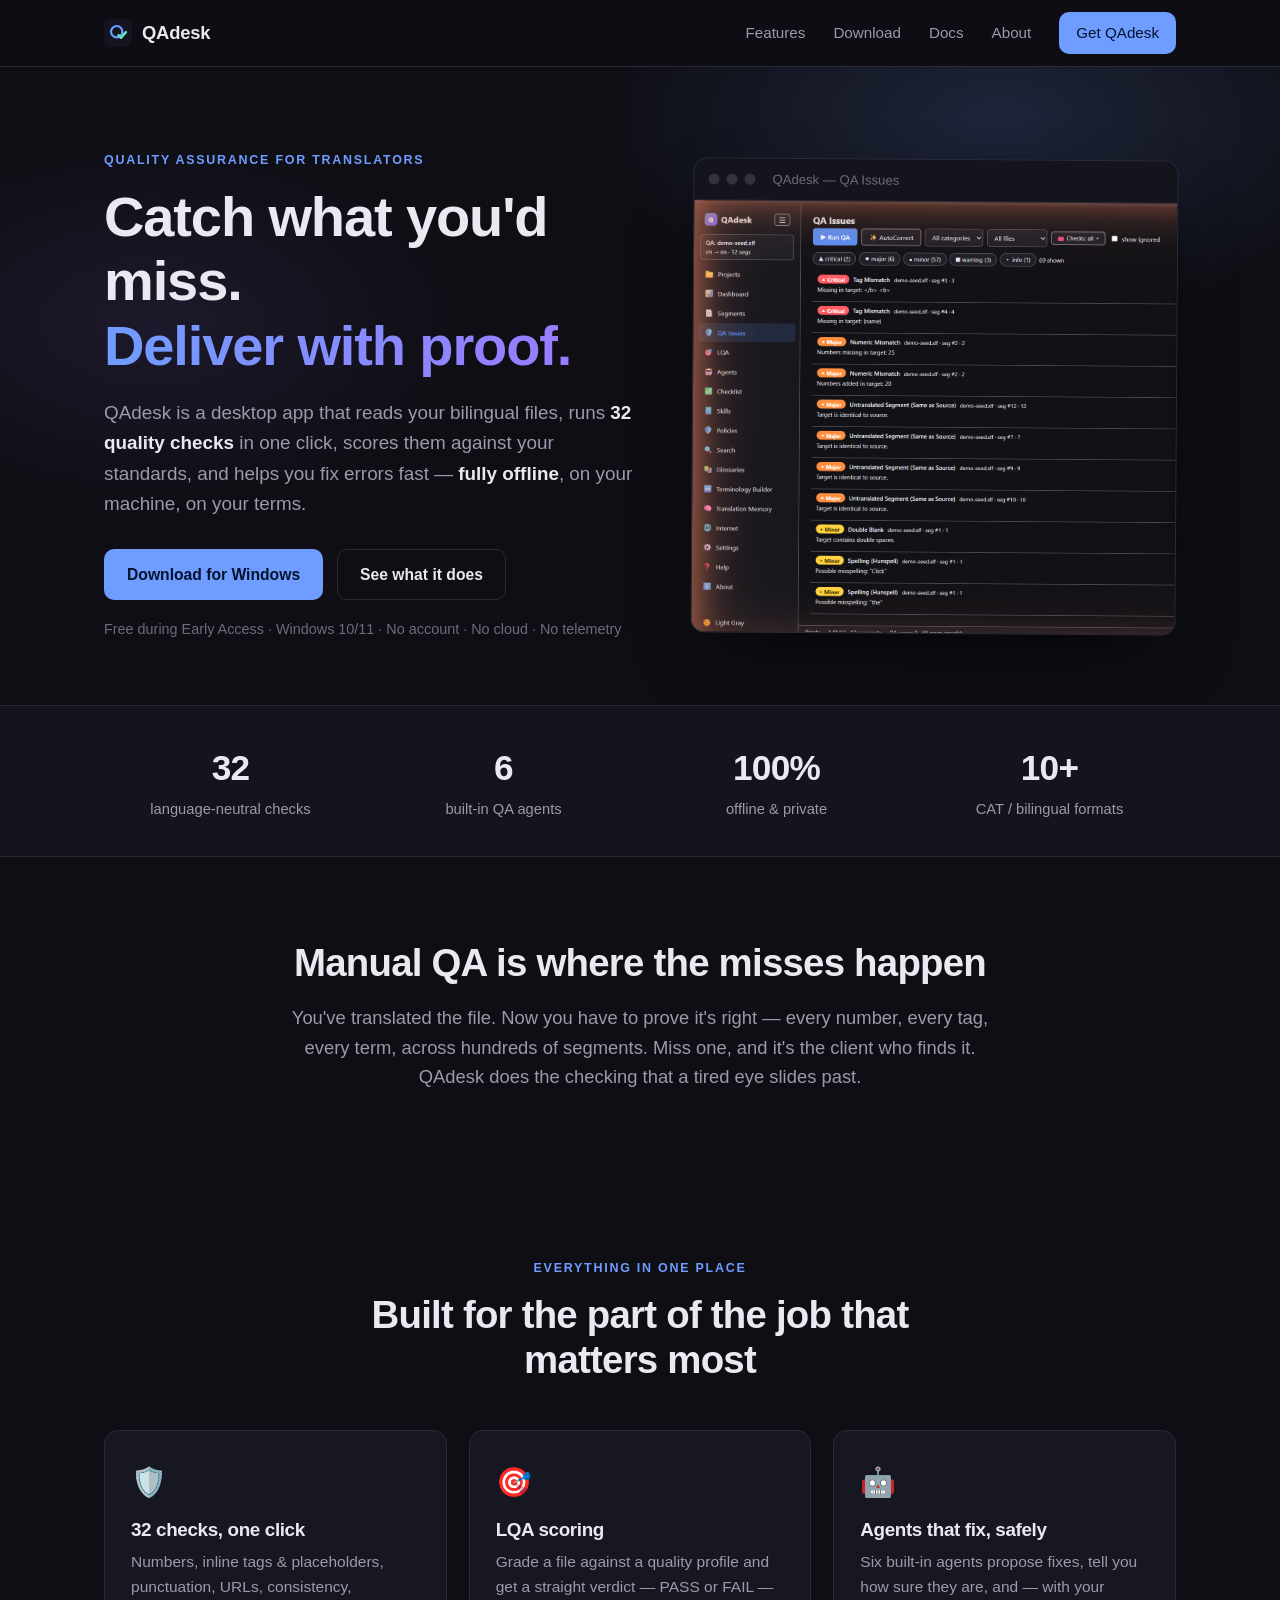
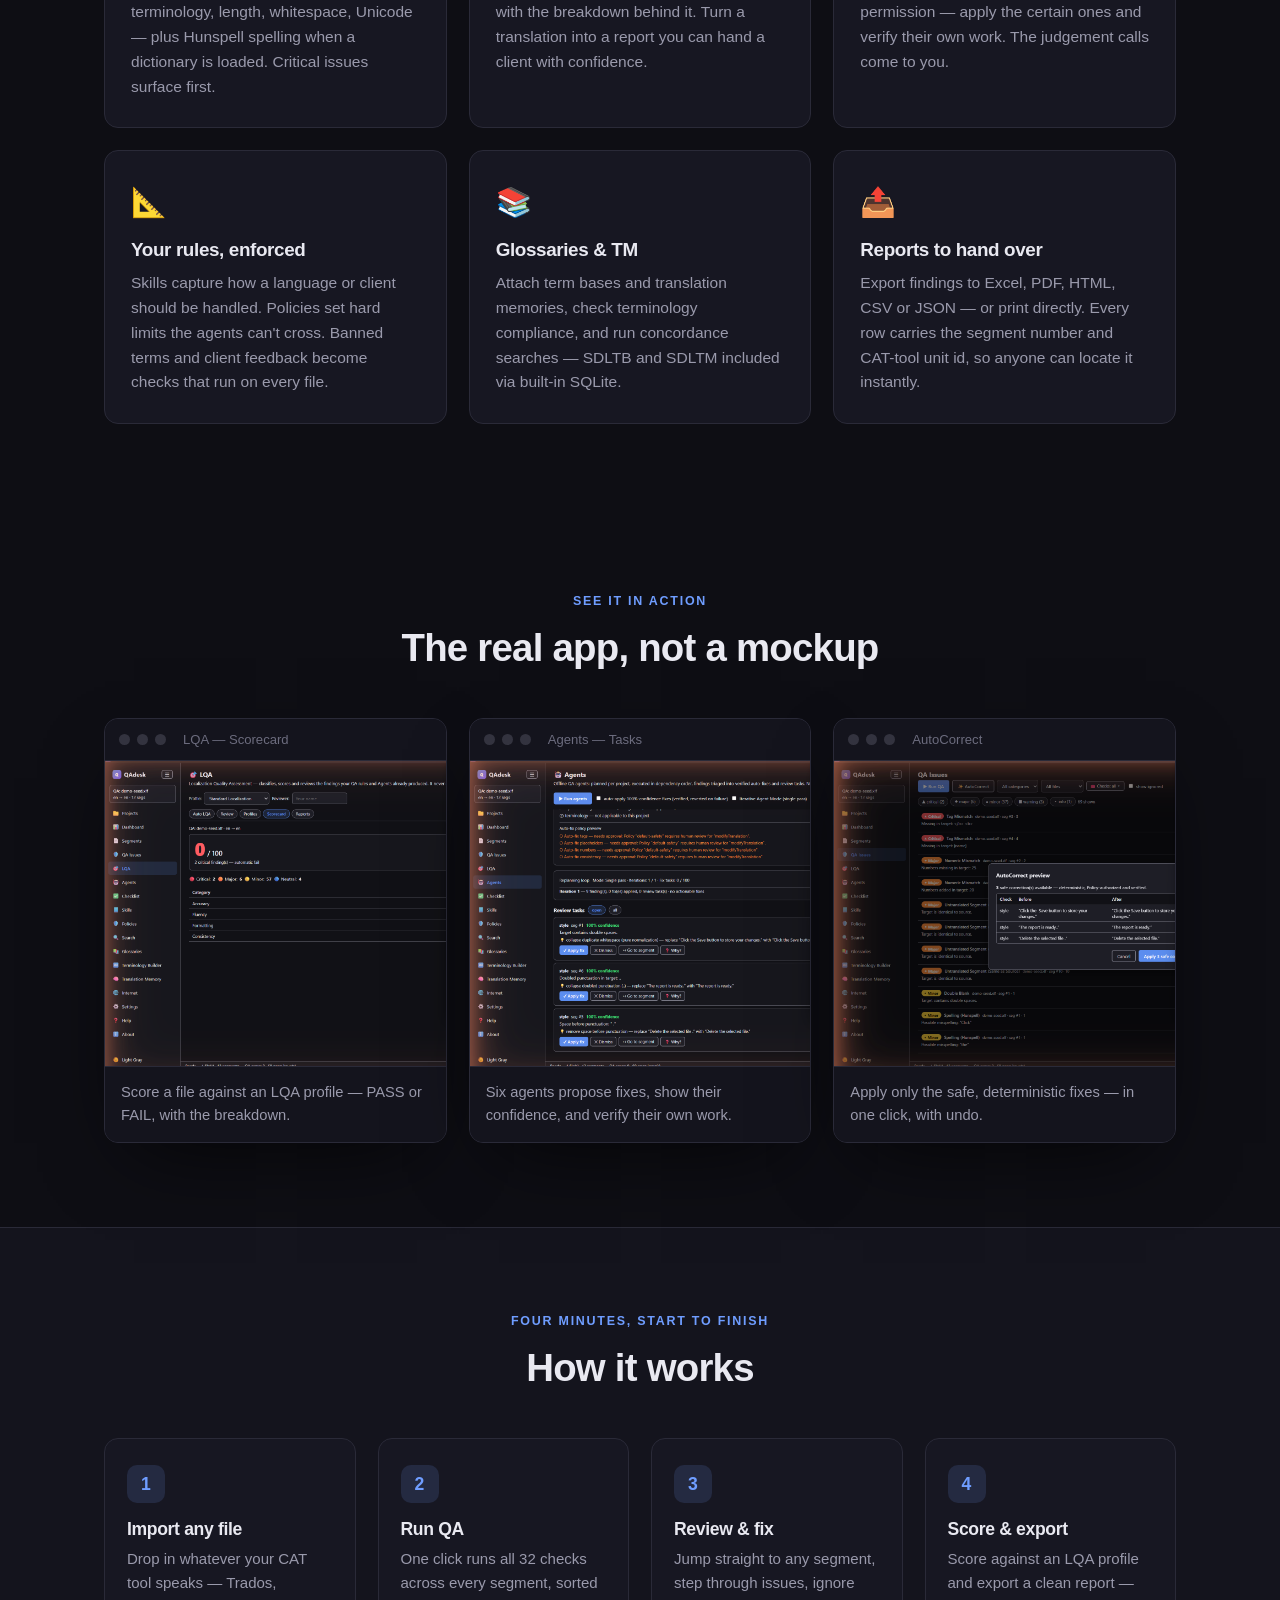
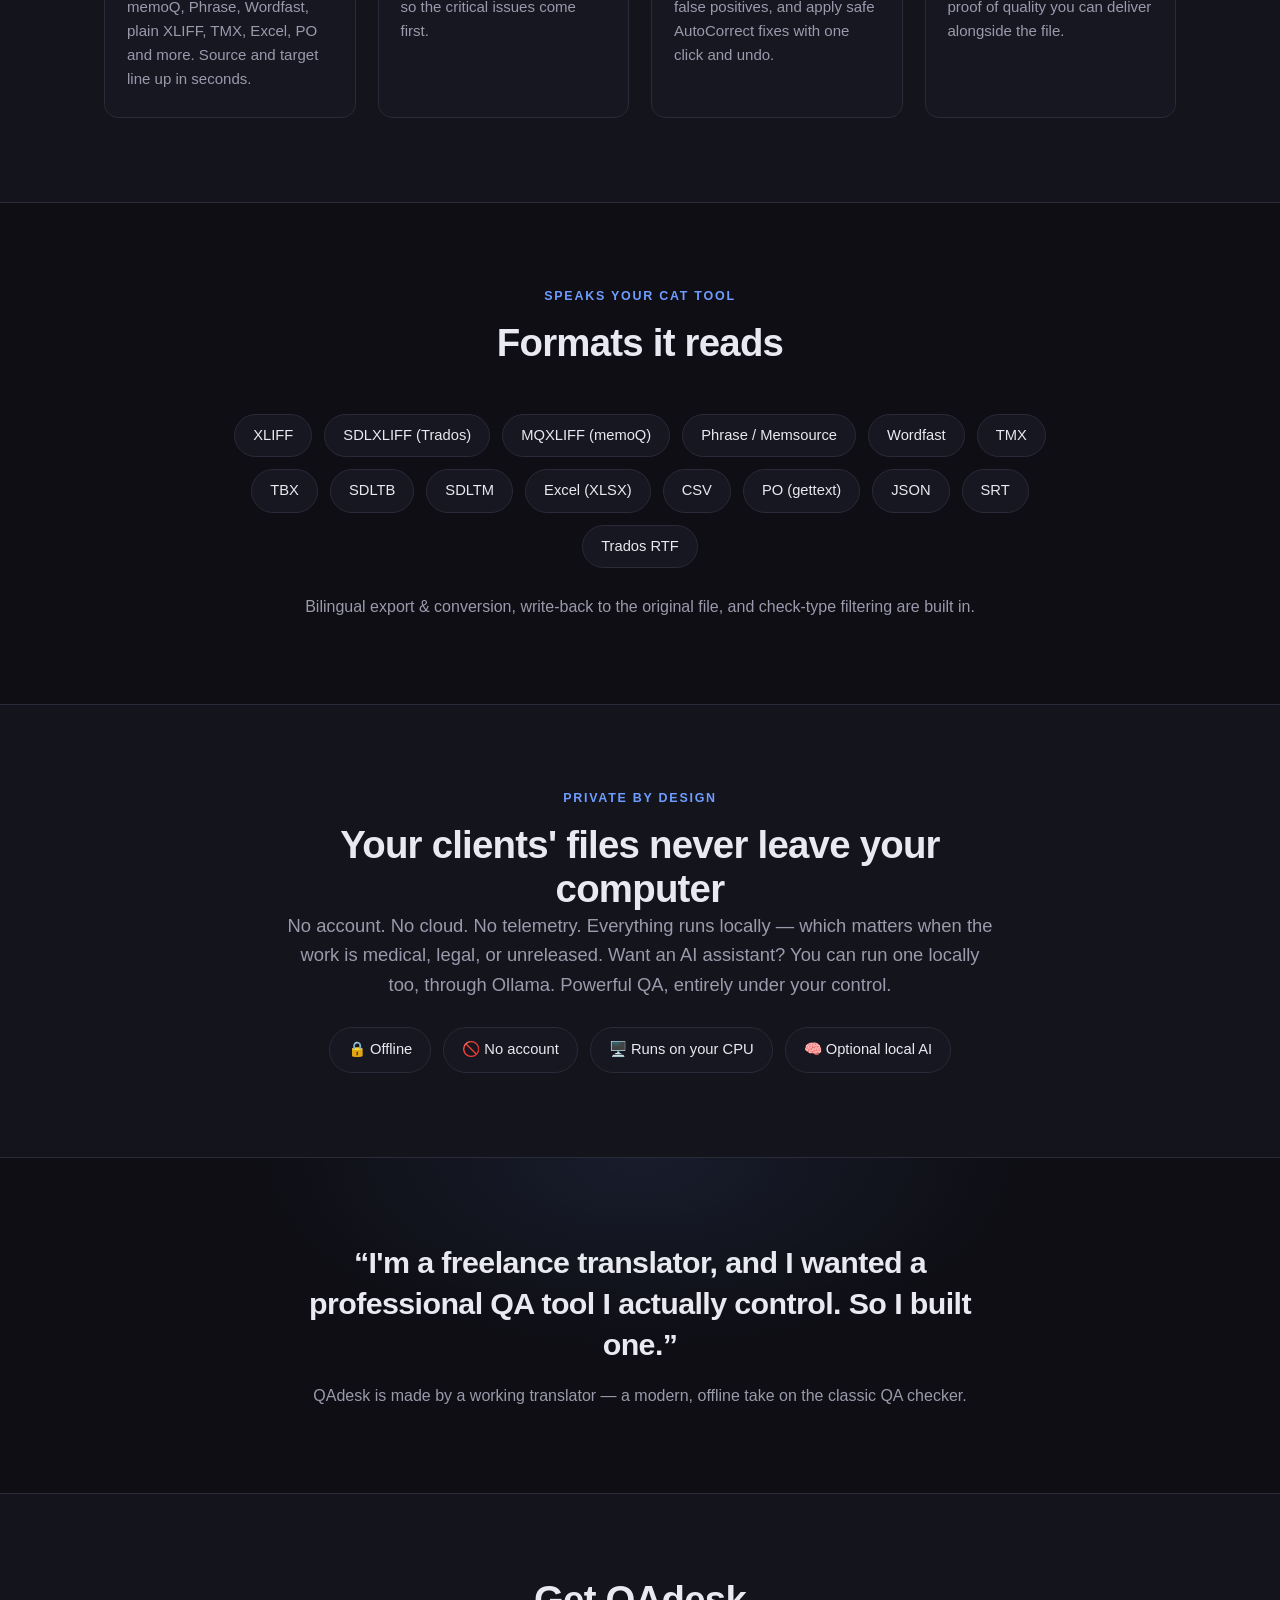
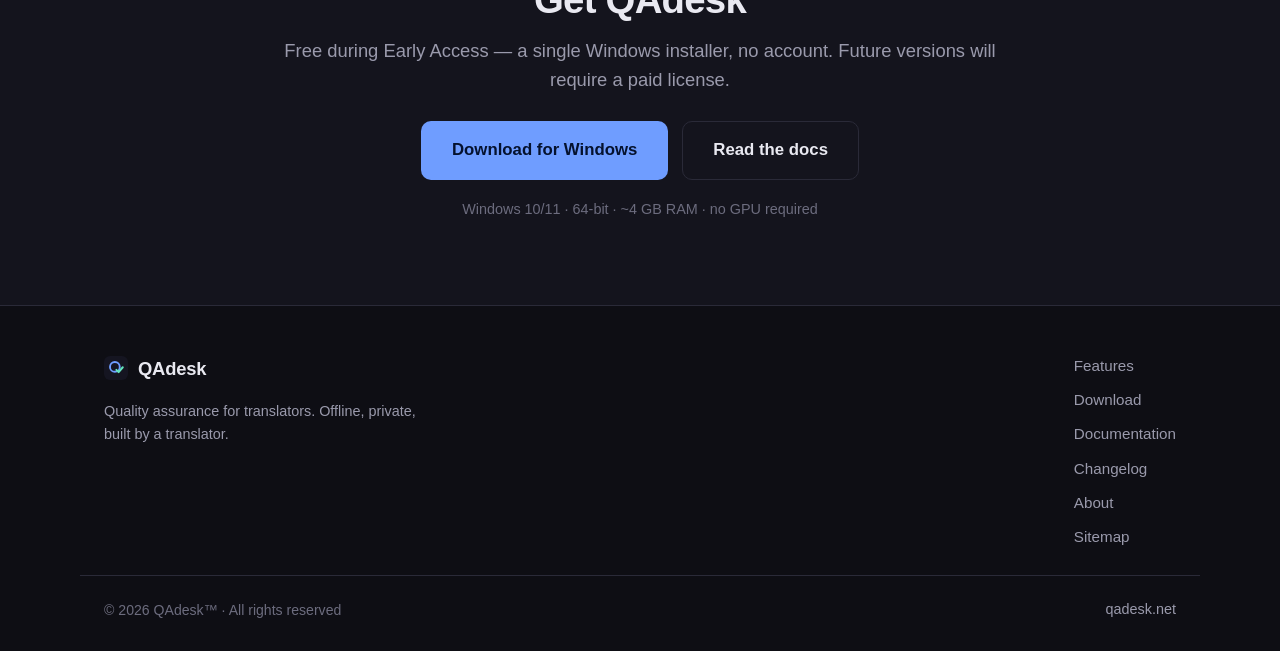
==== index.html @ cee6436f "New logo (mark B) + trademark/copyright footer - Replace the mark everywhere with logo B (Q-ring + g" ====
<!DOCTYPE html>
<html lang="en">
<head>
  <meta charset="UTF-8" />
  <meta name="viewport" content="width=device-width, initial-scale=1.0" />
  <title>QAdesk — Offline translation quality assurance for translators</title>
  <meta name="description" content="QAdesk is a private, offline desktop app that runs 32 quality checks on your bilingual files, scores them against LQA profiles, and helps you fix errors fast. Trados, memoQ, Phrase, XLIFF, TMX and more. Windows, no cloud, no account." />
  <meta property="og:title" content="QAdesk — Quality assurance for translators" />
  <meta property="og:description" content="Catch what you'd miss. Deliver with proof. An offline translation-QA desktop tool built by a translator." />
  <meta property="og:type" content="website" />
  <meta property="og:url" content="https://qadesk.net/" />
  <meta property="og:image" content="https://qadesk.net/assets/og.png" />
  <meta name="twitter:card" content="summary_large_image" />
  <link rel="icon" href="data:image/svg+xml,%3Csvg%20xmlns%3D%27http%3A%2F%2Fwww.w3.org%2F2000%2Fsvg%27%20viewBox%3D%270%200%2064%2064%27%3E%3Crect%20width%3D%2764%27%20height%3D%2764%27%20rx%3D%2716%27%20fill%3D%27%23151521%27%2F%3E%3Ccircle%20cx%3D%2729%27%20cy%3D%2729%27%20r%3D%2713%27%20fill%3D%27none%27%20stroke%3D%27%236f9dff%27%20stroke-width%3D%275%27%2F%3E%3Cpath%20d%3D%27M33%2037l6%206%2011-13%27%20stroke%3D%27%2363e6be%27%20stroke-width%3D%275.5%27%20fill%3D%27none%27%20stroke-linecap%3D%27round%27%20stroke-linejoin%3D%27round%27%2F%3E%3C%2Fsvg%3E" />
  <link rel="icon" type="image/png" sizes="32x32" href="assets/favicon-32.png" />
  <link rel="icon" type="image/png" sizes="16x16" href="assets/favicon-16.png" />
  <link rel="apple-touch-icon" href="assets/apple-touch-icon.png" />
  <link rel="stylesheet" href="styles.css" />
</head>
<body>
  <a class="skip-link" href="#main">Skip to content</a>

  <header class="site-header" id="top">
    <nav class="nav container" aria-label="Primary">
      <a class="brand" href="#top" aria-label="QAdesk home">
        <span class="brand-mark" aria-hidden="true">
          <svg viewBox="0 0 64 64" width="28" height="28"><rect width="64" height="64" rx="16" fill="#151521"/><circle cx="29" cy="29" r="13" fill="none" stroke="#6f9dff" stroke-width="5"/><path d="M33 37l6 6 11-13" stroke="#63e6be" stroke-width="5.5" fill="none" stroke-linecap="round" stroke-linejoin="round"/></svg>
        </span>
        <span class="brand-name">QAdesk</span>
      </a>
      <button class="nav-toggle" aria-expanded="false" aria-controls="nav-links" aria-label="Menu">
        <span></span><span></span><span></span>
      </button>
      <ul class="nav-links" id="nav-links">
        <li><a href="#features">Features</a></li>
        <li><a href="download.html">Download</a></li>
        <li><a href="docs.html">Docs</a></li>
        <li><a href="about.html">About</a></li>
        <li><a class="btn btn-primary btn-sm" href="download.html">Get QAdesk</a></li>
      </ul>
    </nav>
  </header>

  <main id="main">
    <!-- HERO -->
    <section class="hero">
      <div class="container hero-grid">
        <div class="hero-copy">
          <p class="eyebrow">Quality assurance for translators</p>
          <h1>Catch what you'd miss.<br /><span class="grad">Deliver with proof.</span></h1>
          <p class="lede">
            QAdesk is a desktop app that reads your bilingual files, runs <strong>32 quality checks</strong>
            in one click, scores them against your standards, and helps you fix errors fast —
            <strong>fully offline</strong>, on your machine, on your terms.
          </p>
          <div class="hero-cta">
            <a class="btn btn-primary" href="download.html">Download for Windows</a>
            <a class="btn btn-ghost" href="#features">See what it does</a>
          </div>
          <p class="hero-note">Free during Early Access · Windows 10/11 · No account · No cloud · No telemetry</p>
        </div>

        <div class="hero-visual">
          <figure class="shot shot-hero">
            <div class="shot-bar" aria-hidden="true"><span class="dot"></span><span class="dot"></span><span class="dot"></span><span class="shot-title">QAdesk — QA Issues</span></div>
            <img src="assets/qa-issues.png" alt="QAdesk's QA Issues view: severity-ranked findings — tag mismatches, numeric mismatches, spelling — across a bilingual file" width="1236" height="1104" />
          </figure>
        </div>
      </div>
    </section>

    <!-- TRUST STRIP -->
    <section class="strip" aria-label="At a glance">
      <div class="container strip-grid">
        <div><span class="stat">32</span><span class="stat-label">language-neutral checks</span></div>
        <div><span class="stat">6</span><span class="stat-label">built-in QA agents</span></div>
        <div><span class="stat">100%</span><span class="stat-label">offline &amp; private</span></div>
        <div><span class="stat">10+</span><span class="stat-label">CAT / bilingual formats</span></div>
      </div>
    </section>

    <!-- PROBLEM -->
    <section class="section problem">
      <div class="container narrow center">
        <h2>Manual QA is where the misses happen</h2>
        <p class="muted big">
          You've translated the file. Now you have to prove it's right — every number, every tag,
          every term, across hundreds of segments. Miss one, and it's the client who finds it.
          QAdesk does the checking that a tired eye slides past.
        </p>
      </div>
    </section>

    <!-- FEATURES -->
    <section class="section" id="features">
      <div class="container">
        <div class="section-head center">
          <p class="eyebrow">Everything in one place</p>
          <h2>Built for the part of the job that matters most</h2>
        </div>
        <div class="feature-grid">
          <article class="card">
            <div class="card-icon">🛡️</div>
            <h3>32 checks, one click</h3>
            <p>Numbers, inline tags &amp; placeholders, punctuation, URLs, consistency, terminology, length, whitespace, Unicode — plus Hunspell spelling when a dictionary is loaded. Critical issues surface first.</p>
          </article>
          <article class="card">
            <div class="card-icon">🎯</div>
            <h3>LQA scoring</h3>
            <p>Grade a file against a quality profile and get a straight verdict — PASS or FAIL — with the breakdown behind it. Turn a translation into a report you can hand a client with confidence.</p>
          </article>
          <article class="card">
            <div class="card-icon">🤖</div>
            <h3>Agents that fix, safely</h3>
            <p>Six built-in agents propose fixes, tell you how sure they are, and — with your permission — apply the certain ones and verify their own work. The judgement calls come to you.</p>
          </article>
          <article class="card">
            <div class="card-icon">📐</div>
            <h3>Your rules, enforced</h3>
            <p>Skills capture how a language or client should be handled. Policies set hard limits the agents can't cross. Banned terms and client feedback become checks that run on every file.</p>
          </article>
          <article class="card">
            <div class="card-icon">📚</div>
            <h3>Glossaries &amp; TM</h3>
            <p>Attach term bases and translation memories, check terminology compliance, and run concordance searches — SDLTB and SDLTM included via built-in SQLite.</p>
          </article>
          <article class="card">
            <div class="card-icon">📤</div>
            <h3>Reports to hand over</h3>
            <p>Export findings to Excel, PDF, HTML, CSV or JSON — or print directly. Every row carries the segment number and CAT-tool unit id, so anyone can locate it instantly.</p>
          </article>
        </div>
      </div>
    </section>

    <!-- SCREENSHOTS -->
    <section class="section" id="screens">
      <div class="container">
        <div class="section-head center">
          <p class="eyebrow">See it in action</p>
          <h2>The real app, not a mockup</h2>
        </div>
        <div class="shot-grid">
          <figure class="shot">
            <div class="shot-bar" aria-hidden="true"><span class="dot"></span><span class="dot"></span><span class="dot"></span><span class="shot-title">LQA — Scorecard</span></div>
            <img src="assets/lqa-scorecard.png" alt="QAdesk LQA scorecard grading a file against a quality profile with a PASS/FAIL result" width="1236" height="1104" loading="lazy" />
            <figcaption>Score a file against an LQA profile — PASS or FAIL, with the breakdown.</figcaption>
          </figure>
          <figure class="shot">
            <div class="shot-bar" aria-hidden="true"><span class="dot"></span><span class="dot"></span><span class="dot"></span><span class="shot-title">Agents — Tasks</span></div>
            <img src="assets/agents-tasks.png" alt="QAdesk Agents view proposing fixes with confidence, for review and apply" width="1236" height="1104" loading="lazy" />
            <figcaption>Six agents propose fixes, show their confidence, and verify their own work.</figcaption>
          </figure>
          <figure class="shot">
            <div class="shot-bar" aria-hidden="true"><span class="dot"></span><span class="dot"></span><span class="dot"></span><span class="shot-title">AutoCorrect</span></div>
            <img src="assets/qa-autocorrect.png" alt="QAdesk AutoCorrect preview listing safe, deterministic fixes to apply in one click" width="1236" height="1104" loading="lazy" />
            <figcaption>Apply only the safe, deterministic fixes — in one click, with undo.</figcaption>
          </figure>
        </div>
      </div>
    </section>

    <!-- HOW IT WORKS -->
    <section class="section alt" id="how">
      <div class="container">
        <div class="section-head center">
          <p class="eyebrow">Four minutes, start to finish</p>
          <h2>How it works</h2>
        </div>
        <ol class="steps">
          <li>
            <span class="step-n">1</span>
            <h3>Import any file</h3>
            <p>Drop in whatever your CAT tool speaks — Trados, memoQ, Phrase, Wordfast, plain XLIFF, TMX, Excel, PO and more. Source and target line up in seconds.</p>
          </li>
          <li>
            <span class="step-n">2</span>
            <h3>Run QA</h3>
            <p>One click runs all 32 checks across every segment, sorted so the critical issues come first.</p>
          </li>
          <li>
            <span class="step-n">3</span>
            <h3>Review &amp; fix</h3>
            <p>Jump straight to any segment, step through issues, ignore false positives, and apply safe AutoCorrect fixes with one click and undo.</p>
          </li>
          <li>
            <span class="step-n">4</span>
            <h3>Score &amp; export</h3>
            <p>Score against an LQA profile and export a clean report — proof of quality you can deliver alongside the file.</p>
          </li>
        </ol>
      </div>
    </section>

    <!-- FORMATS -->
    <section class="section" id="formats">
      <div class="container">
        <div class="section-head center">
          <p class="eyebrow">Speaks your CAT tool</p>
          <h2>Formats it reads</h2>
        </div>
        <ul class="format-list">
          <li>XLIFF</li><li>SDLXLIFF (Trados)</li><li>MQXLIFF (memoQ)</li><li>Phrase / Memsource</li>
          <li>Wordfast</li><li>TMX</li><li>TBX</li><li>SDLTB</li><li>SDLTM</li>
          <li>Excel (XLSX)</li><li>CSV</li><li>PO (gettext)</li><li>JSON</li><li>SRT</li><li>Trados RTF</li>
        </ul>
        <p class="center muted">Bilingual export &amp; conversion, write-back to the original file, and check-type filtering are built in.</p>
      </div>
    </section>

    <!-- PRIVACY -->
    <section class="section alt" id="privacy">
      <div class="container narrow center">
        <p class="eyebrow">Private by design</p>
        <h2>Your clients' files never leave your computer</h2>
        <p class="muted big">
          No account. No cloud. No telemetry. Everything runs locally — which matters when the work is
          medical, legal, or unreleased. Want an AI assistant? You can run one locally too, through Ollama.
          Powerful QA, entirely under your control.
        </p>
        <div class="pill-row">
          <span class="pill">🔒 Offline</span>
          <span class="pill">🚫 No account</span>
          <span class="pill">🖥️ Runs on your CPU</span>
          <span class="pill">🧠 Optional local AI</span>
        </div>
      </div>
    </section>

    <!-- MAKER -->
    <section class="section maker">
      <div class="container narrow center">
        <blockquote>
          “I'm a freelance translator, and I wanted a professional QA tool I actually control.
          So I built one.”
        </blockquote>
        <p class="muted">QAdesk is made by a working translator — a modern, offline take on the classic QA checker.</p>
      </div>
    </section>

    <!-- DOWNLOAD -->
    <section class="section download" id="download">
      <div class="container narrow center">
        <h2>Get QAdesk</h2>
        <p class="muted big">Free during Early Access — a single Windows installer, no account. Future versions will require a paid license.</p>
        <div class="hero-cta center-cta">
          <a class="btn btn-primary btn-lg" href="download.html">Download for Windows</a>
          <a class="btn btn-ghost btn-lg" href="docs.html">Read the docs</a>
        </div>
        <p class="hero-note">Windows 10/11 · 64-bit · ~4 GB RAM · no GPU required</p>
      </div>
    </section>
  </main>

  <footer class="site-footer">
    <div class="container footer-grid">
      <div>
        <div class="brand">
          <span class="brand-mark" aria-hidden="true">
            <svg viewBox="0 0 64 64" width="24" height="24"><rect width="64" height="64" rx="16" fill="#151521"/><circle cx="29" cy="29" r="13" fill="none" stroke="#6f9dff" stroke-width="5"/><path d="M33 37l6 6 11-13" stroke="#63e6be" stroke-width="5.5" fill="none" stroke-linecap="round" stroke-linejoin="round"/></svg>
          </span>
          <span class="brand-name">QAdesk</span>
        </div>
        <p class="muted small">Quality assurance for translators. Offline, private, built by a translator.</p>
      </div>
      <nav aria-label="Footer">
        <a href="index.html#features">Features</a>
        <a href="download.html">Download</a>
        <a href="docs.html">Documentation</a>
        <a href="changelog.html">Changelog</a>
        <a href="about.html">About</a>
        <a href="sitemap.xml">Sitemap</a>
      </nav>
    </div>
    <div class="container footer-base">
      <span>© <span data-year></span> QAdesk™ · All rights reserved</span>
      <span class="muted small">qadesk.net</span>
    </div>
  </footer>

  <script src="main.js"></script>
</body>
</html>
---- styles.css ----
/* QAdesk — qadesk.net  |  brand-matched dark theme */
:root {
  --bg: #0e0e14;
  --bg-2: #14141d;
  --panel: #171722;
  --panel-2: #1d1d2a;
  --border: #2a2a38;
  --ink: #e9e9f1;
  --dim: #9a9aac;
  --faint: #6c6c7e;
  --accent: #6f9dff;
  --accent-2: #9b7bff;
  --critical: #ff6b6b;
  --major: #ffa94d;
  --minor: #ffd43b;
  --warning: #74c0fc;
  --ok: #63e6be;
  --radius: 14px;
  --maxw: 1120px;
  --font: -apple-system, BlinkMacSystemFont, "Segoe UI", Roboto, Helvetica, Arial, sans-serif;
}

* { margin: 0; padding: 0; box-sizing: border-box; }
html { scroll-behavior: smooth; scroll-padding-top: 80px; }
body {
  font-family: var(--font);
  background: var(--bg);
  color: var(--ink);
  line-height: 1.6;
  -webkit-font-smoothing: antialiased;
  overflow-x: hidden;
}
a { color: inherit; text-decoration: none; }
h1, h2, h3 { line-height: 1.15; letter-spacing: -0.02em; }
img { max-width: 100%; }

.container { width: 100%; max-width: var(--maxw); margin: 0 auto; padding: 0 24px; }
.narrow { max-width: 760px; }
.center { text-align: center; }
.muted { color: var(--dim); }
.small { font-size: 0.9rem; }
.big { font-size: 1.15rem; }

.skip-link {
  position: absolute; left: -999px; top: 8px; background: var(--accent); color: #071;
  padding: 8px 14px; border-radius: 8px; z-index: 100;
}
.skip-link:focus { left: 8px; color: #05122e; }

.eyebrow {
  text-transform: uppercase; letter-spacing: 0.14em; font-size: 0.78rem;
  font-weight: 700; color: var(--accent); margin-bottom: 14px;
}
.grad {
  background: linear-gradient(100deg, var(--accent), var(--accent-2));
  -webkit-background-clip: text; background-clip: text; color: transparent;
}

/* ---- buttons ---- */
.btn {
  display: inline-flex; align-items: center; justify-content: center;
  font-weight: 600; font-size: 0.98rem; padding: 12px 22px; border-radius: 10px;
  border: 1px solid transparent; cursor: pointer; transition: transform .12s ease, background .2s ease, border-color .2s ease;
  white-space: nowrap;
}
.btn:hover { transform: translateY(-1px); }
.btn-primary { background: var(--accent); color: #05122e; }
.btn-primary:hover { background: #85b0ff; }
.btn-ghost { background: transparent; color: var(--ink); border-color: var(--border); }
.btn-ghost:hover { border-color: var(--accent); color: var(--accent); }
.btn-sm { padding: 8px 16px; font-size: 0.9rem; }
.btn-lg { padding: 15px 30px; font-size: 1.05rem; }

/* ---- header / nav ---- */
.site-header {
  position: sticky; top: 0; z-index: 50;
  background: rgba(14,14,20,0.82); backdrop-filter: blur(12px);
  border-bottom: 1px solid var(--border);
}
.nav { display: flex; align-items: center; justify-content: space-between; height: 66px; }
.brand { display: inline-flex; align-items: center; gap: 10px; font-weight: 800; font-size: 1.15rem; letter-spacing: -0.01em; }
.brand-mark { display: inline-flex; }
.nav-links { list-style: none; display: flex; align-items: center; gap: 28px; }
.nav-links a { color: var(--dim); font-weight: 500; font-size: 0.95rem; transition: color .15s; }
.nav-links a:hover { color: var(--ink); }
.nav-links .btn { color: #05122e; }
.nav-toggle { display: none; background: none; border: 0; flex-direction: column; gap: 5px; cursor: pointer; padding: 8px; }
.nav-toggle span { width: 22px; height: 2px; background: var(--ink); border-radius: 2px; transition: .2s; }

/* ---- hero ---- */
.hero { padding: 84px 0 64px; position: relative; }
.hero::before {
  content: ""; position: absolute; inset: 0; z-index: -1;
  background:
    radial-gradient(680px 340px at 78% 8%, rgba(111,157,255,0.16), transparent 60%),
    radial-gradient(560px 320px at 12% 40%, rgba(155,123,255,0.10), transparent 60%);
}
.hero-grid { display: grid; grid-template-columns: 1.05fr 0.95fr; gap: 52px; align-items: center; }
.hero-copy h1 { font-size: clamp(2.3rem, 5vw, 3.5rem); font-weight: 800; margin-bottom: 20px; }
.lede { font-size: 1.18rem; color: var(--dim); max-width: 560px; margin-bottom: 30px; }
.lede strong { color: var(--ink); font-weight: 600; }
.hero-cta { display: flex; gap: 14px; flex-wrap: wrap; }
.center-cta { justify-content: center; }
.hero-note { margin-top: 18px; color: var(--faint); font-size: 0.9rem; }

/* screenshot frames (real app captures) */
.shot {
  background: var(--panel); border: 1px solid var(--border); border-radius: var(--radius);
  overflow: hidden; box-shadow: 0 30px 80px -30px rgba(0,0,0,0.8);
}
.shot-bar { display: flex; align-items: center; gap: 7px; padding: 10px 14px; background: var(--bg-2); border-bottom: 1px solid var(--border); }
.shot-bar .dot { width: 11px; height: 11px; border-radius: 50%; background: #33333f; }
.shot-title { margin-left: 10px; color: var(--faint); font-size: 0.82rem; }
.shot img { display: block; width: 100%; height: auto; }
.shot-hero { transform: rotate(0.4deg); }
.shot figcaption { padding: 14px 16px; color: var(--dim); font-size: 0.92rem; border-top: 1px solid var(--border); background: var(--bg-2); }
.shot-grid { display: grid; grid-template-columns: repeat(3, 1fr); gap: 22px; }

/* ---- trust strip ---- */
.strip { border-top: 1px solid var(--border); border-bottom: 1px solid var(--border); background: var(--bg-2); }
.strip-grid { display: grid; grid-template-columns: repeat(4, 1fr); gap: 20px; padding: 34px 24px; text-align: center; }
.stat { display: block; font-size: 2.2rem; font-weight: 800; color: var(--ink); letter-spacing: -0.02em; }
.stat-label { color: var(--dim); font-size: 0.92rem; }

/* ---- sections ---- */
.section { padding: 84px 0; }
.section.alt { background: var(--bg-2); border-top: 1px solid var(--border); border-bottom: 1px solid var(--border); }
.section-head { margin-bottom: 48px; }
.section-head h2, .problem h2, .narrow h2, .download h2 { font-size: clamp(1.7rem, 3.4vw, 2.4rem); font-weight: 800; }
.section-head.center { max-width: 680px; margin-left: auto; margin-right: auto; }
.problem h2 { margin-bottom: 18px; }

/* ---- features ---- */
.feature-grid { display: grid; grid-template-columns: repeat(3, 1fr); gap: 22px; }
.card {
  background: var(--panel); border: 1px solid var(--border); border-radius: var(--radius);
  padding: 28px 26px; transition: border-color .2s ease, transform .2s ease;
}
.card:hover { border-color: rgba(111,157,255,0.5); transform: translateY(-3px); }
.card-icon { font-size: 1.8rem; margin-bottom: 14px; }
.card h3 { font-size: 1.18rem; margin-bottom: 10px; }
.card p { color: var(--dim); font-size: 0.97rem; }

/* ---- steps ---- */
.steps { list-style: none; display: grid; grid-template-columns: repeat(4, 1fr); gap: 22px; counter-reset: s; }
.steps li { background: var(--panel); border: 1px solid var(--border); border-radius: var(--radius); padding: 26px 22px; position: relative; }
.step-n {
  display: inline-flex; align-items: center; justify-content: center; width: 38px; height: 38px;
  border-radius: 10px; background: rgba(111,157,255,0.14); color: var(--accent);
  font-weight: 800; font-size: 1.1rem; margin-bottom: 16px;
}
.steps h3 { font-size: 1.1rem; margin-bottom: 8px; }
.steps p { color: var(--dim); font-size: 0.94rem; }

/* ---- formats ---- */
.format-list { list-style: none; display: flex; flex-wrap: wrap; justify-content: center; gap: 12px; max-width: 860px; margin: 0 auto 26px; }
.format-list li {
  background: var(--panel); border: 1px solid var(--border); border-radius: 999px;
  padding: 9px 18px; font-size: 0.92rem; font-weight: 500; color: var(--ink);
}

/* ---- privacy ---- */
.pill-row { display: flex; flex-wrap: wrap; justify-content: center; gap: 12px; margin-top: 28px; }
.pill { background: var(--panel); border: 1px solid var(--border); border-radius: 999px; padding: 10px 18px; font-size: 0.92rem; font-weight: 500; }

/* ---- maker ---- */
.maker blockquote { font-size: clamp(1.4rem, 3vw, 1.9rem); font-weight: 700; letter-spacing: -0.02em; line-height: 1.35; margin-bottom: 18px; }
.maker { background: radial-gradient(600px 300px at 50% 0%, rgba(111,157,255,0.10), transparent 65%); }

/* ---- download ---- */
.download { background: var(--bg-2); border-top: 1px solid var(--border); }
.download h2 { margin-bottom: 14px; }
.download .hero-cta { margin-top: 26px; }

/* ---- footer ---- */
.site-footer { border-top: 1px solid var(--border); padding: 48px 0 30px; background: var(--bg); }
.footer-grid { display: flex; justify-content: space-between; gap: 30px; flex-wrap: wrap; padding-bottom: 26px; border-bottom: 1px solid var(--border); }
.footer-grid p { margin-top: 12px; max-width: 320px; }
.footer-grid nav { display: flex; flex-direction: column; gap: 10px; }
.footer-grid nav a { color: var(--dim); font-size: 0.95rem; }
.footer-grid nav a:hover { color: var(--ink); }
.footer-base { display: flex; justify-content: space-between; align-items: center; padding-top: 22px; color: var(--faint); font-size: 0.88rem; }

/* ---- responsive ---- */
@media (max-width: 900px) {
  .hero-grid { grid-template-columns: 1fr; gap: 40px; }
  .hero-visual { order: -1; }
  .feature-grid { grid-template-columns: repeat(2, 1fr); }
  .steps { grid-template-columns: repeat(2, 1fr); }
  .strip-grid { grid-template-columns: repeat(2, 1fr); gap: 28px 20px; }
  .shot-grid { grid-template-columns: 1fr; max-width: 560px; margin: 0 auto; }
}
@media (max-width: 640px) {
  .nav-toggle { display: flex; }
  .nav-links {
    position: absolute; top: 66px; left: 0; right: 0; flex-direction: column; align-items: stretch;
    gap: 4px; background: var(--bg-2); border-bottom: 1px solid var(--border); padding: 14px 24px 20px;
    display: none;
  }
  .nav-links.open { display: flex; }
  .nav-links li { width: 100%; }
  .nav-links a { display: block; padding: 10px 0; }
  .nav-links .btn { margin-top: 8px; }
  .feature-grid, .steps { grid-template-columns: 1fr; }
  .section { padding: 60px 0; }
  .hero { padding: 56px 0 48px; }
}

@media (prefers-reduced-motion: reduce) {
  html { scroll-behavior: auto; }
  .btn:hover, .card:hover { transform: none; }
}

/* ============ interior pages ============ */
.page-hero { padding: 64px 0 40px; position: relative; border-bottom: 1px solid var(--border); }
.page-hero::before {
  content: ""; position: absolute; inset: 0; z-index: -1;
  background: radial-gradient(620px 300px at 50% -10%, rgba(111,157,255,0.12), transparent 60%);
}
.page-hero h1 { font-size: clamp(2rem, 4.4vw, 3rem); font-weight: 800; margin-bottom: 14px; }
.page-hero p { color: var(--dim); font-size: 1.12rem; max-width: 640px; }
.breadcrumb { color: var(--faint); font-size: 0.9rem; margin-bottom: 16px; }
.breadcrumb a:hover { color: var(--accent); }

/* download */
.dl-card {
  background: var(--panel); border: 1px solid var(--border); border-radius: var(--radius);
  padding: 34px; text-align: center; max-width: 620px; margin: 0 auto 20px;
}
.dl-card .os { font-size: 2.4rem; margin-bottom: 8px; }
.dl-card h2 { font-size: 1.5rem; margin-bottom: 6px; }
.dl-meta { color: var(--faint); font-size: 0.9rem; margin: 14px 0 22px; }
.dl-badge { display: inline-block; background: rgba(99,230,190,0.14); color: var(--ok); font-size: 0.78rem; font-weight: 700; padding: 4px 12px; border-radius: 999px; margin-bottom: 18px; letter-spacing: .03em; }
.req-grid { display: grid; grid-template-columns: repeat(2, 1fr); gap: 18px; margin-top: 12px; }
.req-grid .card h3 { font-size: 1.05rem; margin-bottom: 10px; }
.req-grid ul { list-style: none; }
.req-grid li { color: var(--dim); font-size: 0.95rem; padding: 4px 0 4px 22px; position: relative; }
.req-grid li::before { content: "✓"; color: var(--accent); position: absolute; left: 0; }
.note { background: rgba(255,169,77,0.09); border: 1px solid rgba(255,169,77,0.3); border-radius: 10px; padding: 16px 18px; color: var(--dim); font-size: 0.94rem; max-width: 620px; margin: 22px auto 0; }
.note strong { color: var(--ink); }

/* docs */
.doc-layout { display: grid; grid-template-columns: 220px 1fr; gap: 44px; align-items: start; }
.doc-nav { position: sticky; top: 90px; }
.doc-nav h4 { font-size: 0.78rem; text-transform: uppercase; letter-spacing: .12em; color: var(--faint); margin: 18px 0 8px; }
.doc-nav a { display: block; color: var(--dim); font-size: 0.94rem; padding: 5px 0; }
.doc-nav a:hover { color: var(--accent); }
.doc-content h2 { font-size: 1.5rem; margin: 40px 0 14px; scroll-margin-top: 90px; }
.doc-content h2:first-child { margin-top: 0; }
.doc-content h3 { font-size: 1.12rem; margin: 22px 0 8px; }
.doc-content p, .doc-content li { color: var(--dim); }
.doc-content p { margin-bottom: 12px; }
.doc-content ul, .doc-content ol { margin: 0 0 14px 22px; }
.doc-content li { margin-bottom: 6px; }
.doc-content strong { color: var(--ink); }
.doc-content code { background: var(--panel-2); border: 1px solid var(--border); border-radius: 5px; padding: 1px 6px; font-size: 0.88em; color: var(--accent); }
.kbd { background: var(--panel-2); border: 1px solid var(--border); border-bottom-width: 2px; border-radius: 5px; padding: 1px 7px; font-size: 0.85em; font-weight: 600; color: var(--ink); }

/* changelog */
.log { max-width: 760px; margin: 0 auto; }
.log-entry { display: grid; grid-template-columns: 150px 1fr; gap: 24px; padding: 26px 0; border-bottom: 1px solid var(--border); }
.log-ver { font-weight: 800; font-size: 1.15rem; }
.log-date { color: var(--faint); font-size: 0.88rem; margin-top: 4px; }
.log-tag { display: inline-block; font-size: 0.72rem; font-weight: 700; text-transform: uppercase; letter-spacing: .04em; padding: 2px 8px; border-radius: 5px; margin-right: 8px; }
.log-tag.new { background: rgba(99,230,190,0.14); color: var(--ok); }
.log-tag.fix { background: rgba(116,192,252,0.14); color: var(--warning); }
.log-tag.imp { background: rgba(155,123,255,0.16); color: var(--accent-2); }
.log-body ul { list-style: none; }
.log-body li { color: var(--dim); padding: 6px 0; font-size: 0.96rem; }

/* about */
.about-lead { font-size: 1.25rem; color: var(--ink); font-weight: 500; line-height: 1.6; }
.about-body p { color: var(--dim); margin-bottom: 16px; font-size: 1.02rem; }

/* inline framed screenshots inside content */
.doc-content .shot { margin: 18px 0 30px; }
.dl-shot { max-width: 780px; margin: 56px auto 0; }
.dl-shot figcaption { text-align: center; }

@media (max-width: 820px) {
  .doc-layout { grid-template-columns: 1fr; gap: 24px; }
  .doc-nav { position: static; display: flex; flex-wrap: wrap; gap: 4px 16px; border: 1px solid var(--border); border-radius: 10px; padding: 12px 16px; }
  .doc-nav h4 { width: 100%; margin: 8px 0 2px; }
  .req-grid { grid-template-columns: 1fr; }
  .log-entry { grid-template-columns: 1fr; gap: 10px; }
}
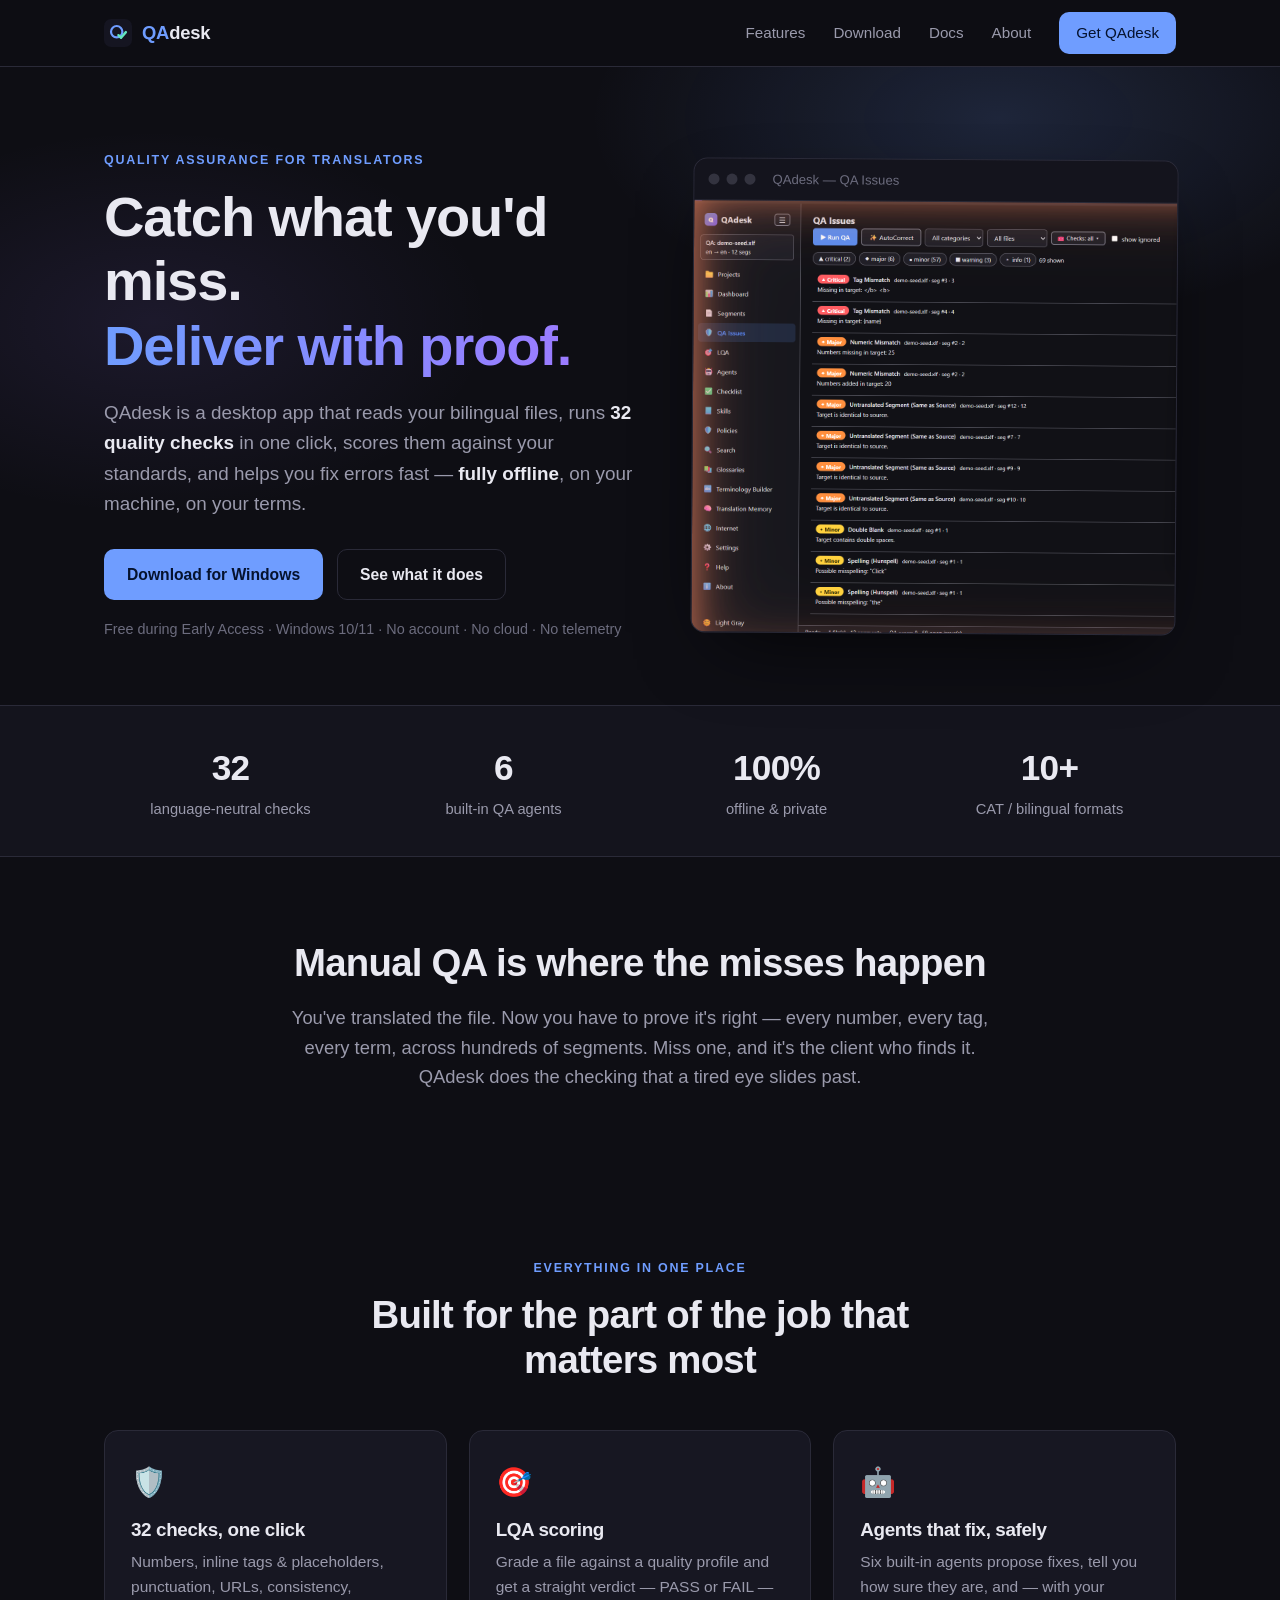
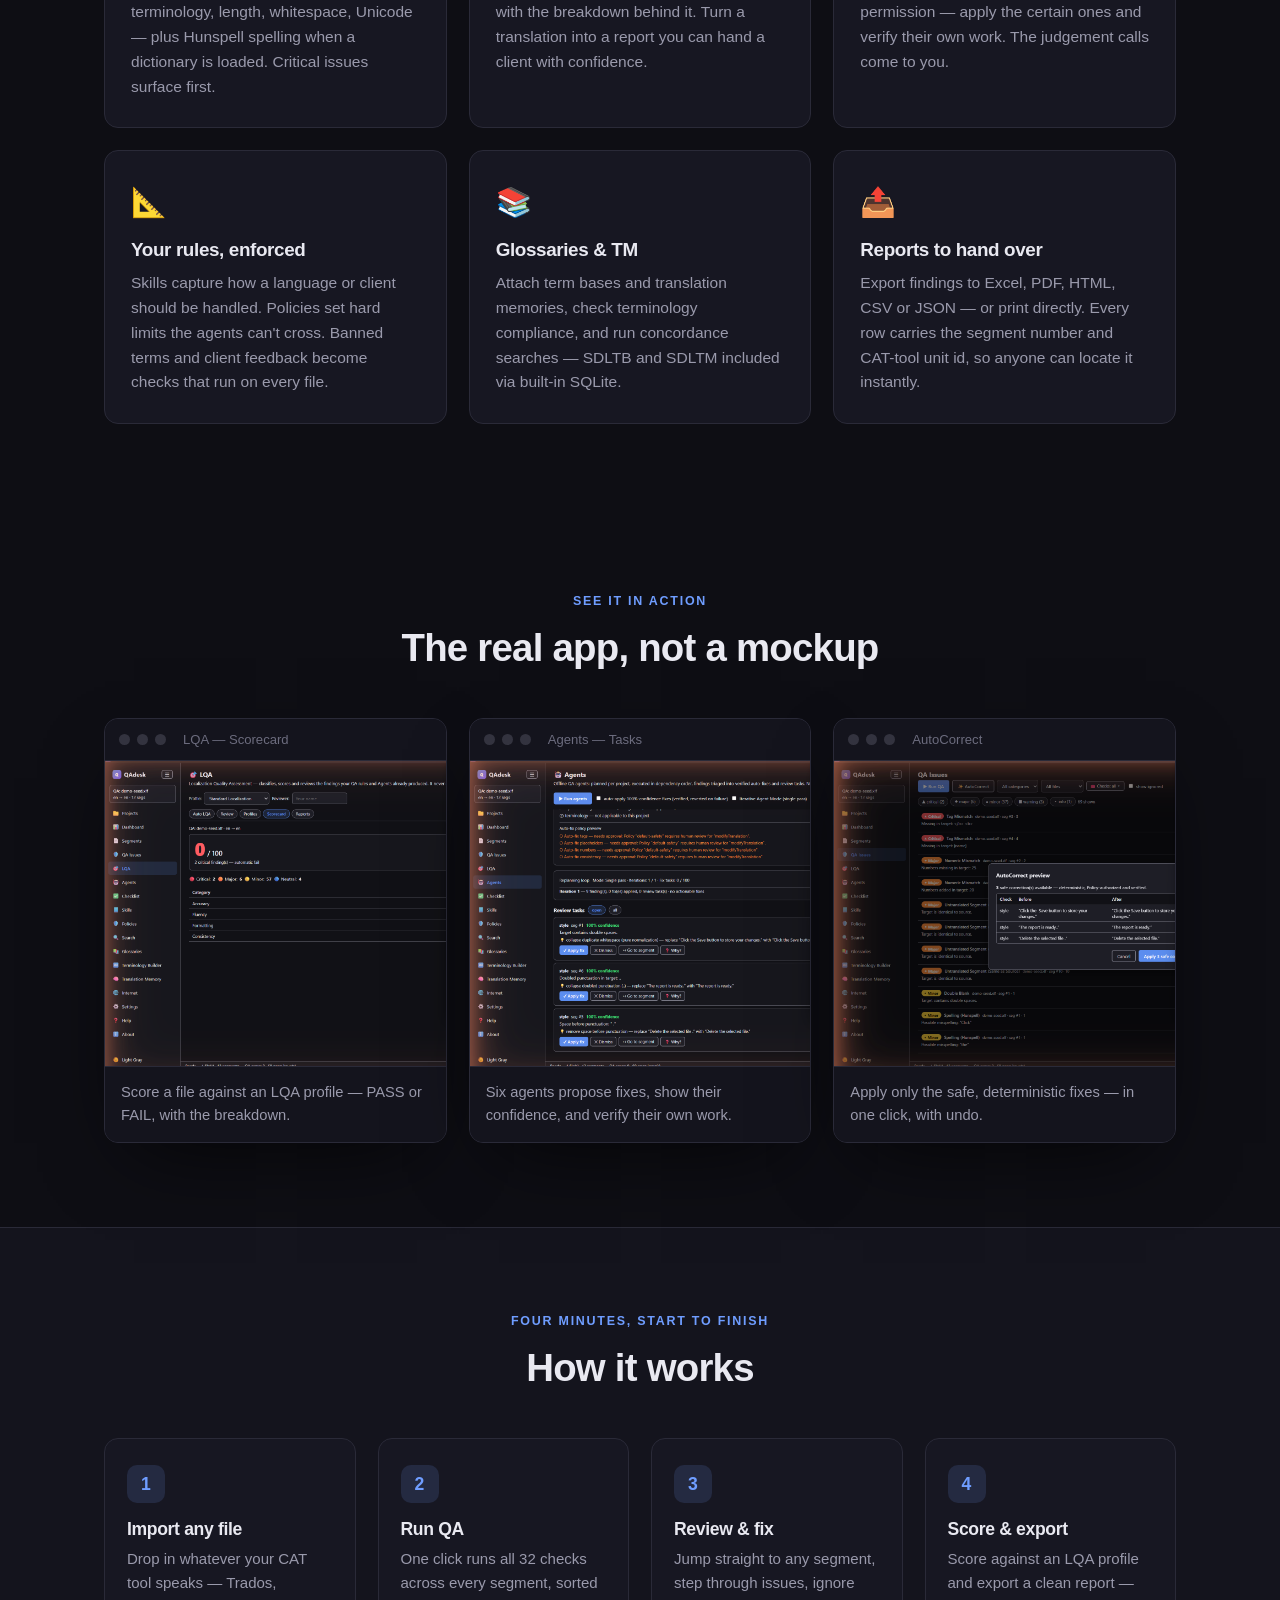
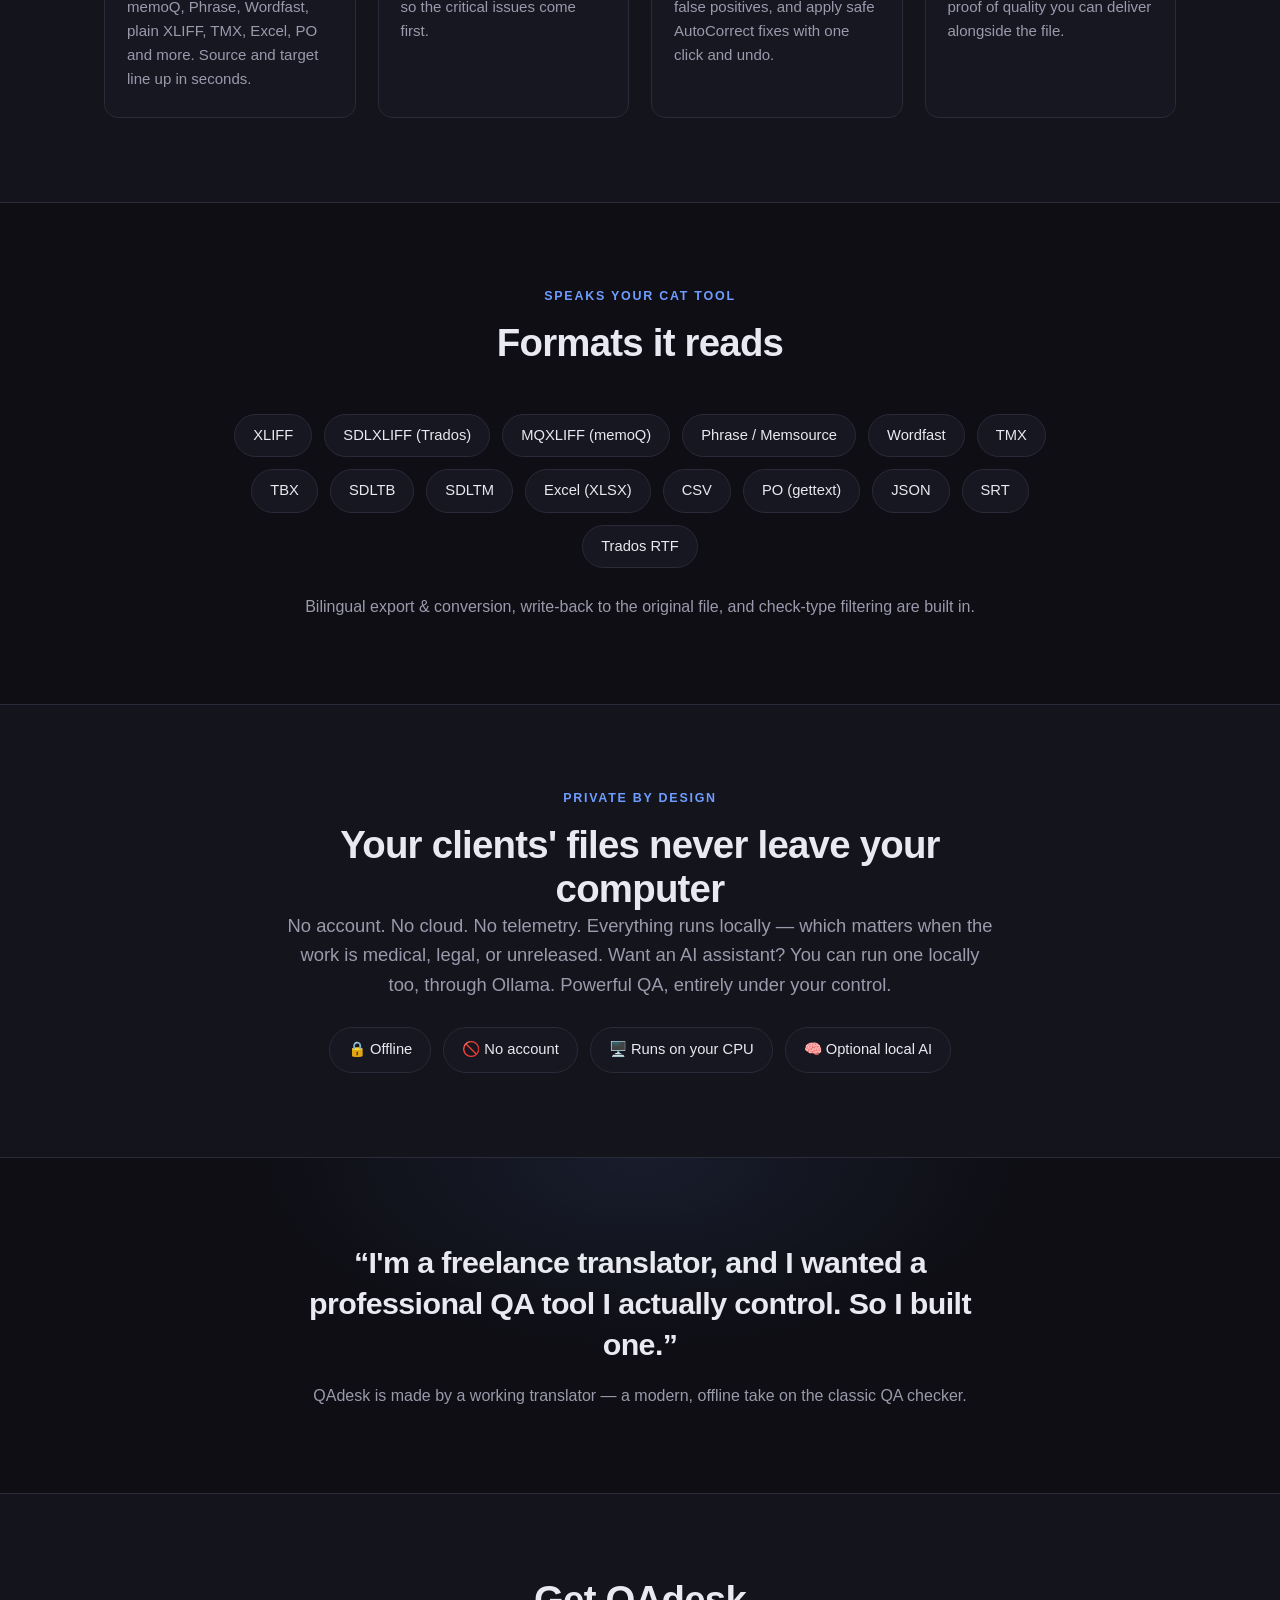
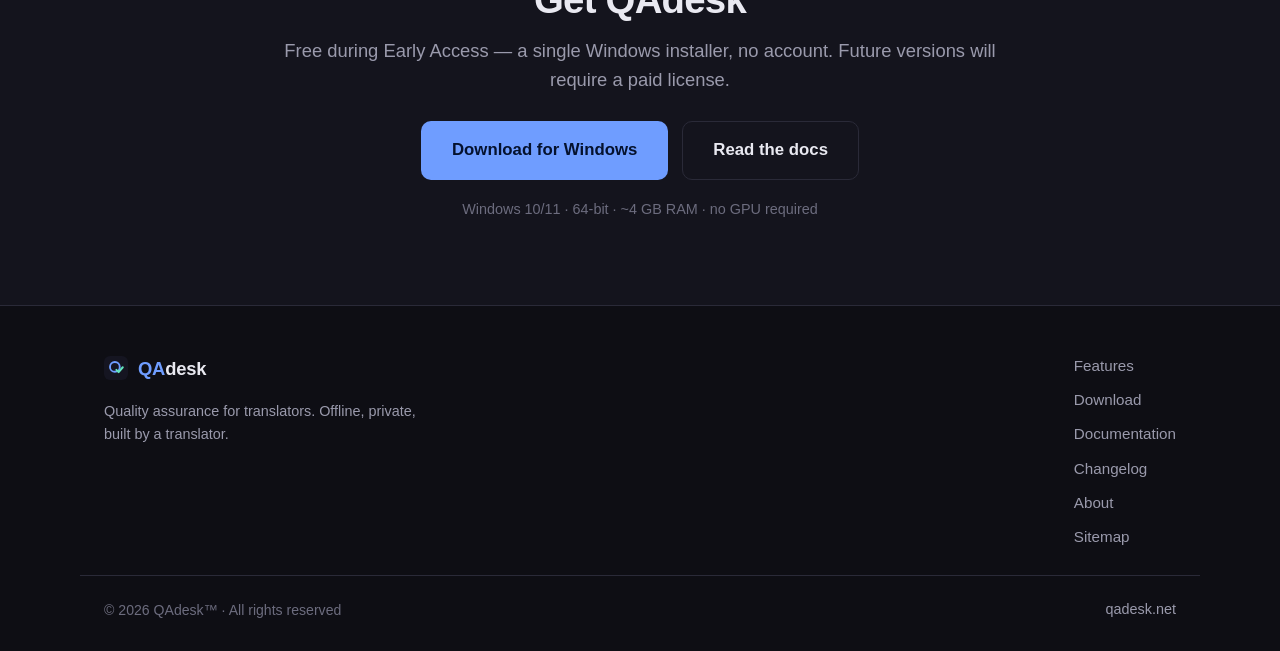
==== commit bbedd2e8: "Wordmark: QA-accent (QA in brand blue) Set "QA" in the accent colour across the nav and footer wordm" ====
--- a/index.html
+++ b/index.html
@@ -26,7 +26,7 @@
         <span class="brand-mark" aria-hidden="true">
           <svg viewBox="0 0 64 64" width="28" height="28"><rect width="64" height="64" rx="16" fill="#151521"/><circle cx="29" cy="29" r="13" fill="none" stroke="#6f9dff" stroke-width="5"/><path d="M33 37l6 6 11-13" stroke="#63e6be" stroke-width="5.5" fill="none" stroke-linecap="round" stroke-linejoin="round"/></svg>
         </span>
-        <span class="brand-name">QAdesk</span>
+        <span class="brand-name"><span class="qa">QA</span>desk</span>
       </a>
       <button class="nav-toggle" aria-expanded="false" aria-controls="nav-links" aria-label="Menu">
         <span></span><span></span><span></span>
@@ -259,7 +259,7 @@
           <span class="brand-mark" aria-hidden="true">
             <svg viewBox="0 0 64 64" width="24" height="24"><rect width="64" height="64" rx="16" fill="#151521"/><circle cx="29" cy="29" r="13" fill="none" stroke="#6f9dff" stroke-width="5"/><path d="M33 37l6 6 11-13" stroke="#63e6be" stroke-width="5.5" fill="none" stroke-linecap="round" stroke-linejoin="round"/></svg>
           </span>
-          <span class="brand-name">QAdesk</span>
+          <span class="brand-name"><span class="qa">QA</span>desk</span>
         </div>
         <p class="muted small">Quality assurance for translators. Offline, private, built by a translator.</p>
       </div>
--- a/styles.css
+++ b/styles.css
@@ -284,3 +284,5 @@
   .req-grid { grid-template-columns: 1fr; }
   .log-entry { grid-template-columns: 1fr; gap: 10px; }
 }
+
+.brand-name .qa { color: var(--accent); }
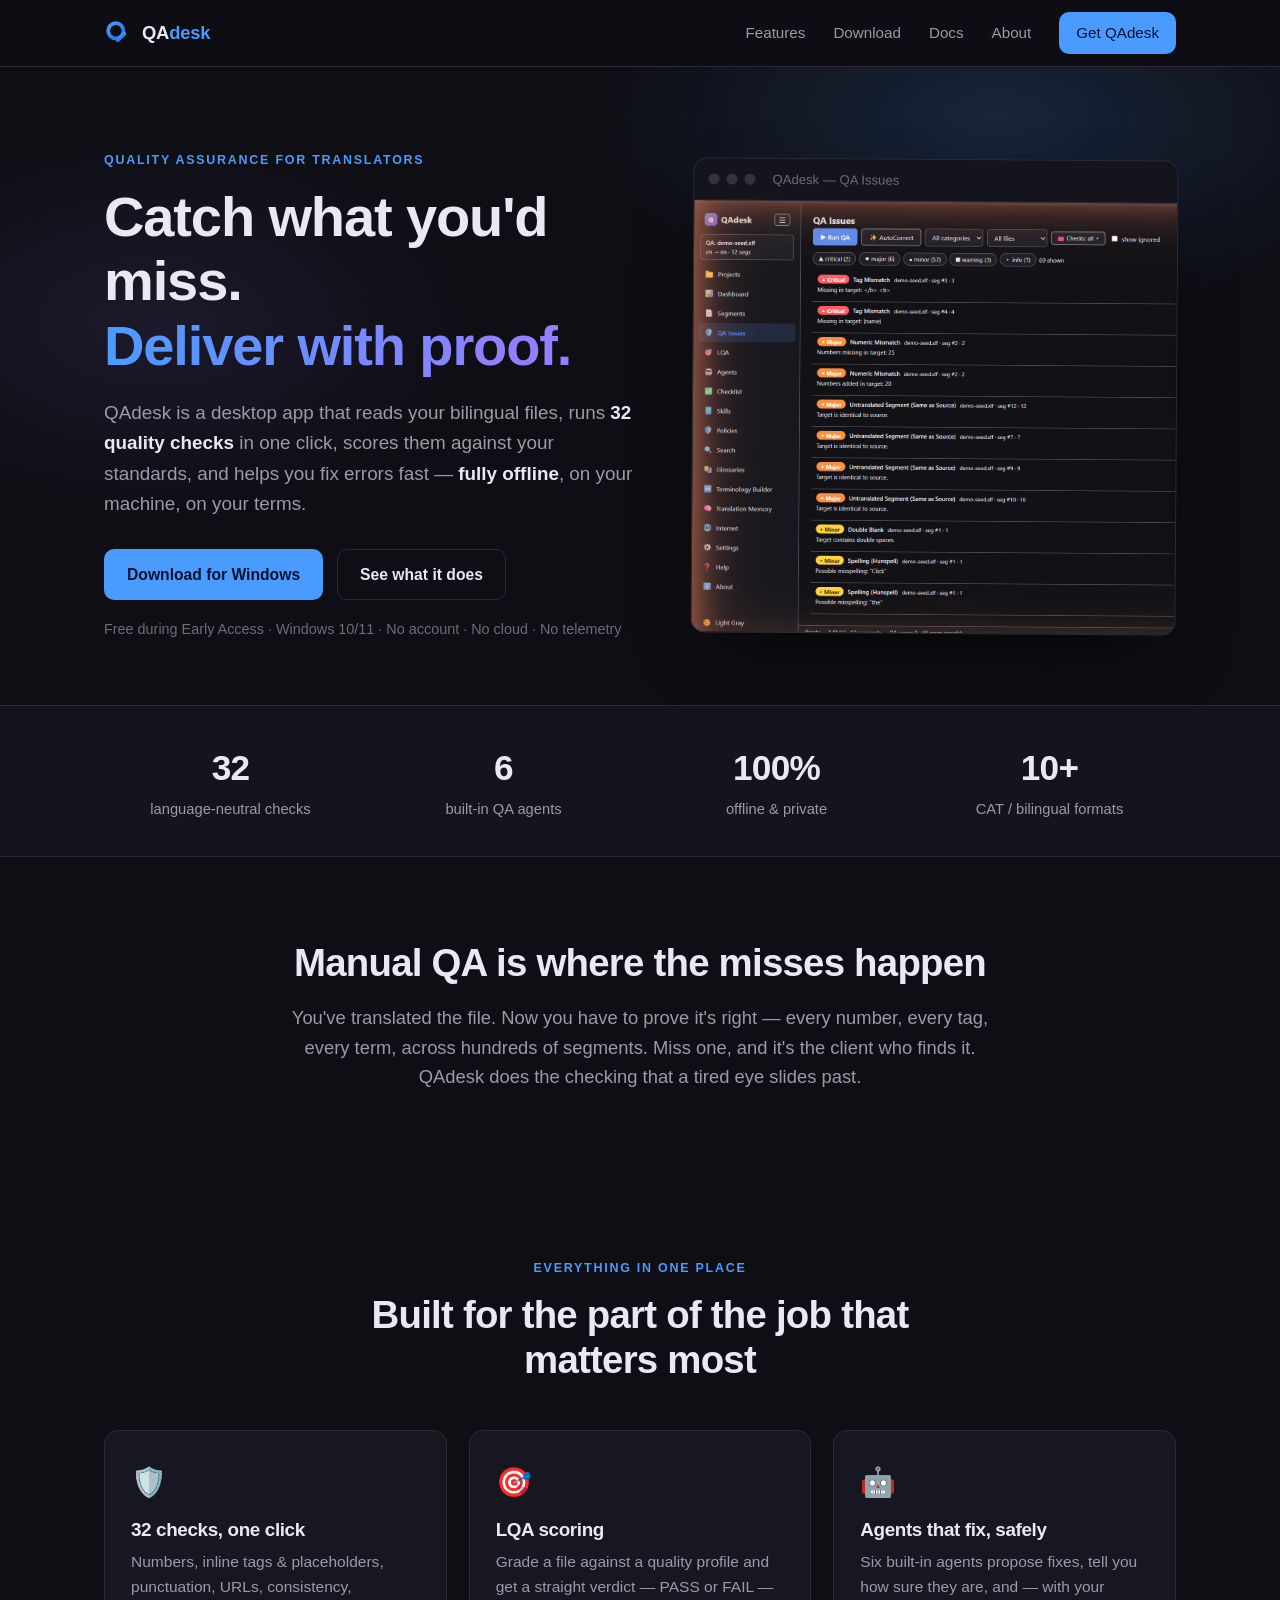
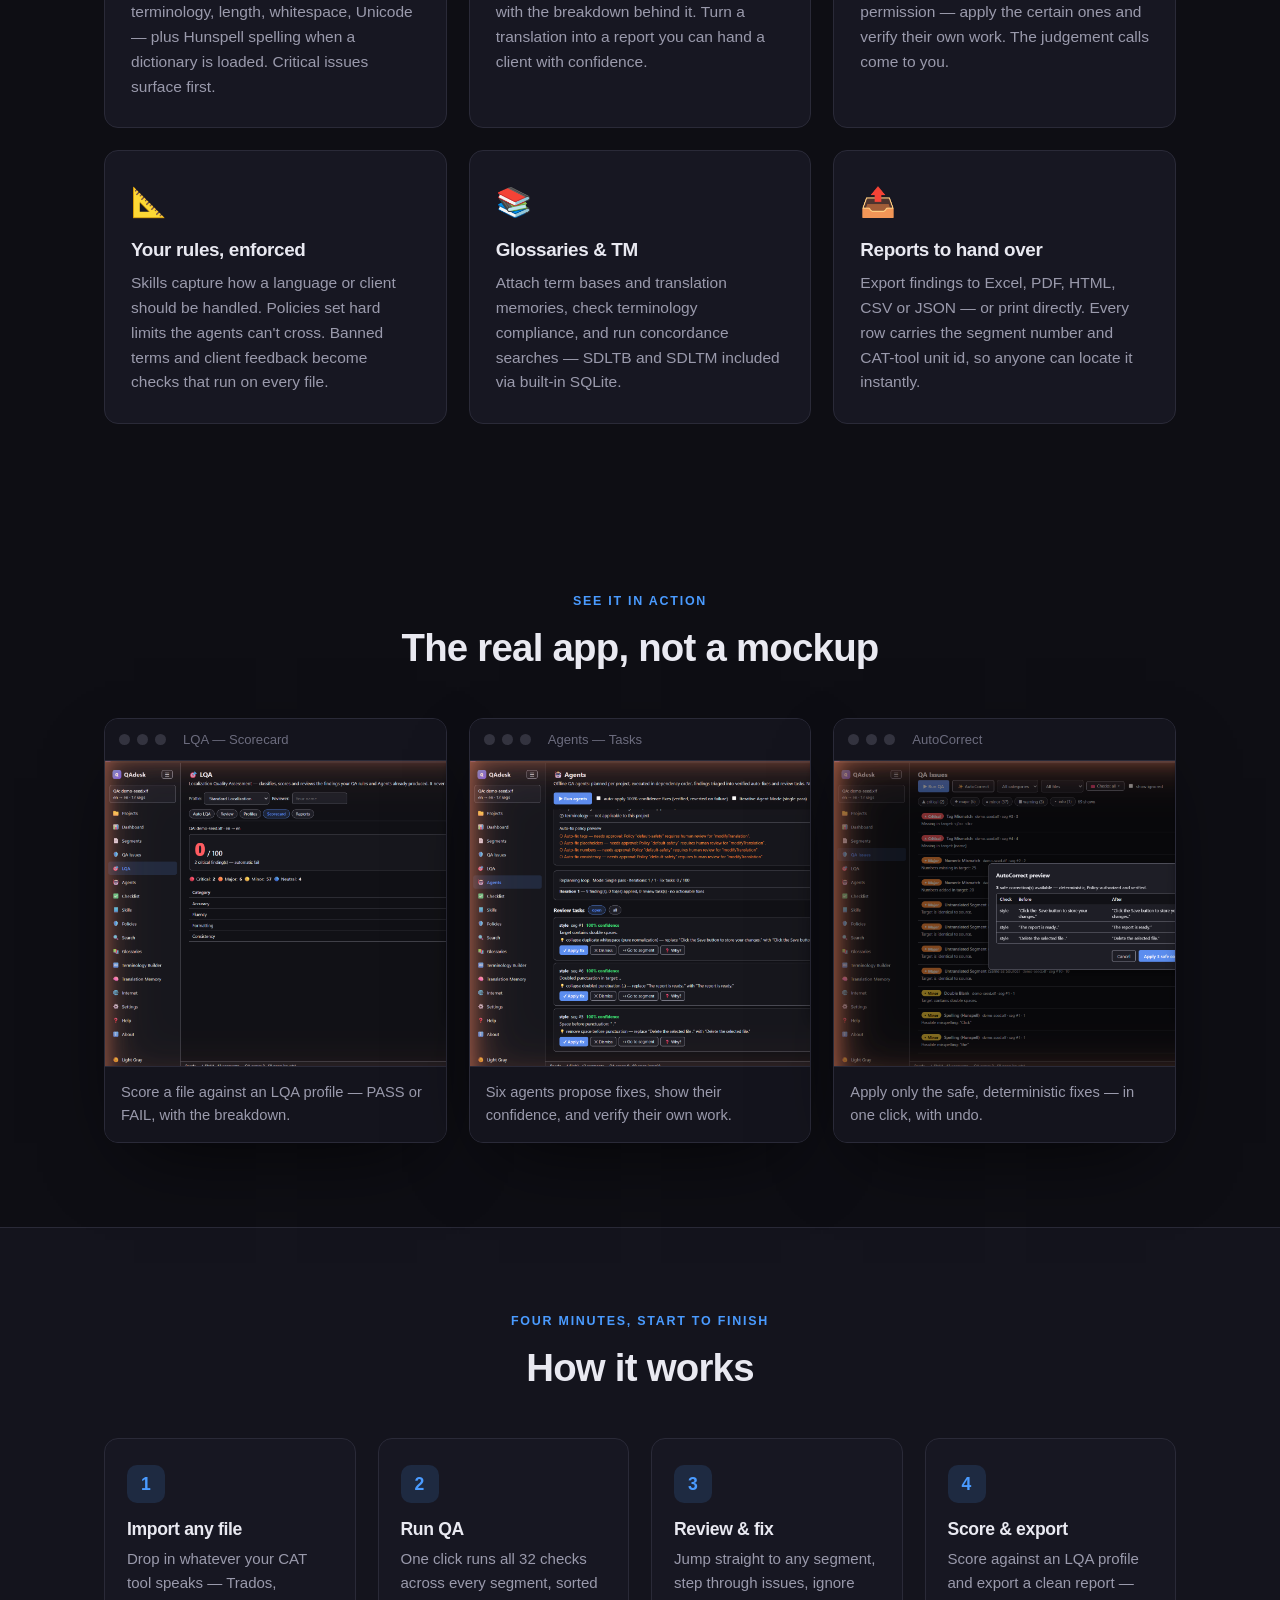
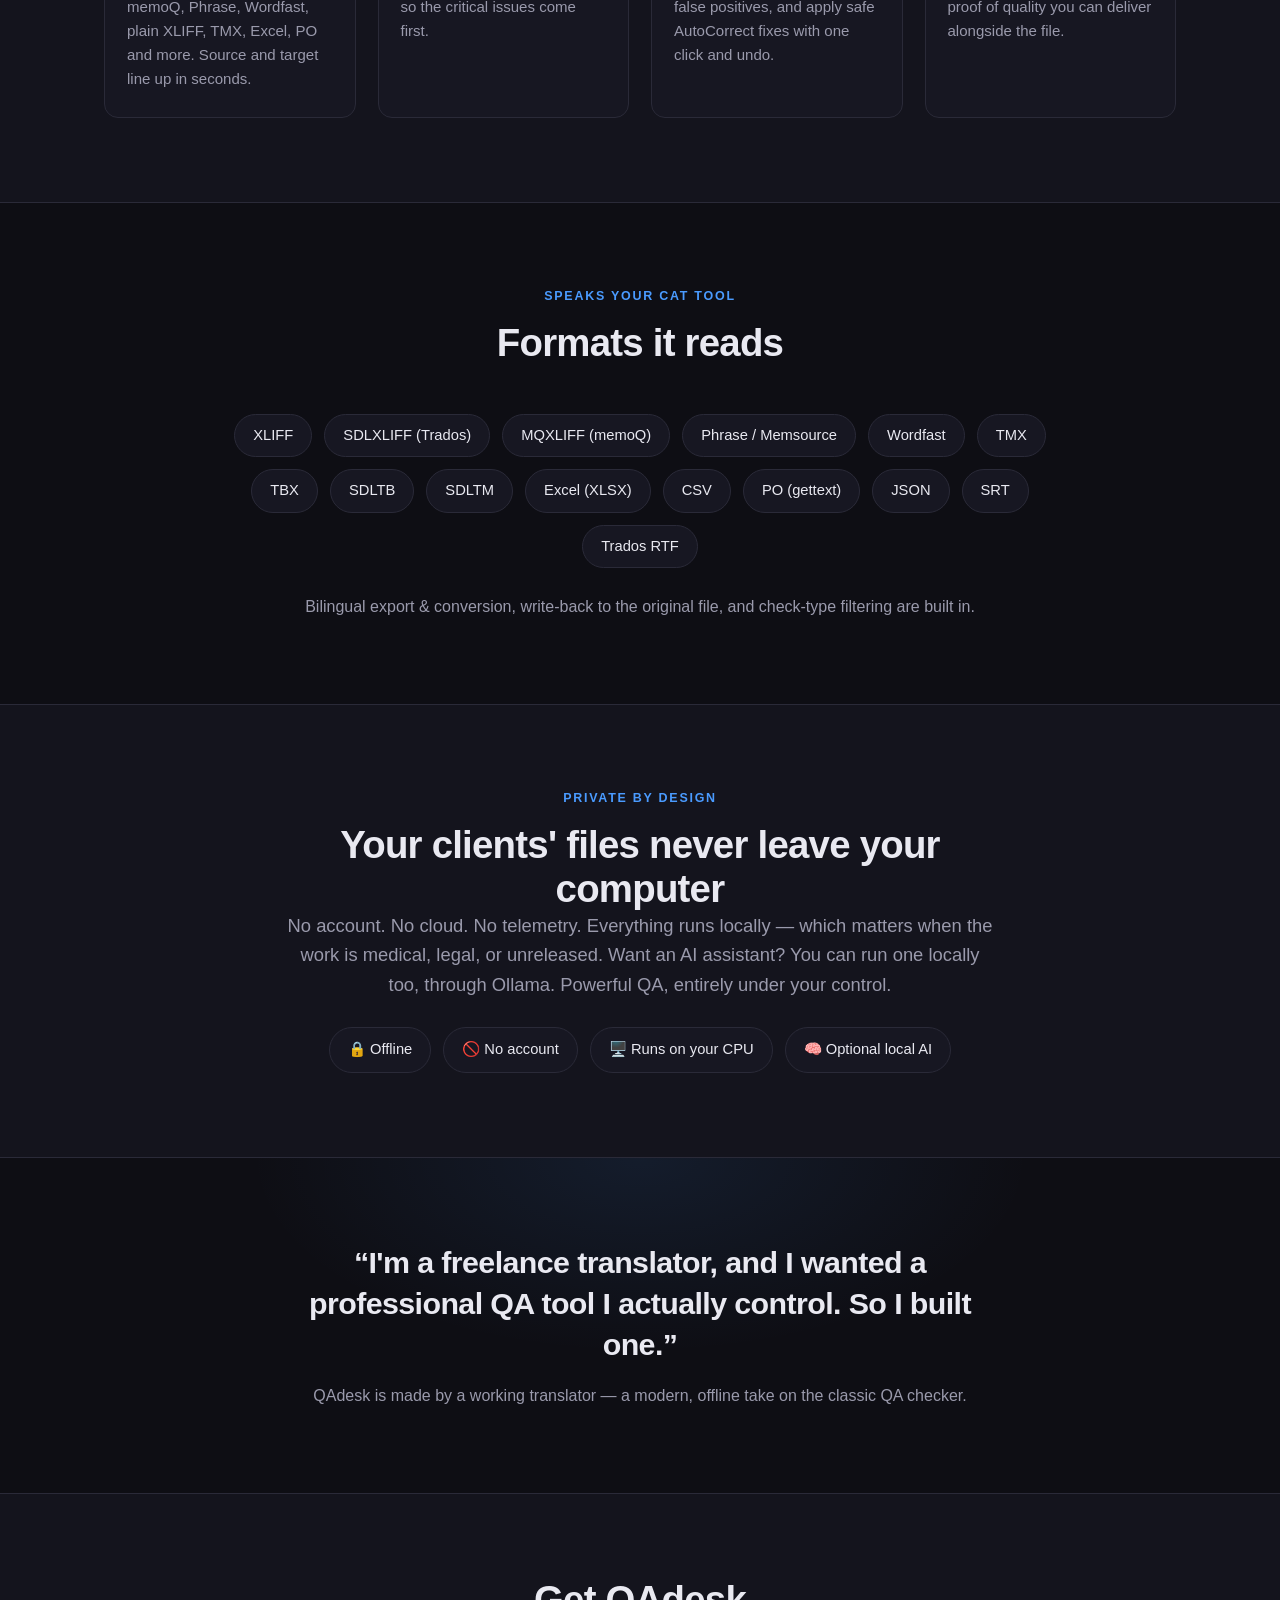
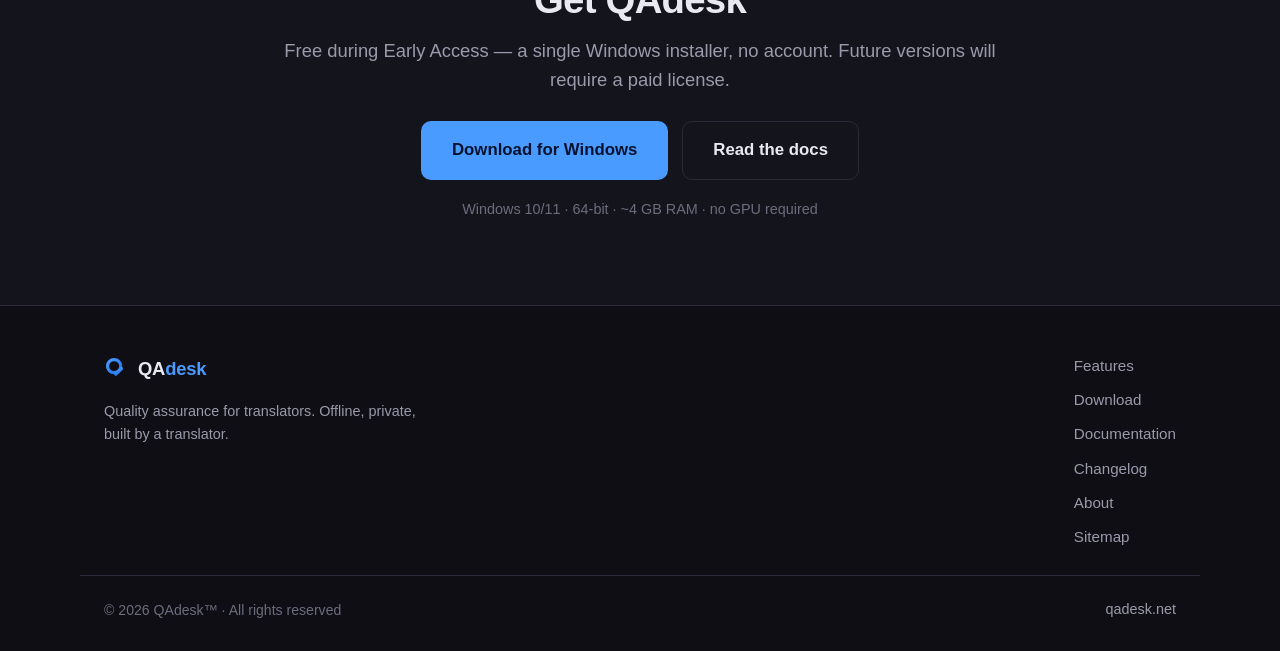
==== commit b24d85fd: "New logo (Q mark) across site + truer-blue accent - Swap header/footer marks and the inline data-URI" ====
--- a/index.html
+++ b/index.html
@@ -11,7 +11,7 @@
   <meta property="og:url" content="https://qadesk.net/" />
   <meta property="og:image" content="https://qadesk.net/assets/og.png" />
   <meta name="twitter:card" content="summary_large_image" />
-  <link rel="icon" href="data:image/svg+xml,%3Csvg%20xmlns%3D%27http%3A%2F%2Fwww.w3.org%2F2000%2Fsvg%27%20viewBox%3D%270%200%2064%2064%27%3E%3Crect%20width%3D%2764%27%20height%3D%2764%27%20rx%3D%2716%27%20fill%3D%27%23151521%27%2F%3E%3Ccircle%20cx%3D%2729%27%20cy%3D%2729%27%20r%3D%2713%27%20fill%3D%27none%27%20stroke%3D%27%236f9dff%27%20stroke-width%3D%275%27%2F%3E%3Cpath%20d%3D%27M33%2037l6%206%2011-13%27%20stroke%3D%27%2363e6be%27%20stroke-width%3D%275.5%27%20fill%3D%27none%27%20stroke-linecap%3D%27round%27%20stroke-linejoin%3D%27round%27%2F%3E%3C%2Fsvg%3E" />
+  <link rel="icon" href="data:image/svg+xml,%3Csvg%20xmlns%3D%27http%3A%2F%2Fwww.w3.org%2F2000%2Fsvg%27%20viewBox%3D%270%200%2064%2064%27%3E%3Cdefs%3E%3ClinearGradient%20id%3D%27g%27%20x1%3D%270%27%20y1%3D%270%27%20x2%3D%271%27%20y2%3D%271%27%3E%3Cstop%20offset%3D%270%27%20stop-color%3D%27%232f8bff%27%2F%3E%3Cstop%20offset%3D%271%27%20stop-color%3D%27%231257c9%27%2F%3E%3C%2FlinearGradient%3E%3C%2Fdefs%3E%3Crect%20width%3D%2764%27%20height%3D%2764%27%20rx%3D%2715%27%20fill%3D%27url%28%23g%29%27%2F%3E%3Ccircle%20cx%3D%2727%27%20cy%3D%2727%27%20r%3D%2717.5%27%20fill%3D%27none%27%20stroke%3D%27%23ffffff%27%20stroke-width%3D%278.5%27%2F%3E%3Crect%20x%3D%2734%27%20y%3D%2726%27%20width%3D%279.5%27%20height%3D%2730%27%20rx%3D%274.75%27%20fill%3D%27%23ffffff%27%20transform%3D%27rotate%2845%2038.75%2041%29%27%2F%3E%3C%2Fsvg%3E" />
   <link rel="icon" type="image/png" sizes="32x32" href="assets/favicon-32.png" />
   <link rel="icon" type="image/png" sizes="16x16" href="assets/favicon-16.png" />
   <link rel="apple-touch-icon" href="assets/apple-touch-icon.png" />
@@ -24,9 +24,9 @@
     <nav class="nav container" aria-label="Primary">
       <a class="brand" href="#top" aria-label="QAdesk home">
         <span class="brand-mark" aria-hidden="true">
-          <svg viewBox="0 0 64 64" width="28" height="28"><rect width="64" height="64" rx="16" fill="#151521"/><circle cx="29" cy="29" r="13" fill="none" stroke="#6f9dff" stroke-width="5"/><path d="M33 37l6 6 11-13" stroke="#63e6be" stroke-width="5.5" fill="none" stroke-linecap="round" stroke-linejoin="round"/></svg>
+          <svg viewBox="0 0 64 64" width="28" height="28"><defs><linearGradient id="qgh" x1="0" y1="0" x2="1" y2="1"><stop offset="0" stop-color="#4a9bff"/><stop offset="1" stop-color="#1f6fe5"/></linearGradient></defs><circle cx="27" cy="27" r="17.5" fill="none" stroke="url(#qgh)" stroke-width="8.5"/><rect x="34" y="26" width="9.5" height="30" rx="4.75" fill="url(#qgh)" transform="rotate(45 38.75 41)"/></svg>
         </span>
-        <span class="brand-name"><span class="qa">QA</span>desk</span>
+        <span class="brand-name">QA<span class="ac">desk</span></span>
       </a>
       <button class="nav-toggle" aria-expanded="false" aria-controls="nav-links" aria-label="Menu">
         <span></span><span></span><span></span>
@@ -257,9 +257,9 @@
       <div>
         <div class="brand">
           <span class="brand-mark" aria-hidden="true">
-            <svg viewBox="0 0 64 64" width="24" height="24"><rect width="64" height="64" rx="16" fill="#151521"/><circle cx="29" cy="29" r="13" fill="none" stroke="#6f9dff" stroke-width="5"/><path d="M33 37l6 6 11-13" stroke="#63e6be" stroke-width="5.5" fill="none" stroke-linecap="round" stroke-linejoin="round"/></svg>
+            <svg viewBox="0 0 64 64" width="24" height="24"><defs><linearGradient id="qgf" x1="0" y1="0" x2="1" y2="1"><stop offset="0" stop-color="#4a9bff"/><stop offset="1" stop-color="#1f6fe5"/></linearGradient></defs><circle cx="27" cy="27" r="17.5" fill="none" stroke="url(#qgf)" stroke-width="8.5"/><rect x="34" y="26" width="9.5" height="30" rx="4.75" fill="url(#qgf)" transform="rotate(45 38.75 41)"/></svg>
           </span>
-          <span class="brand-name"><span class="qa">QA</span>desk</span>
+          <span class="brand-name">QA<span class="ac">desk</span></span>
         </div>
         <p class="muted small">Quality assurance for translators. Offline, private, built by a translator.</p>
       </div>
--- a/styles.css
+++ b/styles.css
@@ -8,7 +8,7 @@
   --ink: #e9e9f1;
   --dim: #9a9aac;
   --faint: #6c6c7e;
-  --accent: #6f9dff;
+  --accent: #4a9bff;
   --accent-2: #9b7bff;
   --critical: #ff6b6b;
   --major: #ffa94d;
@@ -92,7 +92,7 @@
 .hero::before {
   content: ""; position: absolute; inset: 0; z-index: -1;
   background:
-    radial-gradient(680px 340px at 78% 8%, rgba(111,157,255,0.16), transparent 60%),
+    radial-gradient(680px 340px at 78% 8%, rgba(74,155,255,0.16), transparent 60%),
     radial-gradient(560px 320px at 12% 40%, rgba(155,123,255,0.10), transparent 60%);
 }
 .hero-grid { display: grid; grid-template-columns: 1.05fr 0.95fr; gap: 52px; align-items: center; }
@@ -136,7 +136,7 @@
   background: var(--panel); border: 1px solid var(--border); border-radius: var(--radius);
   padding: 28px 26px; transition: border-color .2s ease, transform .2s ease;
 }
-.card:hover { border-color: rgba(111,157,255,0.5); transform: translateY(-3px); }
+.card:hover { border-color: rgba(74,155,255,0.5); transform: translateY(-3px); }
 .card-icon { font-size: 1.8rem; margin-bottom: 14px; }
 .card h3 { font-size: 1.18rem; margin-bottom: 10px; }
 .card p { color: var(--dim); font-size: 0.97rem; }
@@ -146,7 +146,7 @@
 .steps li { background: var(--panel); border: 1px solid var(--border); border-radius: var(--radius); padding: 26px 22px; position: relative; }
 .step-n {
   display: inline-flex; align-items: center; justify-content: center; width: 38px; height: 38px;
-  border-radius: 10px; background: rgba(111,157,255,0.14); color: var(--accent);
+  border-radius: 10px; background: rgba(74,155,255,0.14); color: var(--accent);
   font-weight: 800; font-size: 1.1rem; margin-bottom: 16px;
 }
 .steps h3 { font-size: 1.1rem; margin-bottom: 8px; }
@@ -165,7 +165,7 @@
 
 /* ---- maker ---- */
 .maker blockquote { font-size: clamp(1.4rem, 3vw, 1.9rem); font-weight: 700; letter-spacing: -0.02em; line-height: 1.35; margin-bottom: 18px; }
-.maker { background: radial-gradient(600px 300px at 50% 0%, rgba(111,157,255,0.10), transparent 65%); }
+.maker { background: radial-gradient(600px 300px at 50% 0%, rgba(74,155,255,0.10), transparent 65%); }
 
 /* ---- download ---- */
 .download { background: var(--bg-2); border-top: 1px solid var(--border); }
@@ -215,7 +215,7 @@
 .page-hero { padding: 64px 0 40px; position: relative; border-bottom: 1px solid var(--border); }
 .page-hero::before {
   content: ""; position: absolute; inset: 0; z-index: -1;
-  background: radial-gradient(620px 300px at 50% -10%, rgba(111,157,255,0.12), transparent 60%);
+  background: radial-gradient(620px 300px at 50% -10%, rgba(74,155,255,0.12), transparent 60%);
 }
 .page-hero h1 { font-size: clamp(2rem, 4.4vw, 3rem); font-weight: 800; margin-bottom: 14px; }
 .page-hero p { color: var(--dim); font-size: 1.12rem; max-width: 640px; }
@@ -285,4 +285,4 @@
   .log-entry { grid-template-columns: 1fr; gap: 10px; }
 }
 
-.brand-name .qa { color: var(--accent); }
+.brand-name .ac { color: var(--accent); }
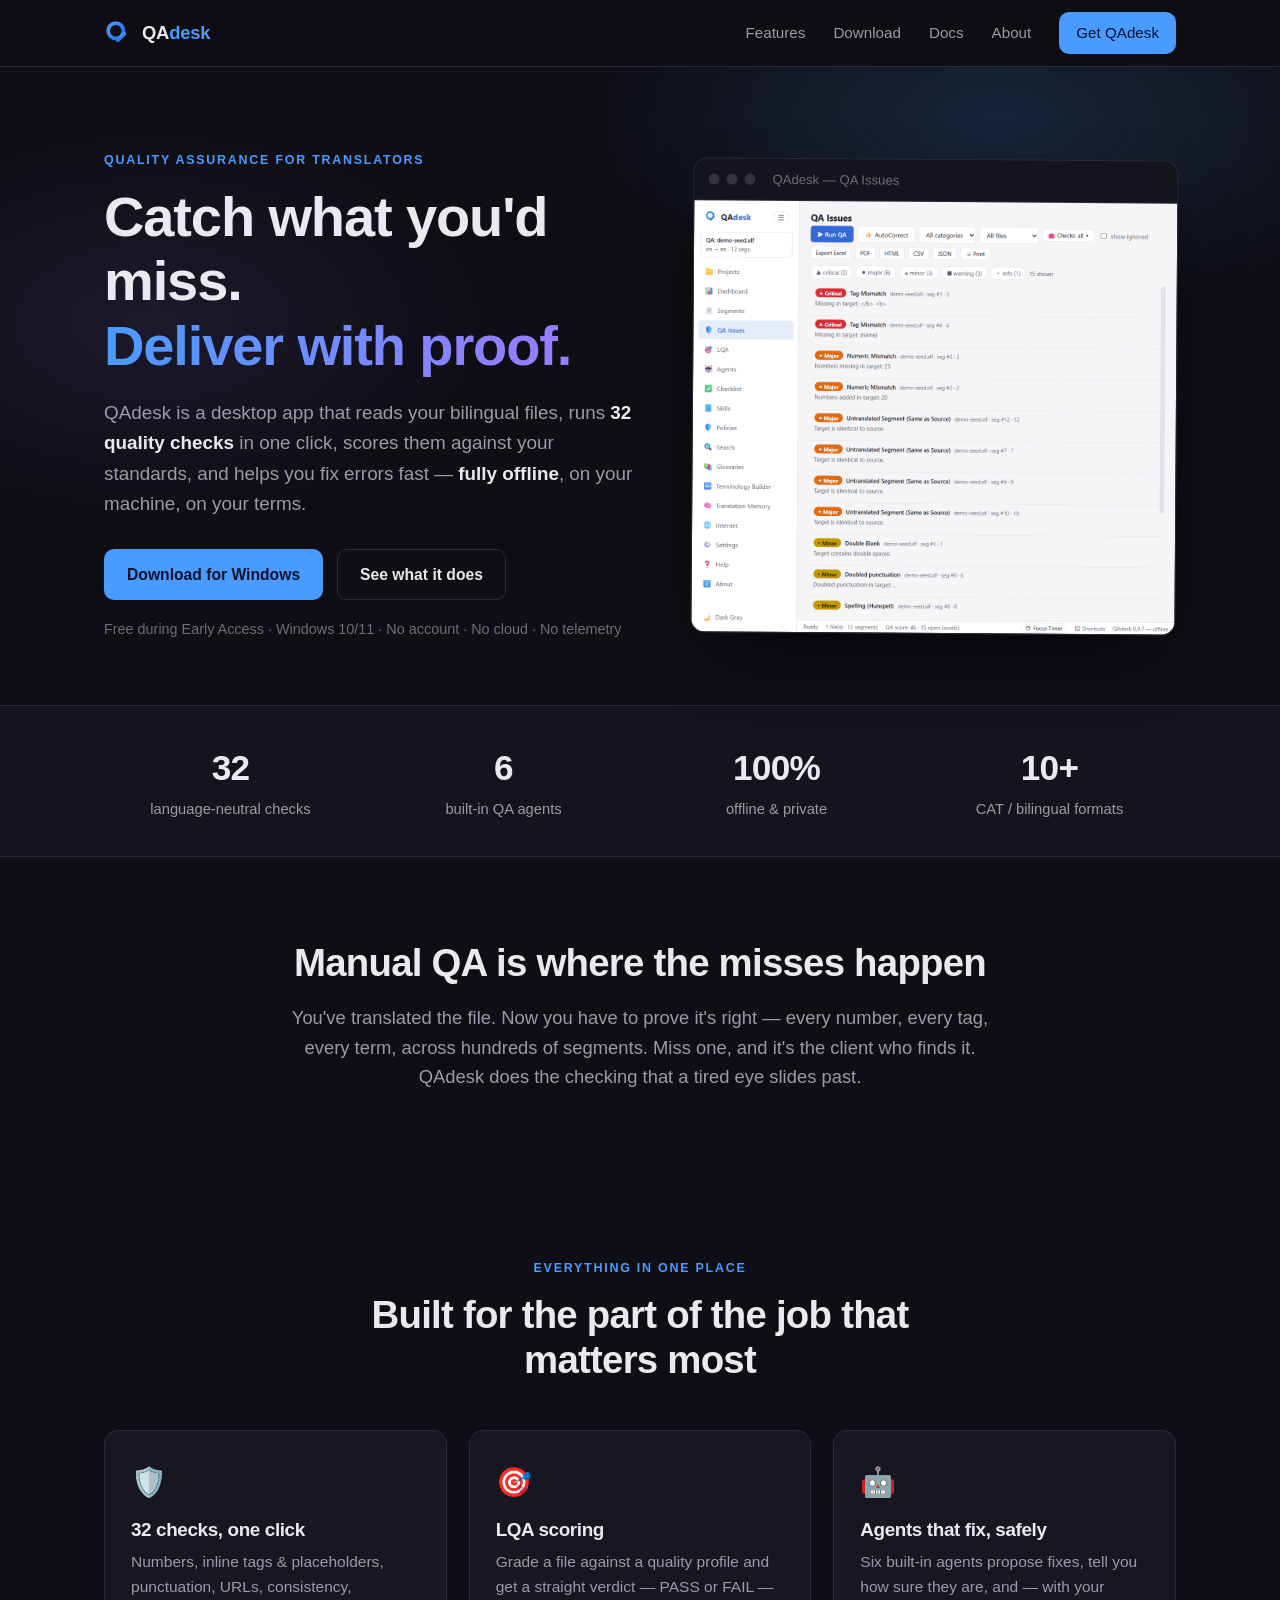
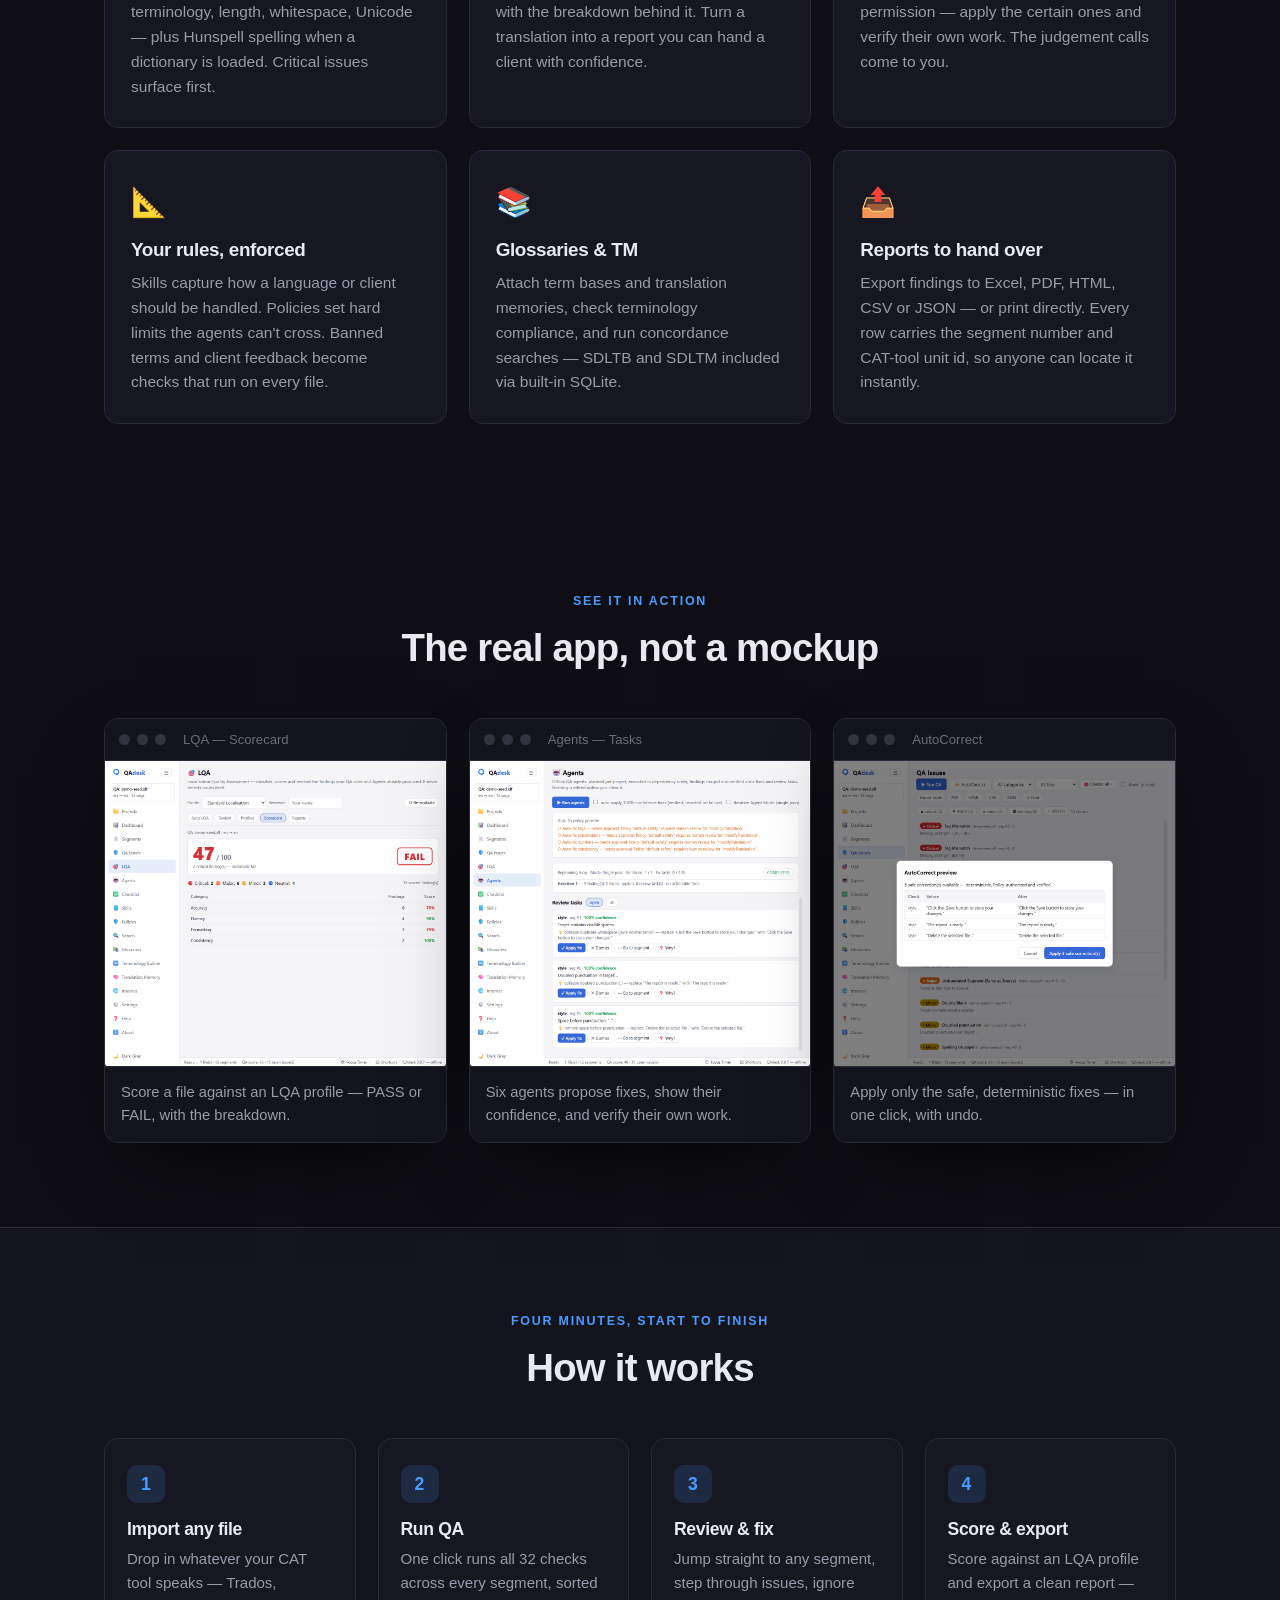
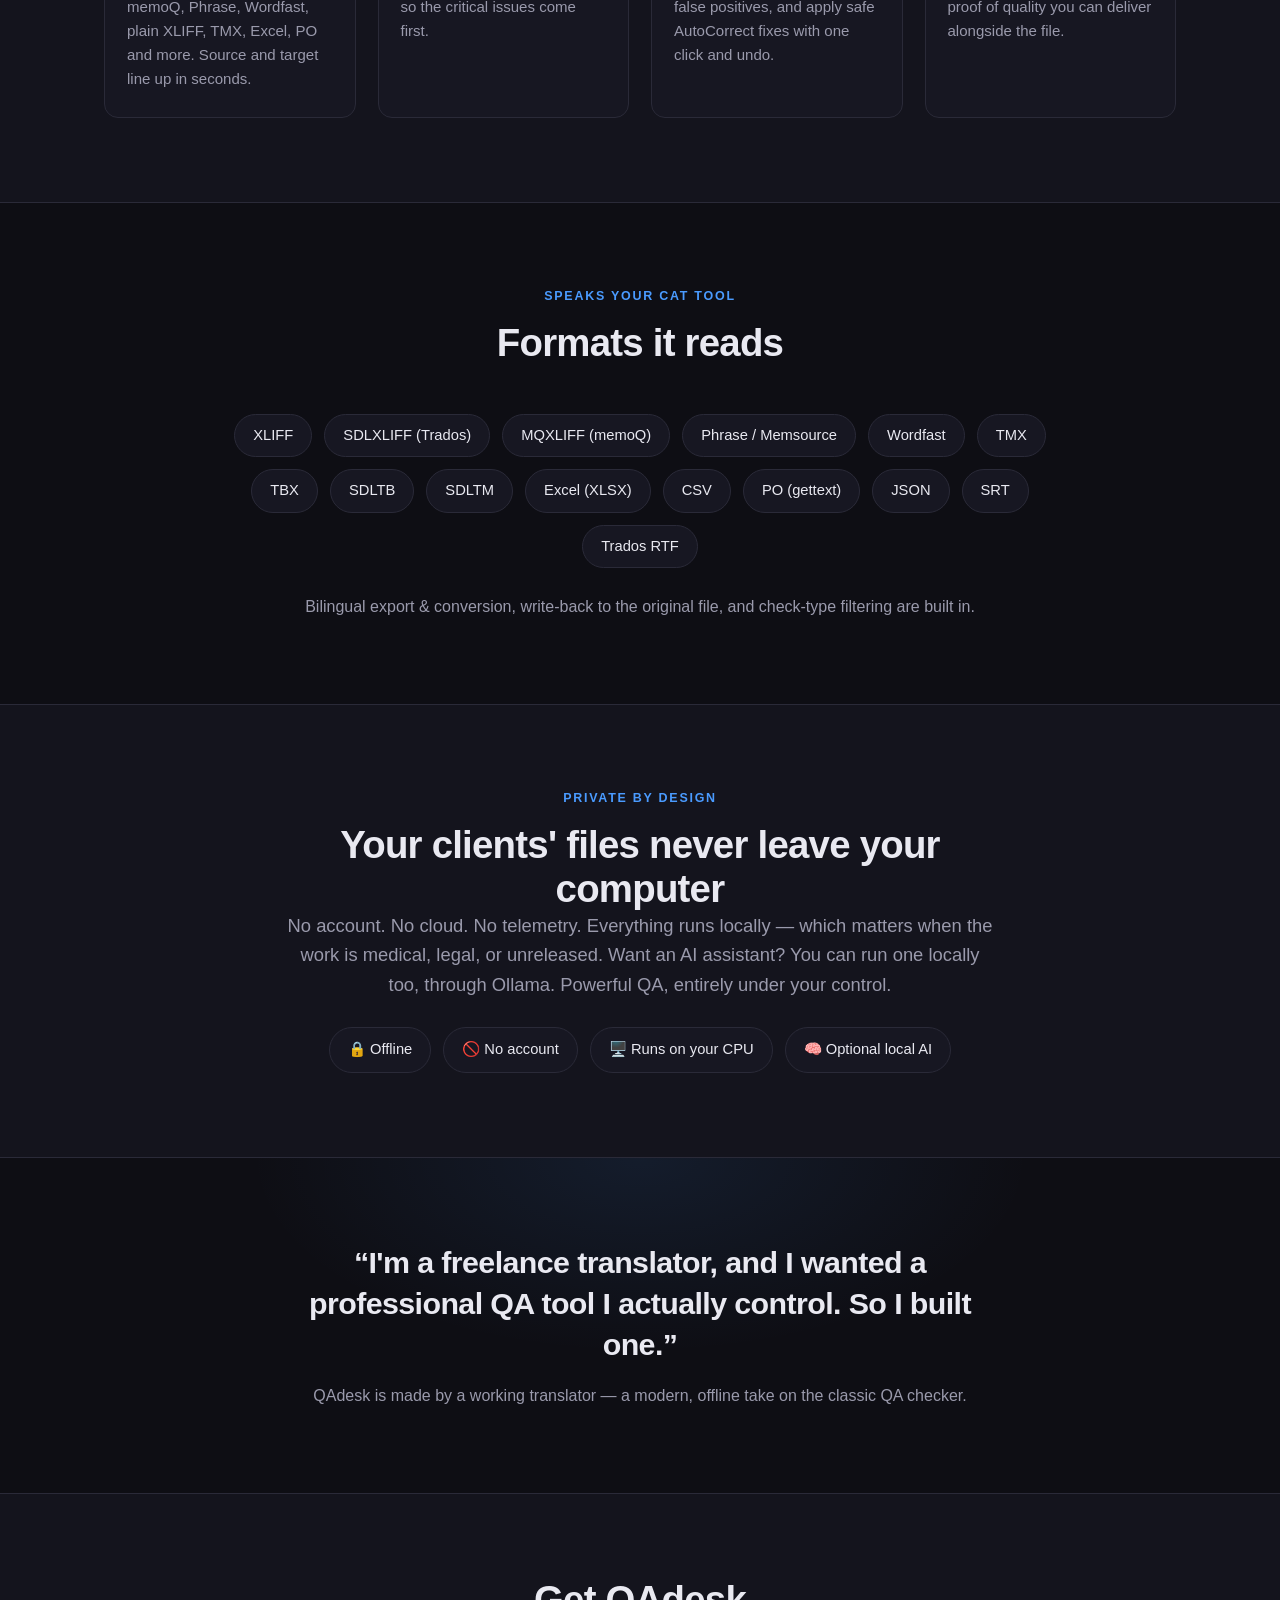
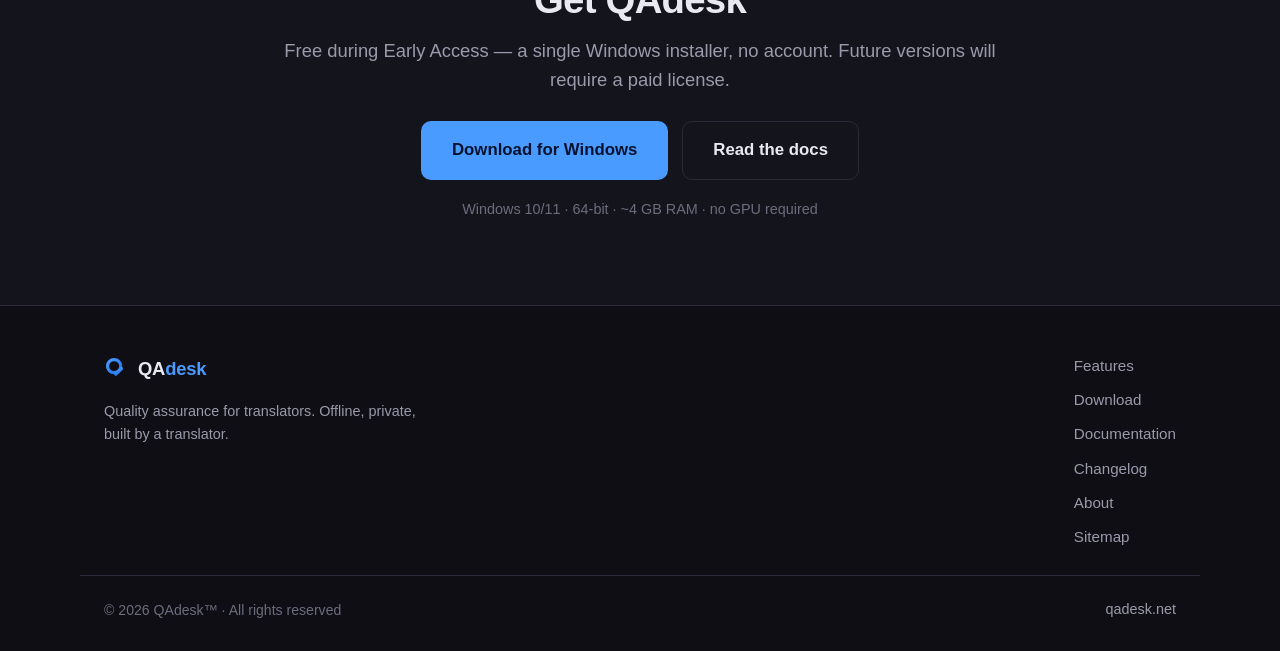
==== commit ffb42988: "Add Tawk.to live-chat widget Embed the Tawk.to widget on all pages (before </body>) for website visi" ====
--- a/index.html
+++ b/index.html
@@ -279,5 +279,19 @@
   </footer>
 
   <script src="main.js"></script>
+  <!--Start of Tawk.to Script-->
+<script type="text/javascript">
+var Tawk_API=Tawk_API||{}, Tawk_LoadStart=new Date();
+(function(){
+var s1=document.createElement("script"),s0=document.getElementsByTagName("script")[0];
+s1.async=true;
+s1.src='https://embed.tawk.to/6aadcf2a336d5b343f1e2158/1k2rf2g00';
+s1.charset='UTF-8';
+s1.setAttribute('crossorigin','*');
+s0.parentNode.insertBefore(s1,s0);
+})();
+</script>
+<!--End of Tawk.to Script-->
+
 </body>
 </html>
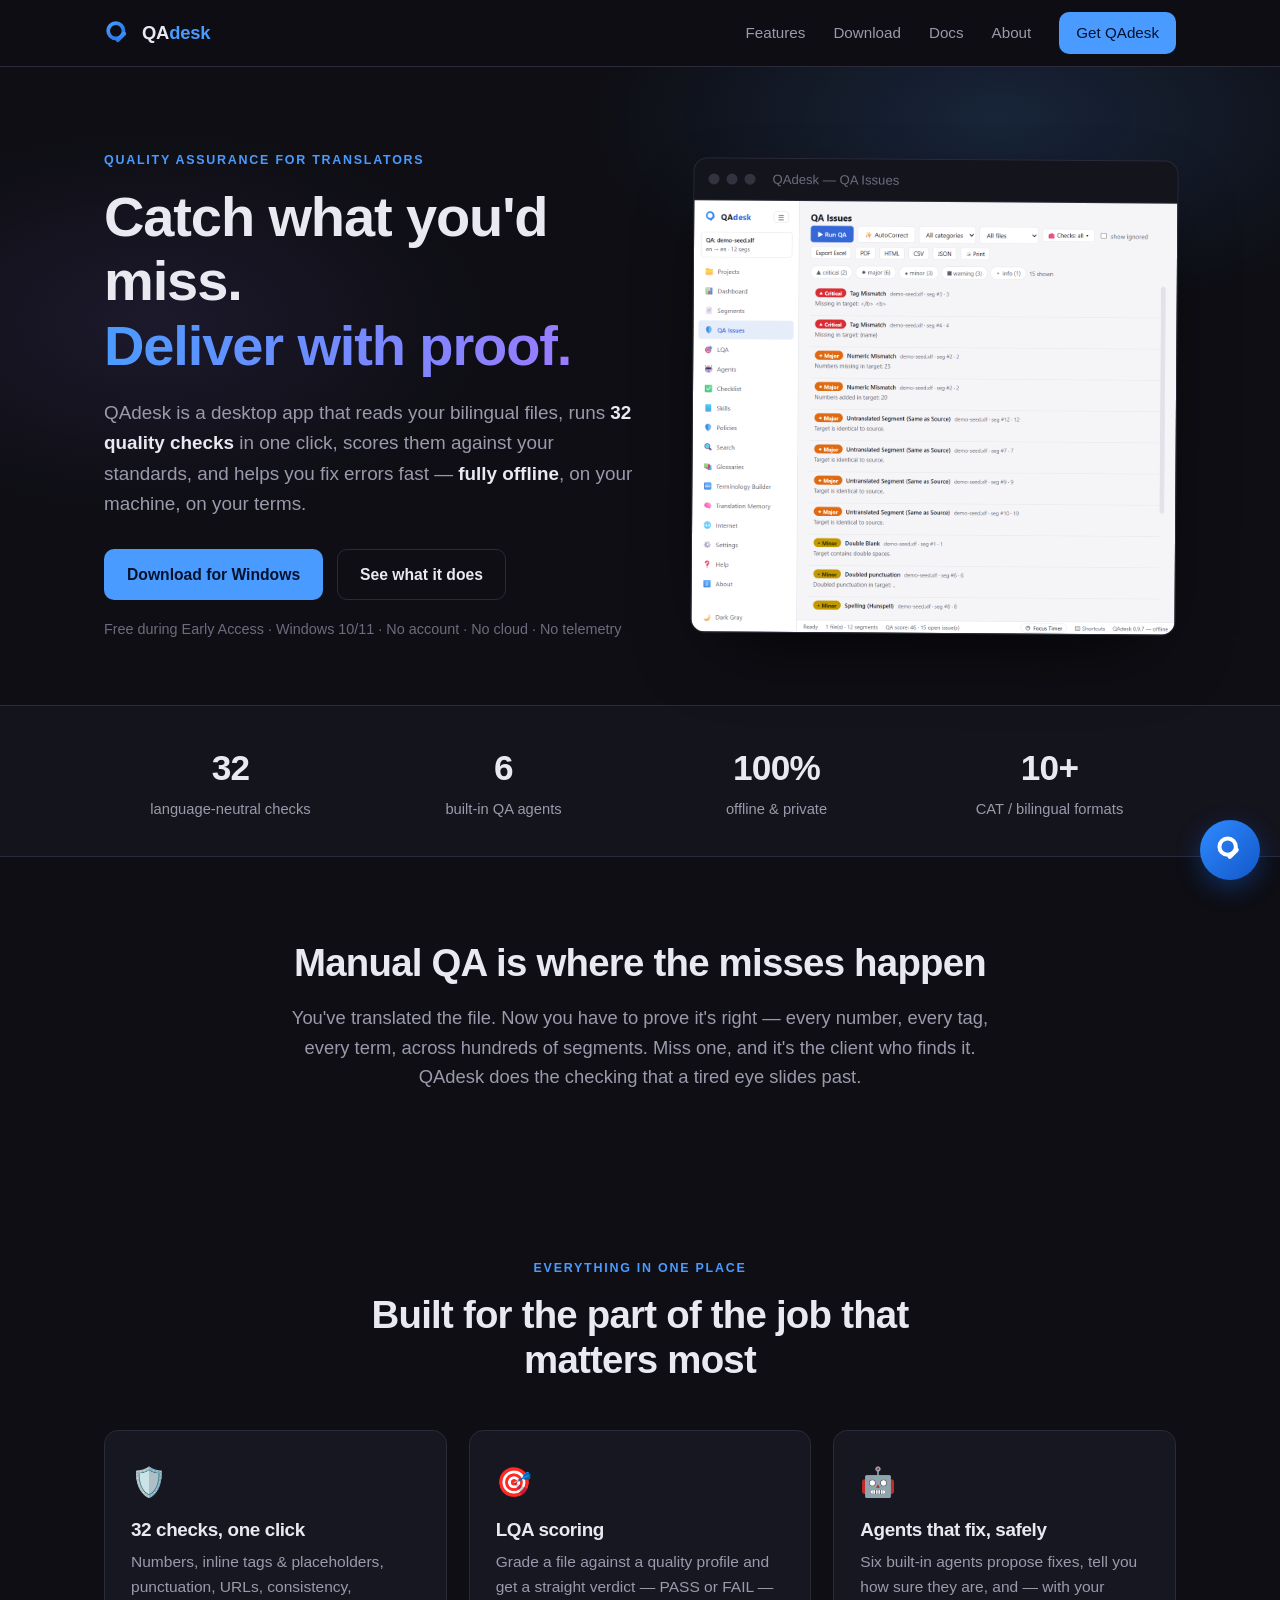
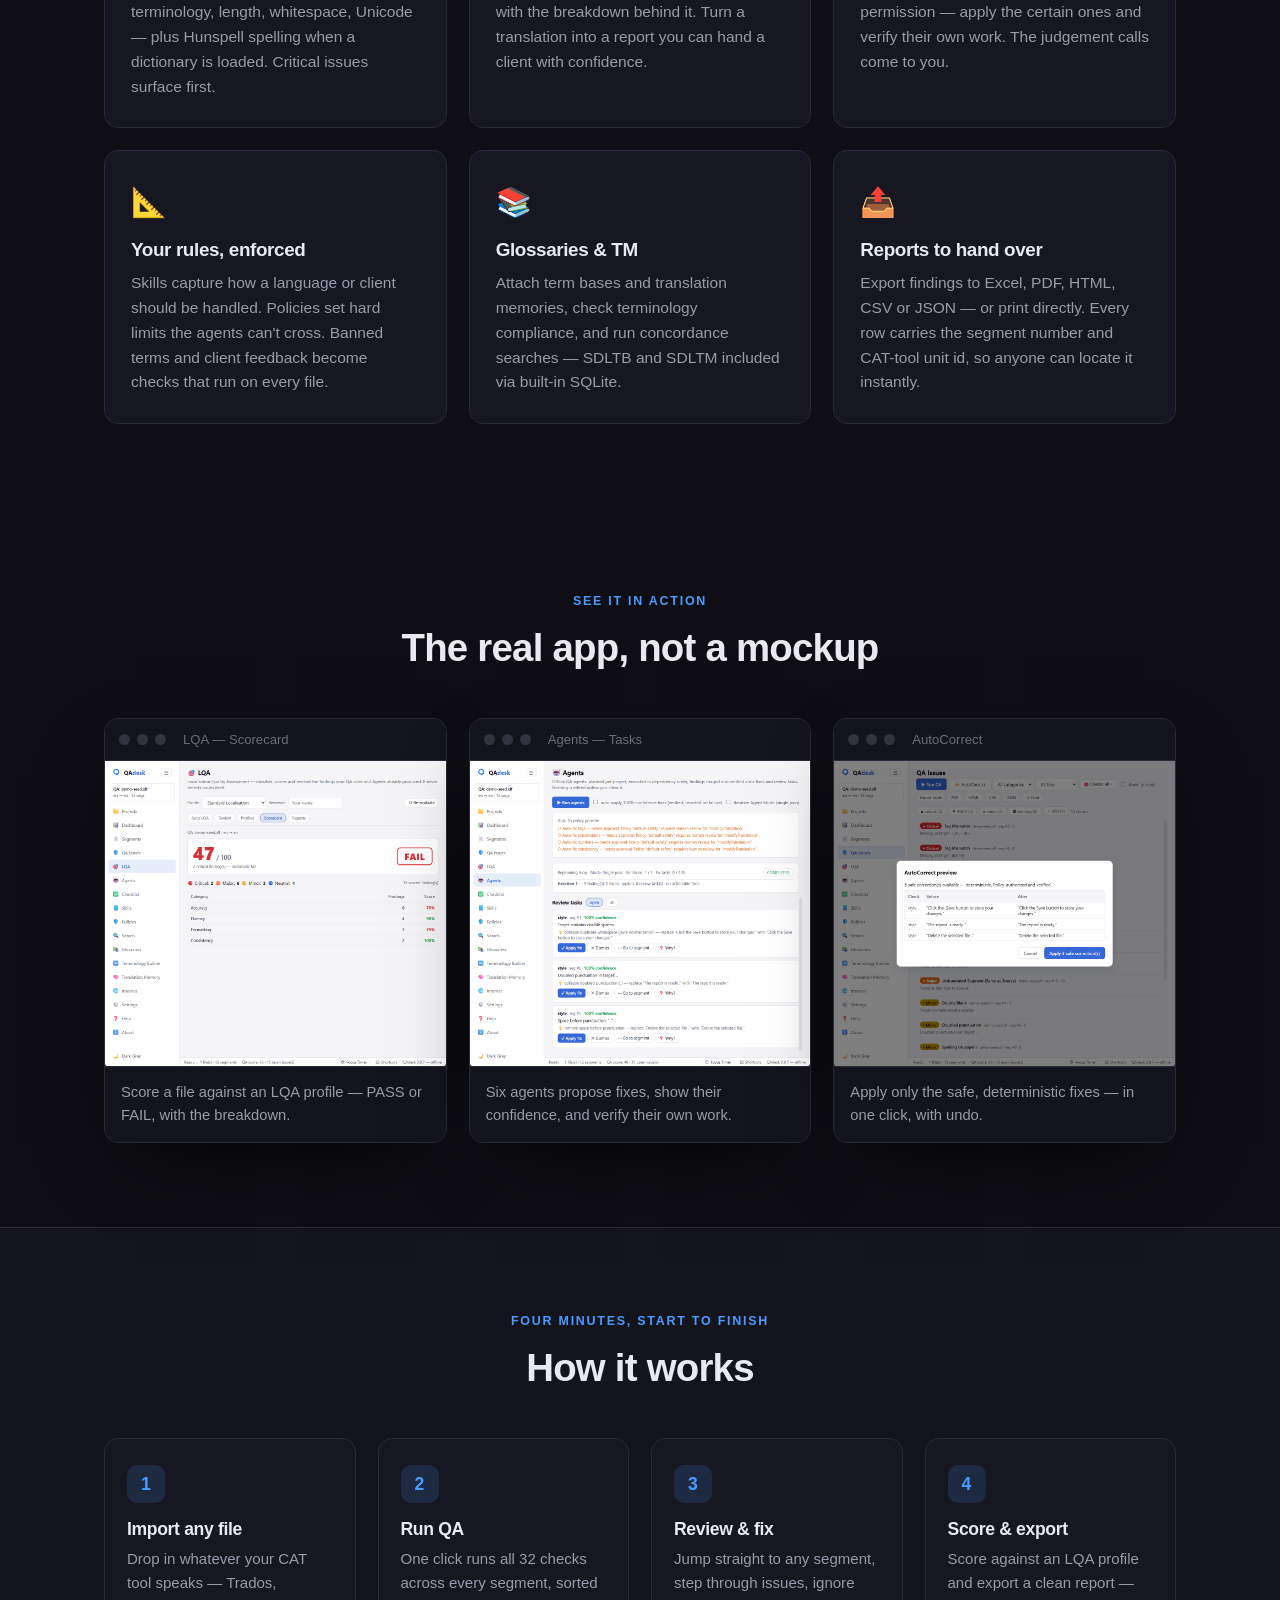
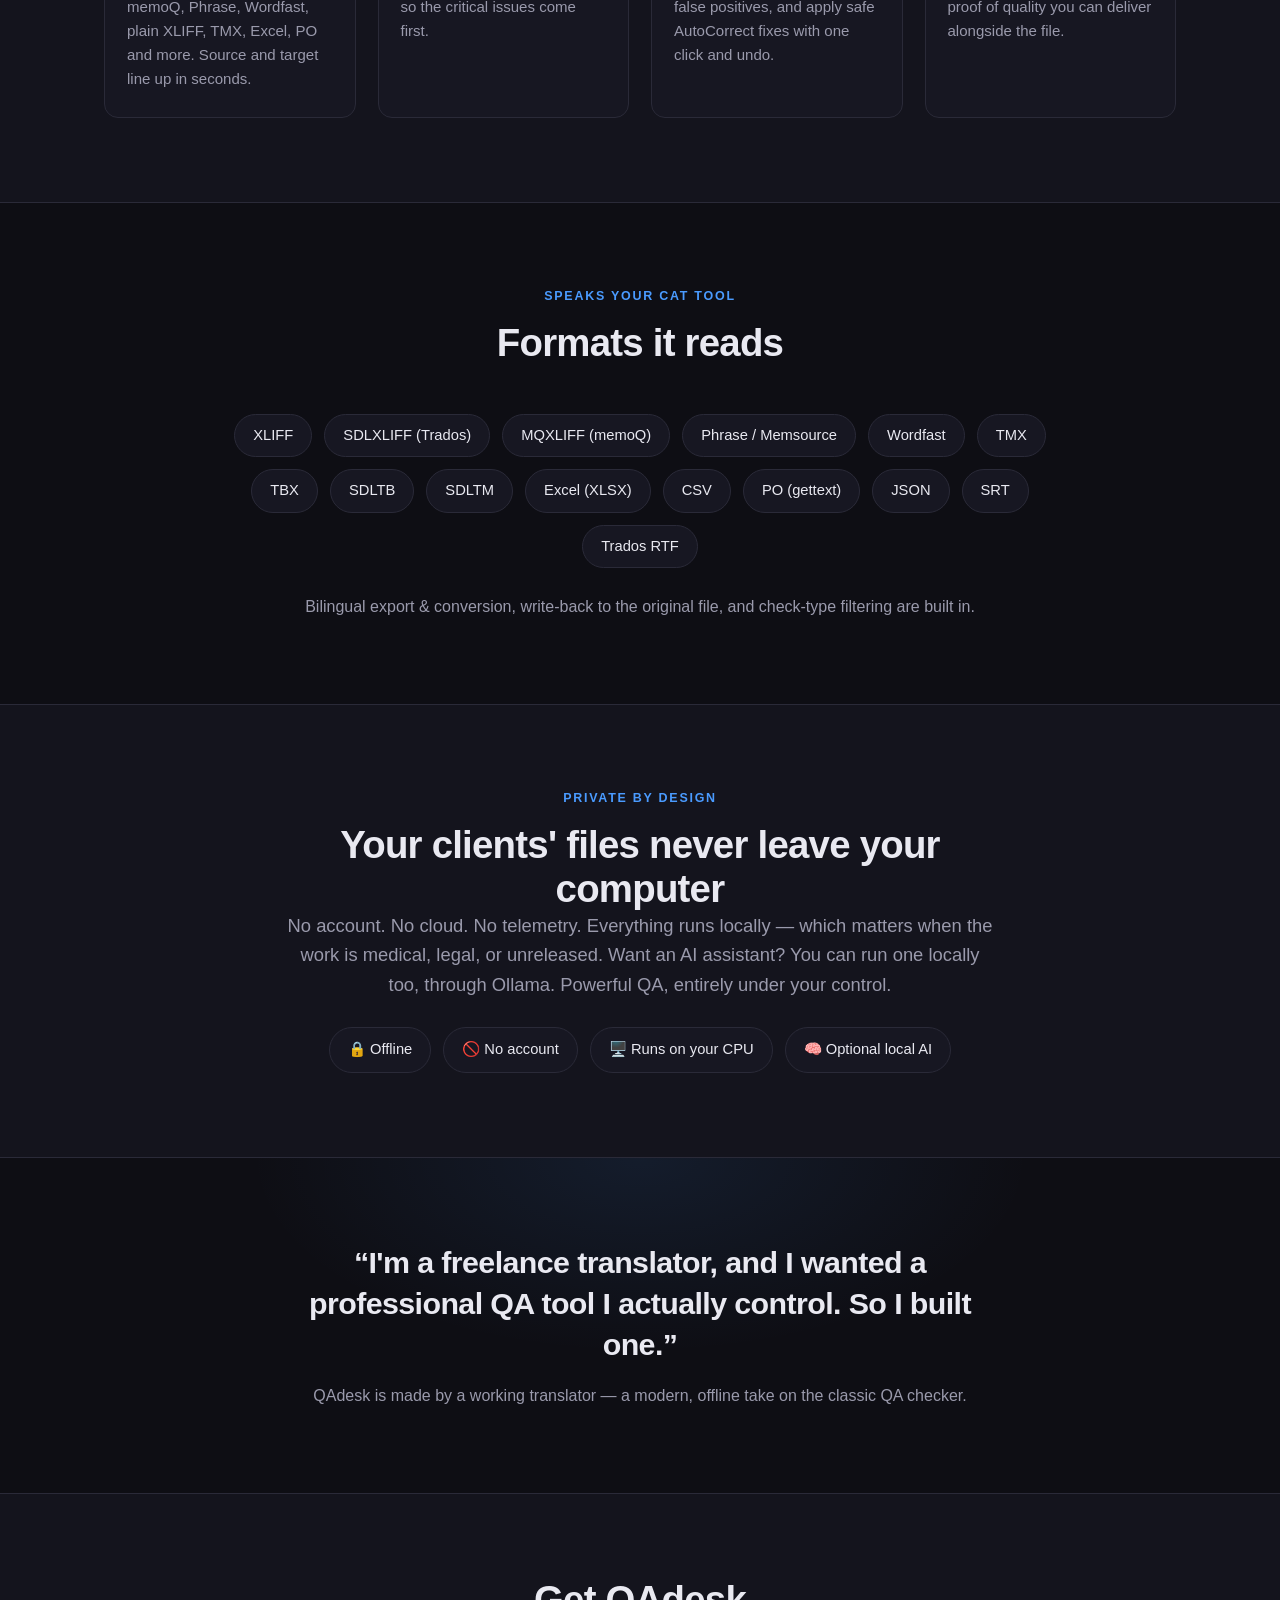
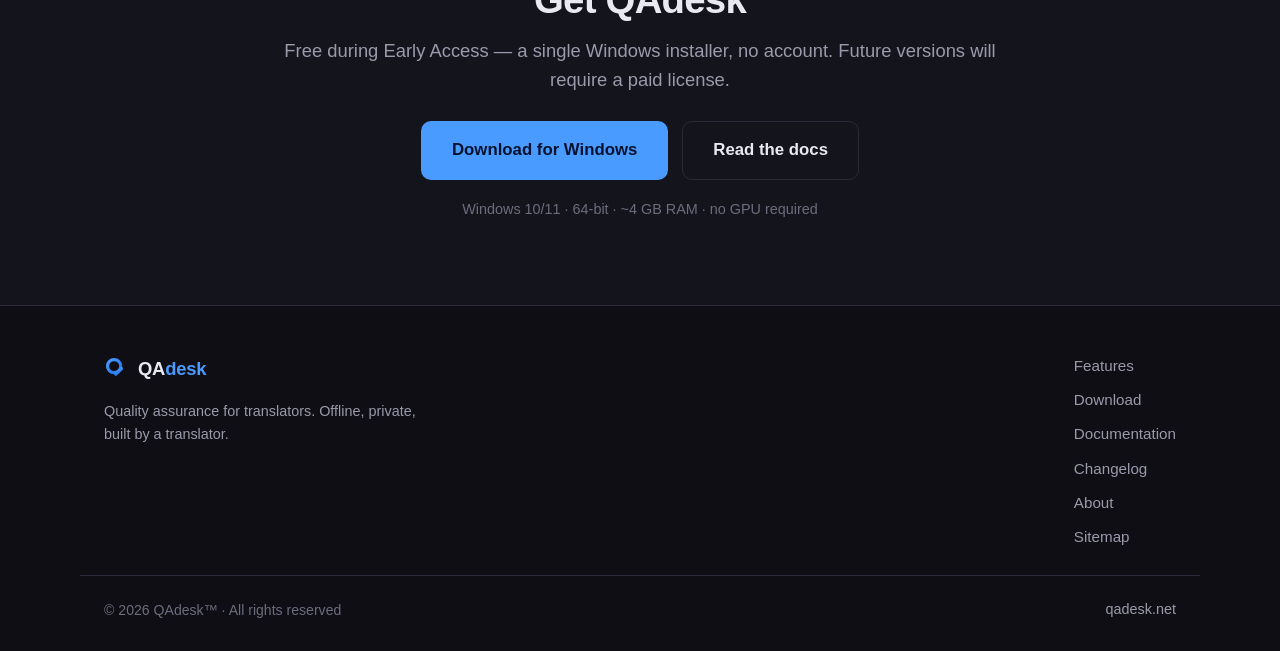
==== commit 118ce4b8: "Replace Tawk.to with a built-in FAQ chat widget Remove the third-party Tawk.to live-chat script and " ====
--- a/index.html
+++ b/index.html
@@ -279,19 +279,7 @@
   </footer>
 
   <script src="main.js"></script>
-  <!--Start of Tawk.to Script-->
-<script type="text/javascript">
-var Tawk_API=Tawk_API||{}, Tawk_LoadStart=new Date();
-(function(){
-var s1=document.createElement("script"),s0=document.getElementsByTagName("script")[0];
-s1.async=true;
-s1.src='https://embed.tawk.to/6aadcf2a336d5b343f1e2158/1k2rf2g00';
-s1.charset='UTF-8';
-s1.setAttribute('crossorigin','*');
-s0.parentNode.insertBefore(s1,s0);
-})();
-</script>
-<!--End of Tawk.to Script-->
-
+
+  <script src="assets/qadesk-chat.js" defer></script>
 </body>
 </html>
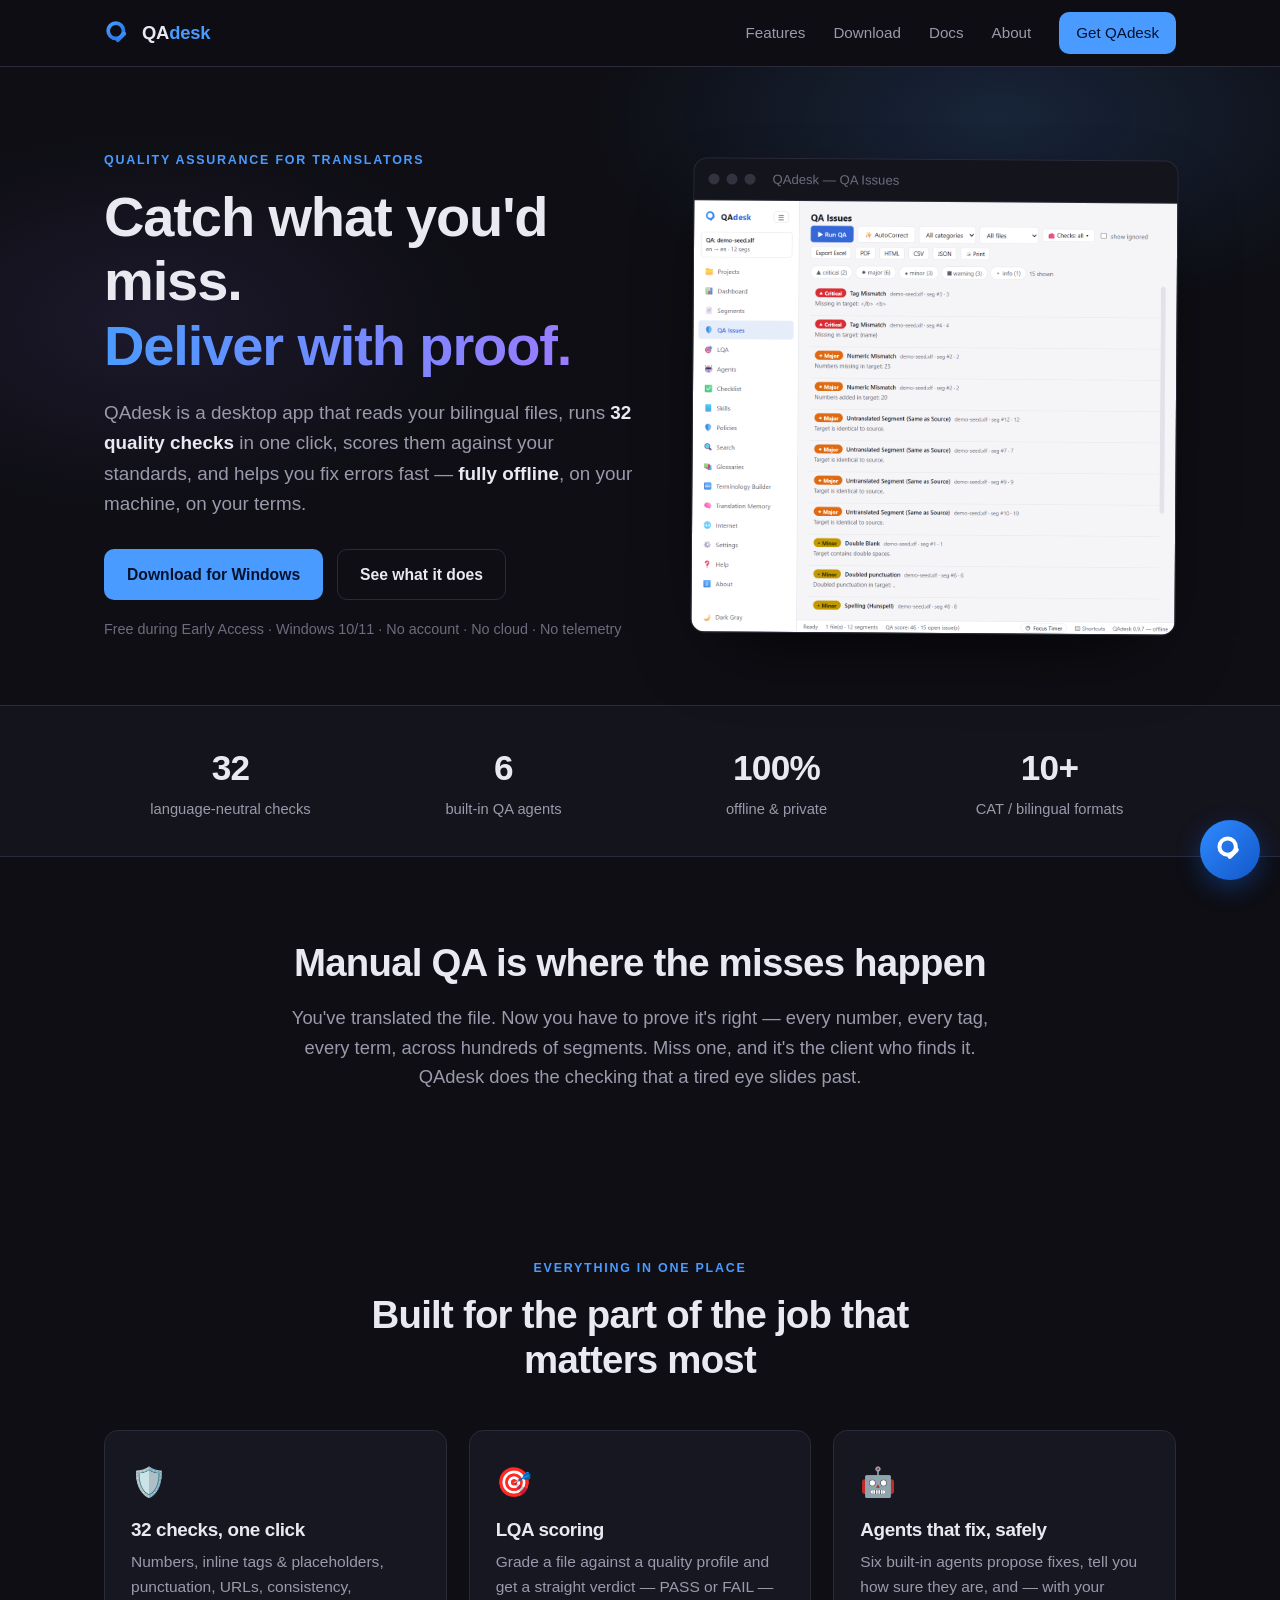
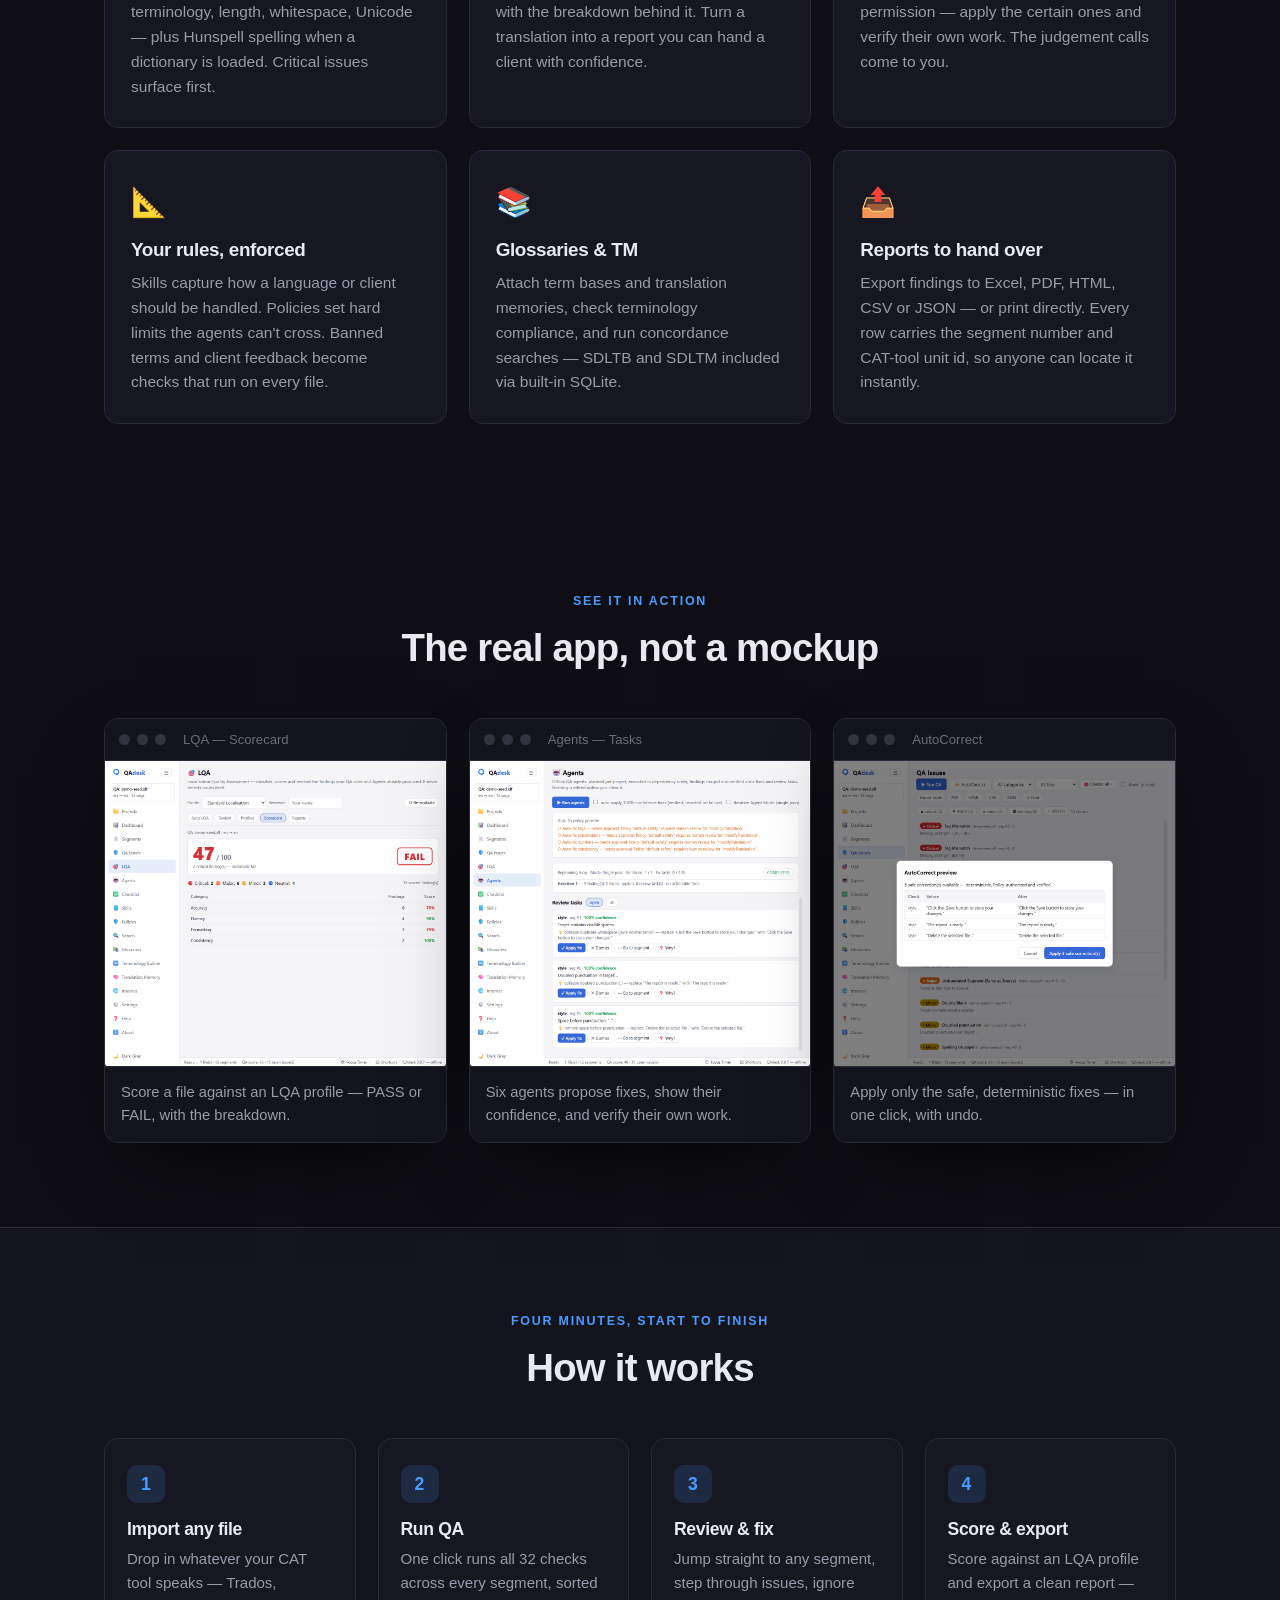
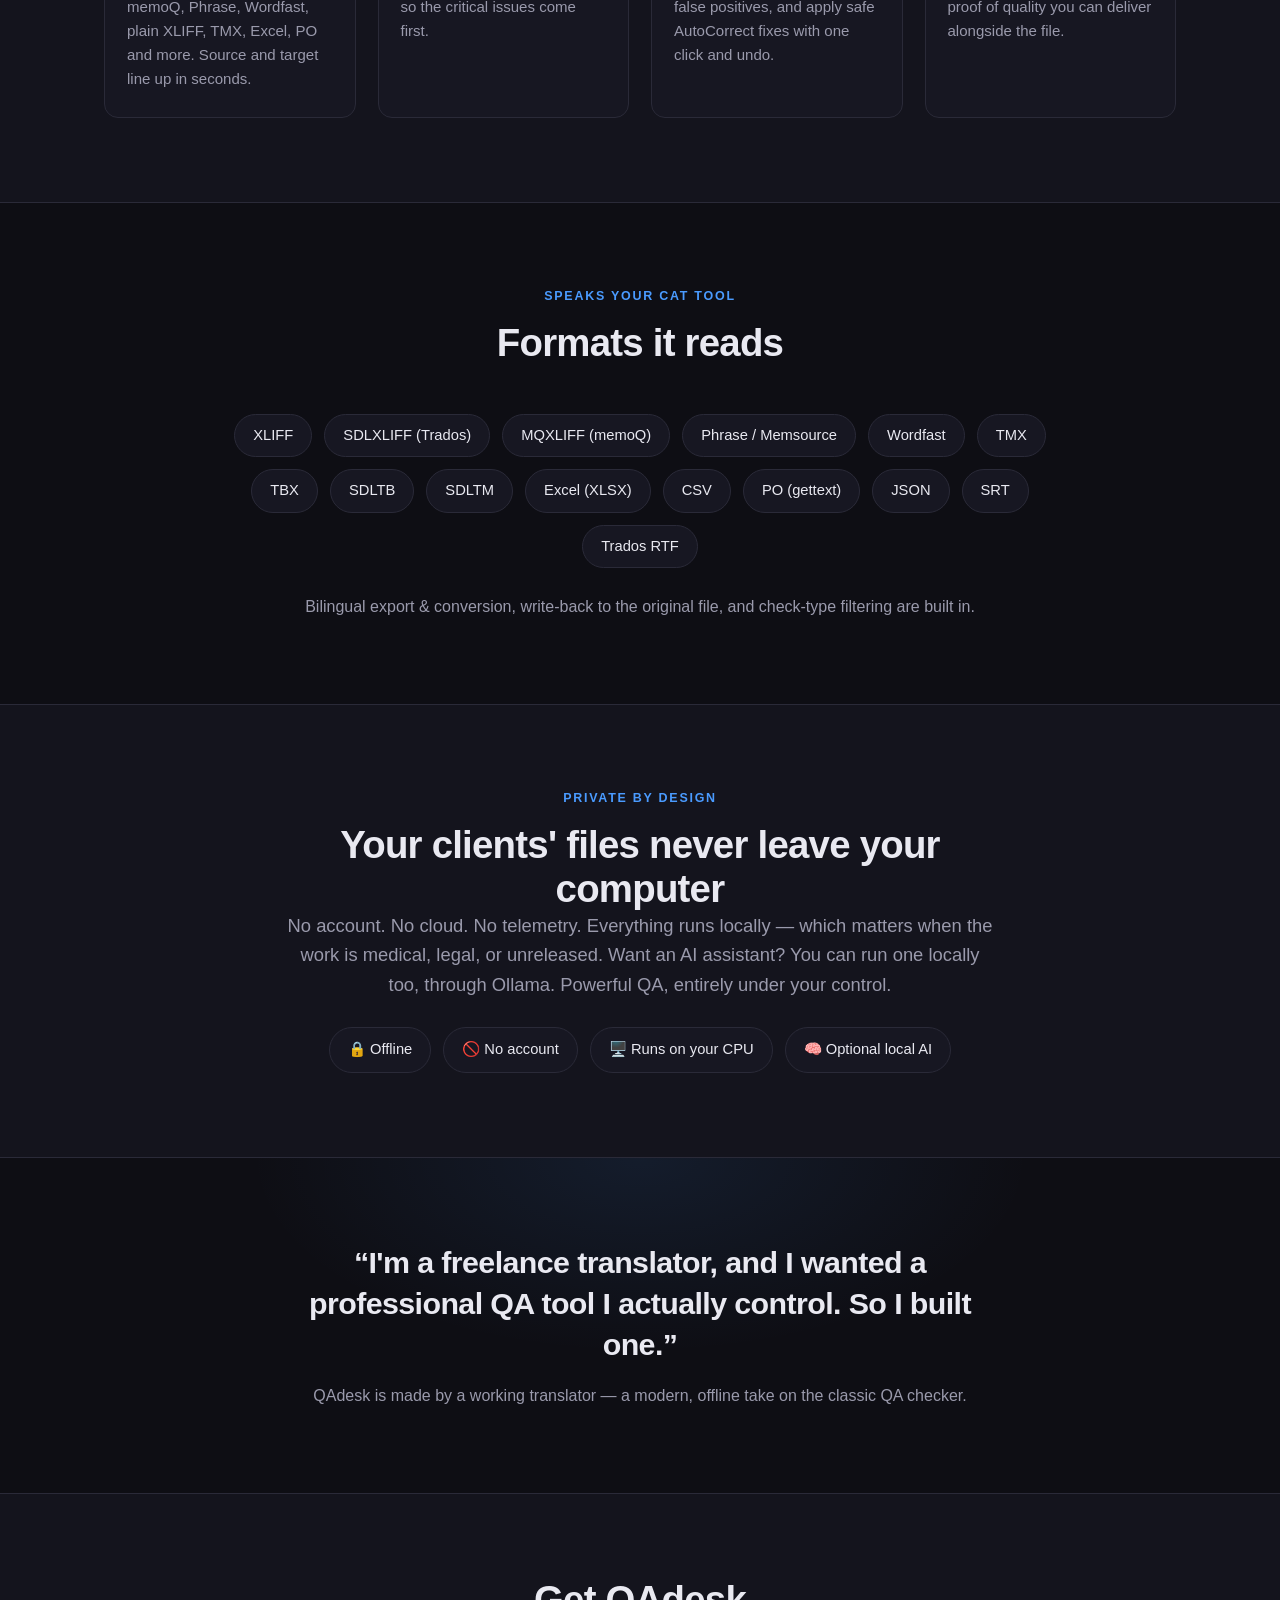
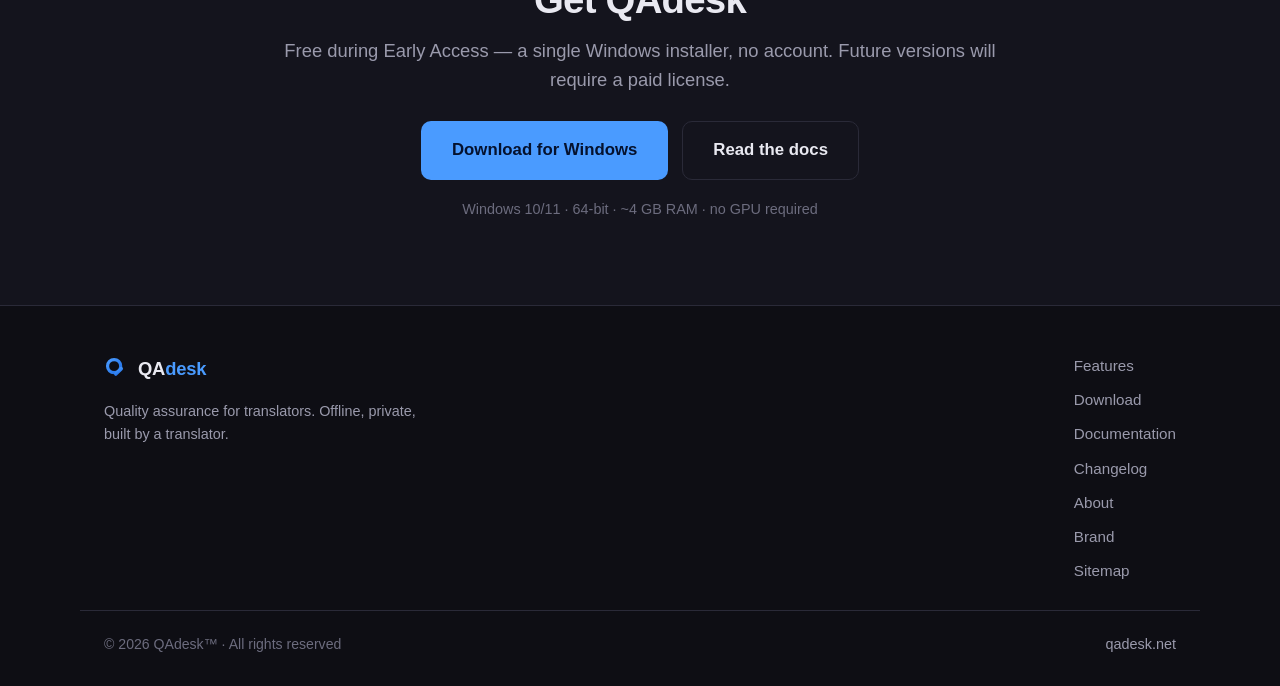
==== commit d672d1ff: "Add Brand link to the site footer Link the new /brand page from every page's footer nav.  Co-Authore" ====
--- a/index.html
+++ b/index.html
@@ -269,6 +269,7 @@
         <a href="docs.html">Documentation</a>
         <a href="changelog.html">Changelog</a>
         <a href="about.html">About</a>
+        <a href="brand/">Brand</a>
         <a href="sitemap.xml">Sitemap</a>
       </nav>
     </div>
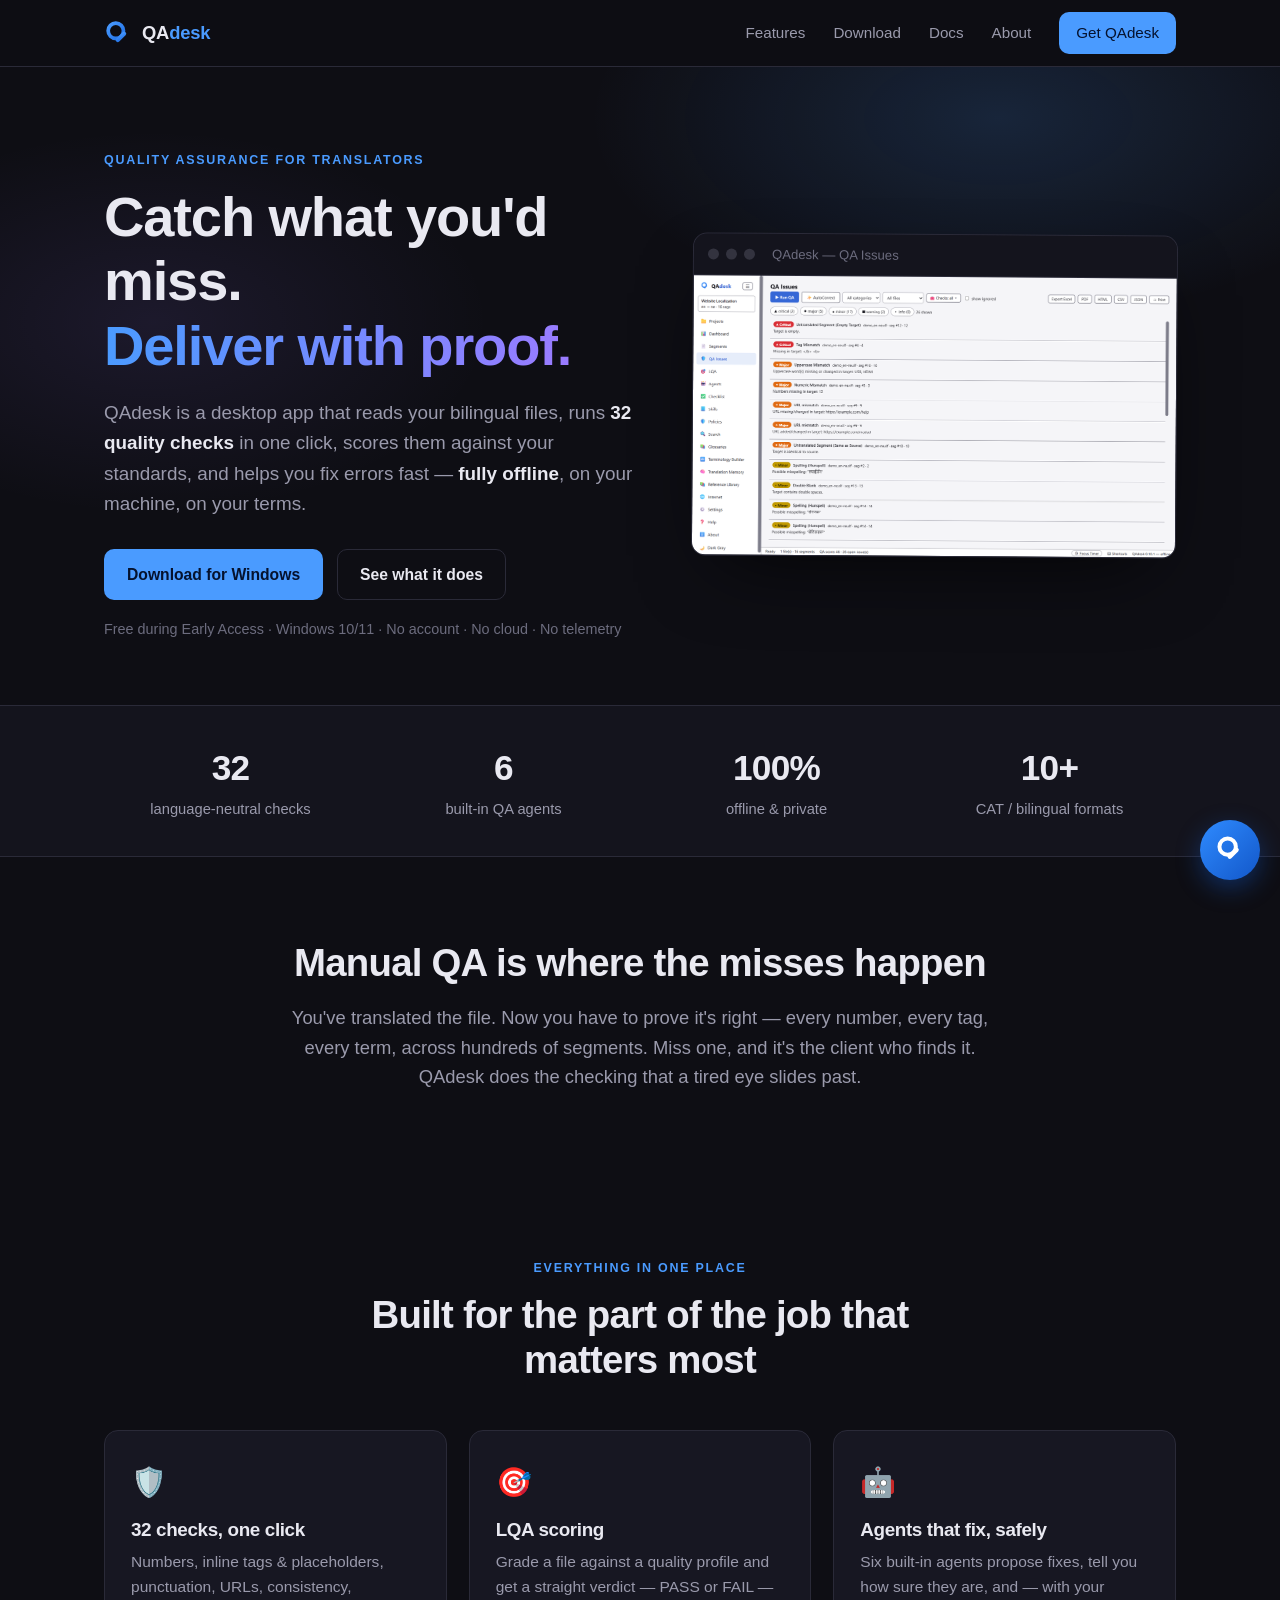
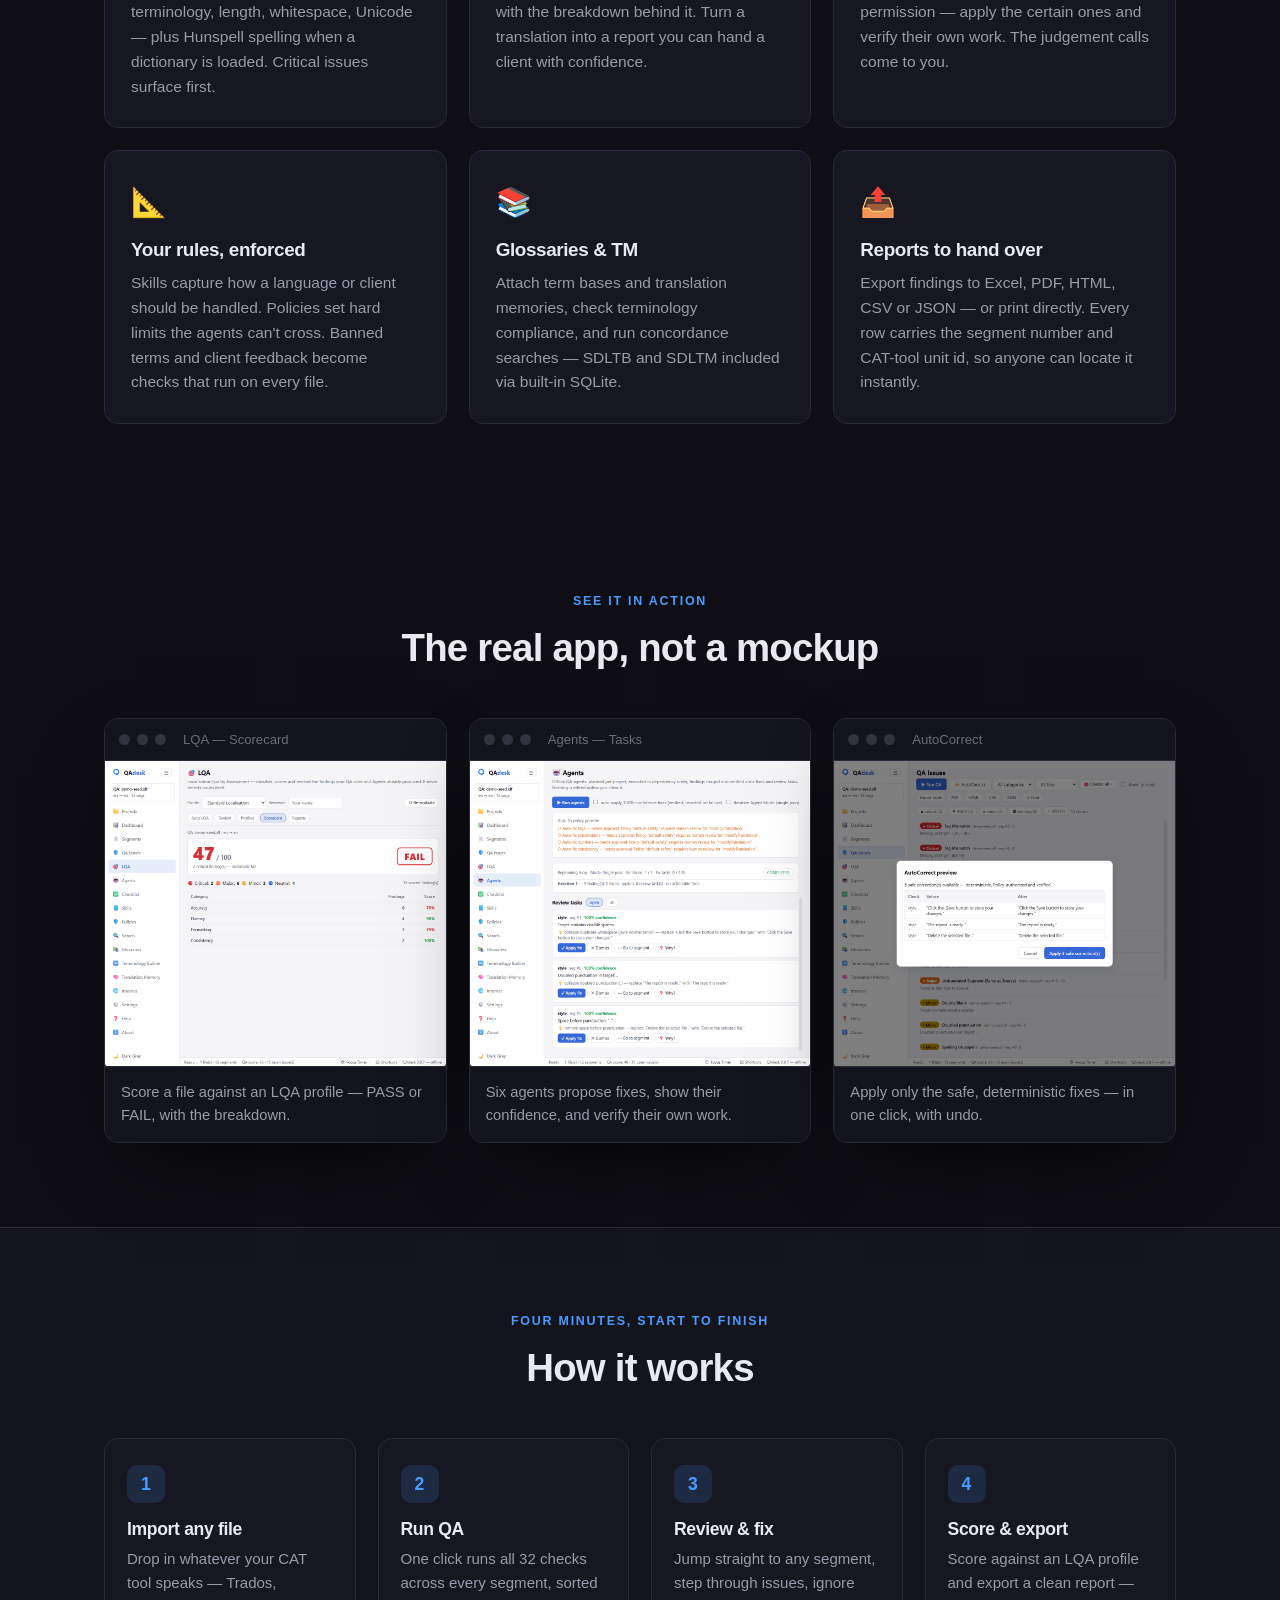
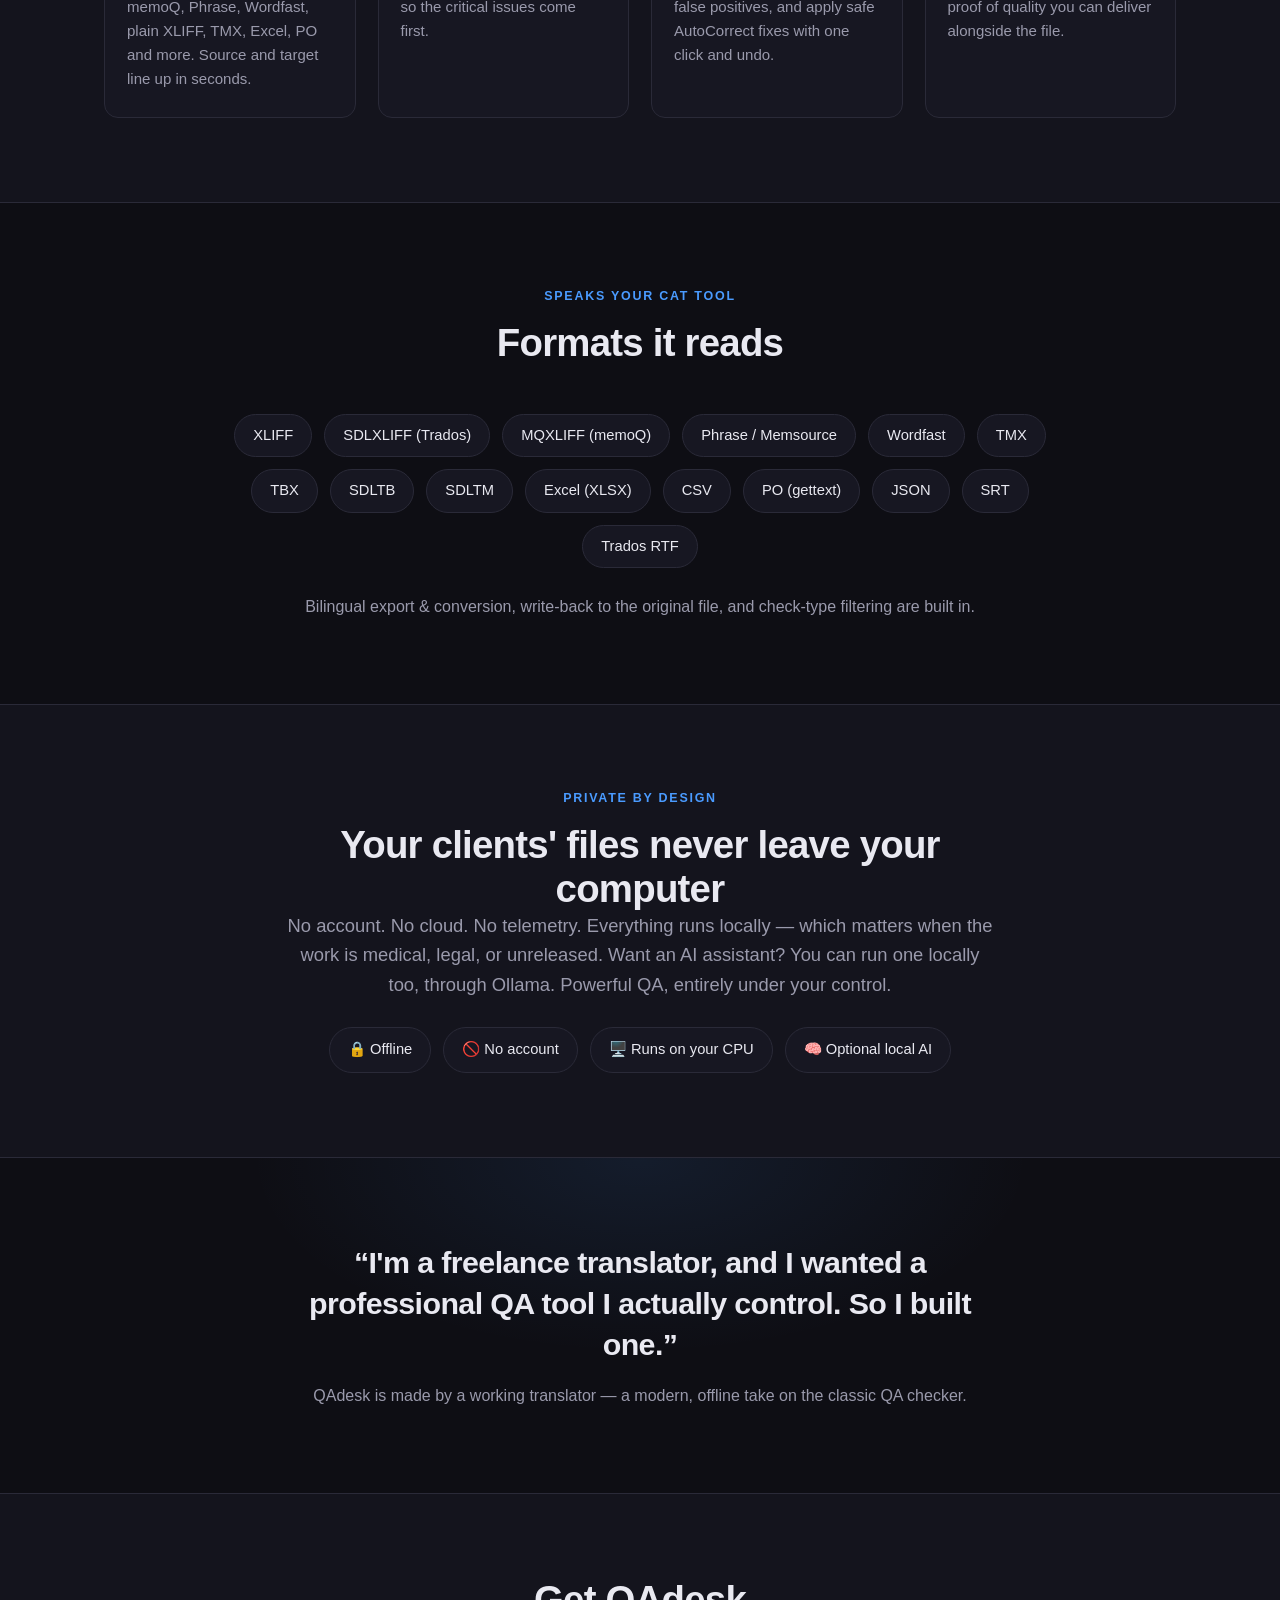
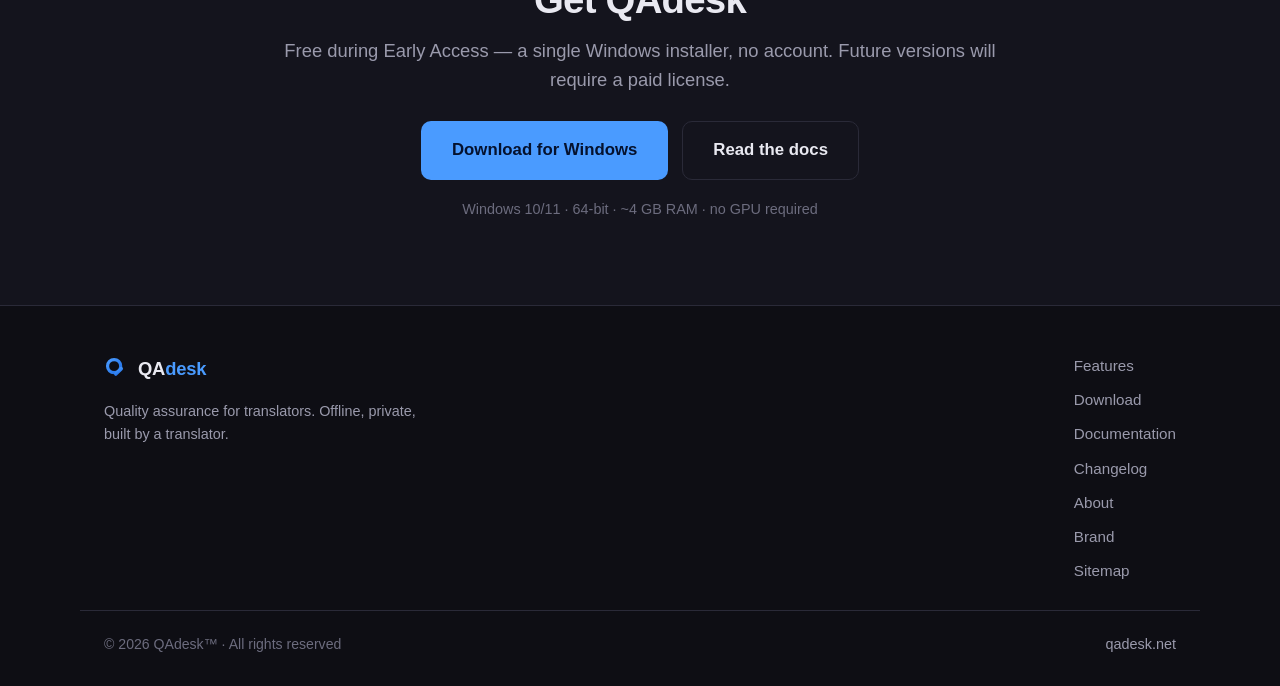
==== commit 1d4cf7c7: "Refresh Dashboard + QA Issues screenshots for 0.10.1 Recapture the two most-changed views from the l" ====
--- a/index.html
+++ b/index.html
@@ -63,7 +63,7 @@
         <div class="hero-visual">
           <figure class="shot shot-hero">
             <div class="shot-bar" aria-hidden="true"><span class="dot"></span><span class="dot"></span><span class="dot"></span><span class="shot-title">QAdesk — QA Issues</span></div>
-            <img src="assets/qa-issues.png" alt="QAdesk's QA Issues view: severity-ranked findings — tag mismatches, numeric mismatches, spelling — across a bilingual file" width="1236" height="1104" />
+            <img src="assets/qa-issues.png" alt="QAdesk's QA Issues view: severity-ranked findings — tag mismatches, numeric mismatches, spelling — across a bilingual file" width="1236" height="715" />
           </figure>
         </div>
       </div>
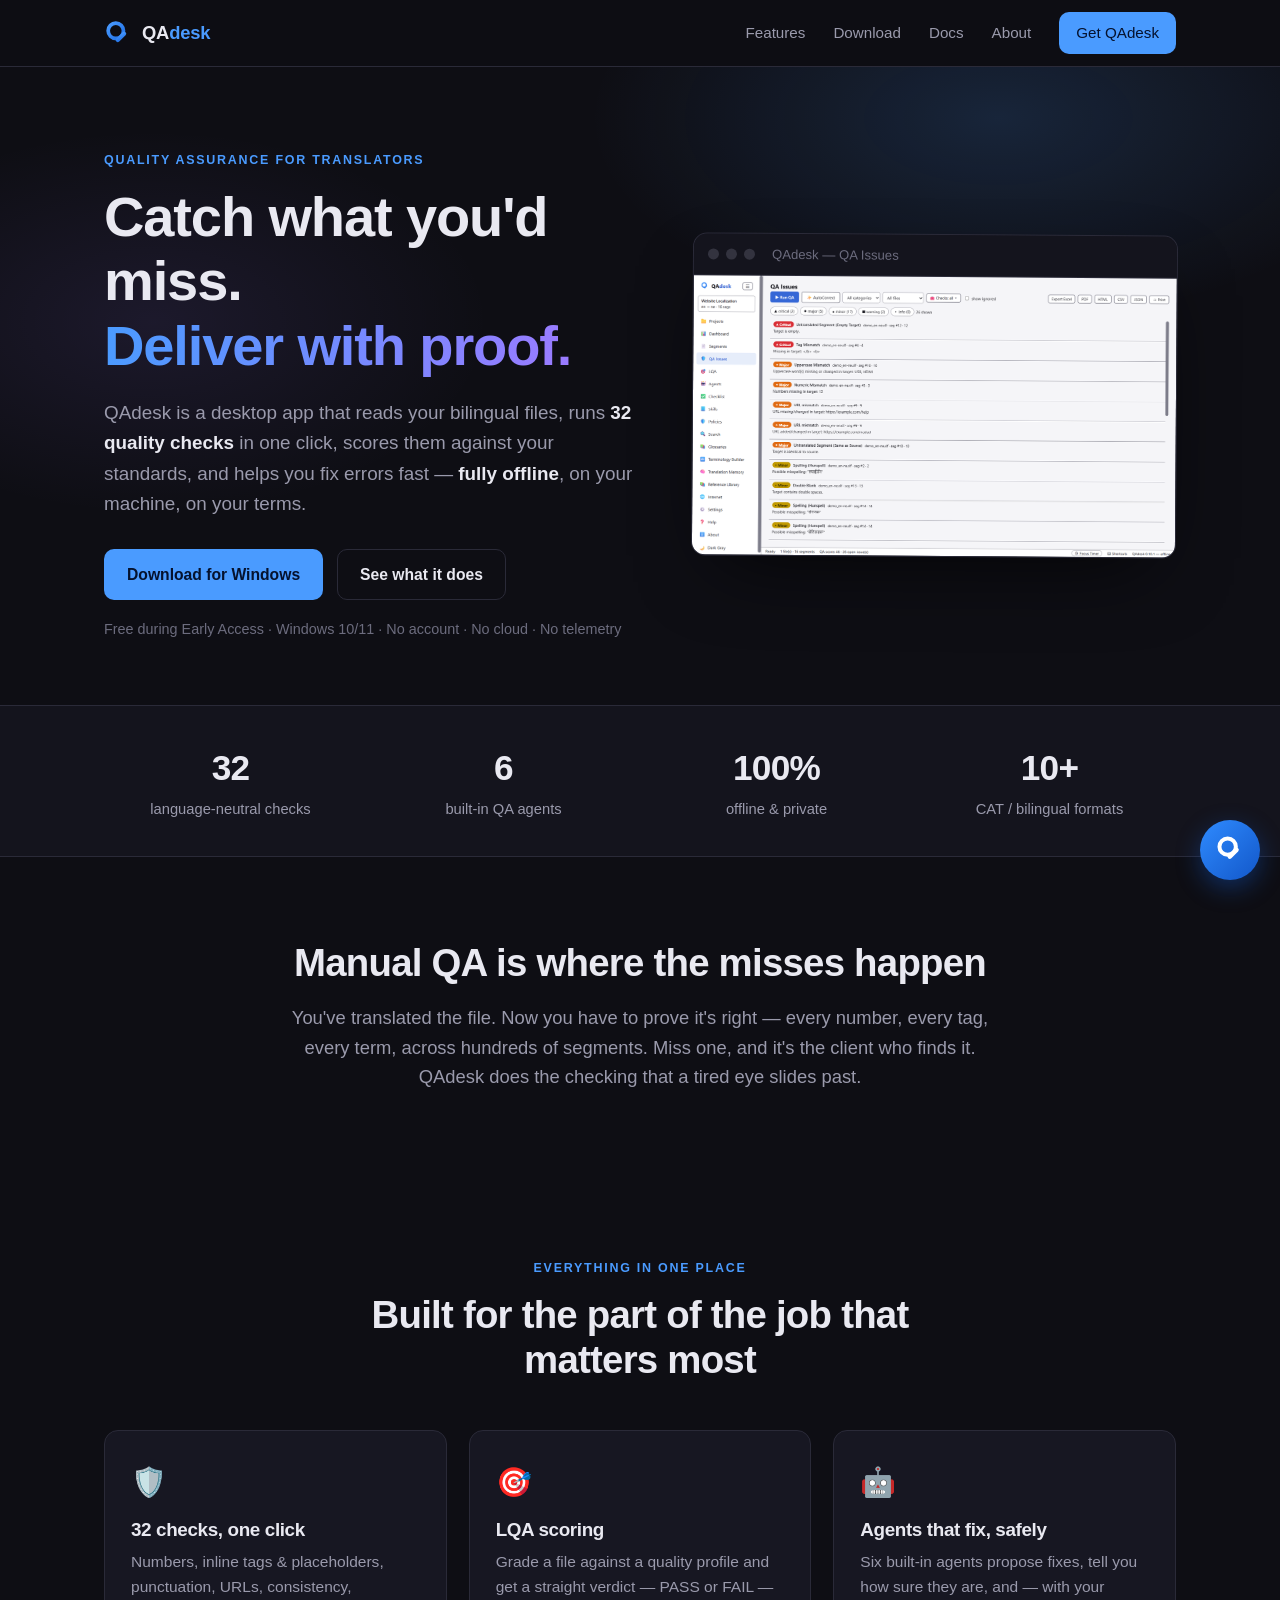
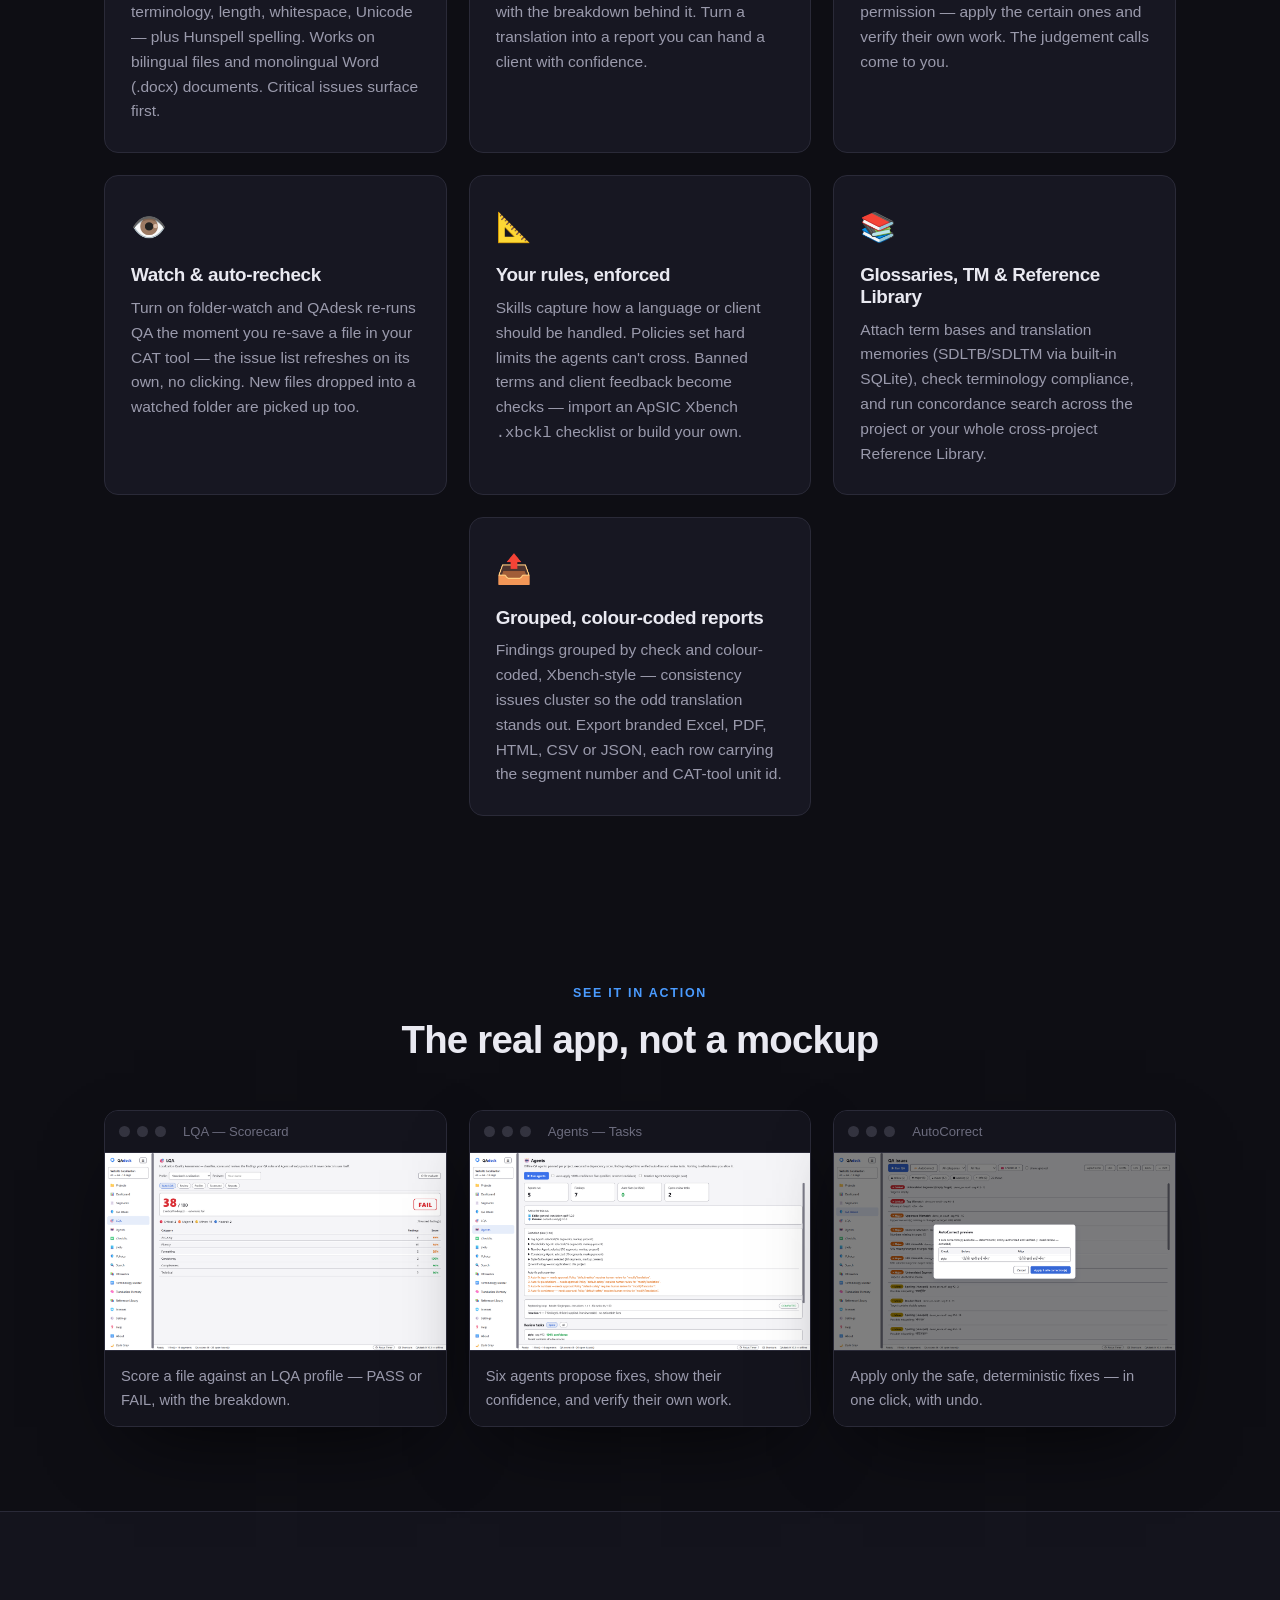
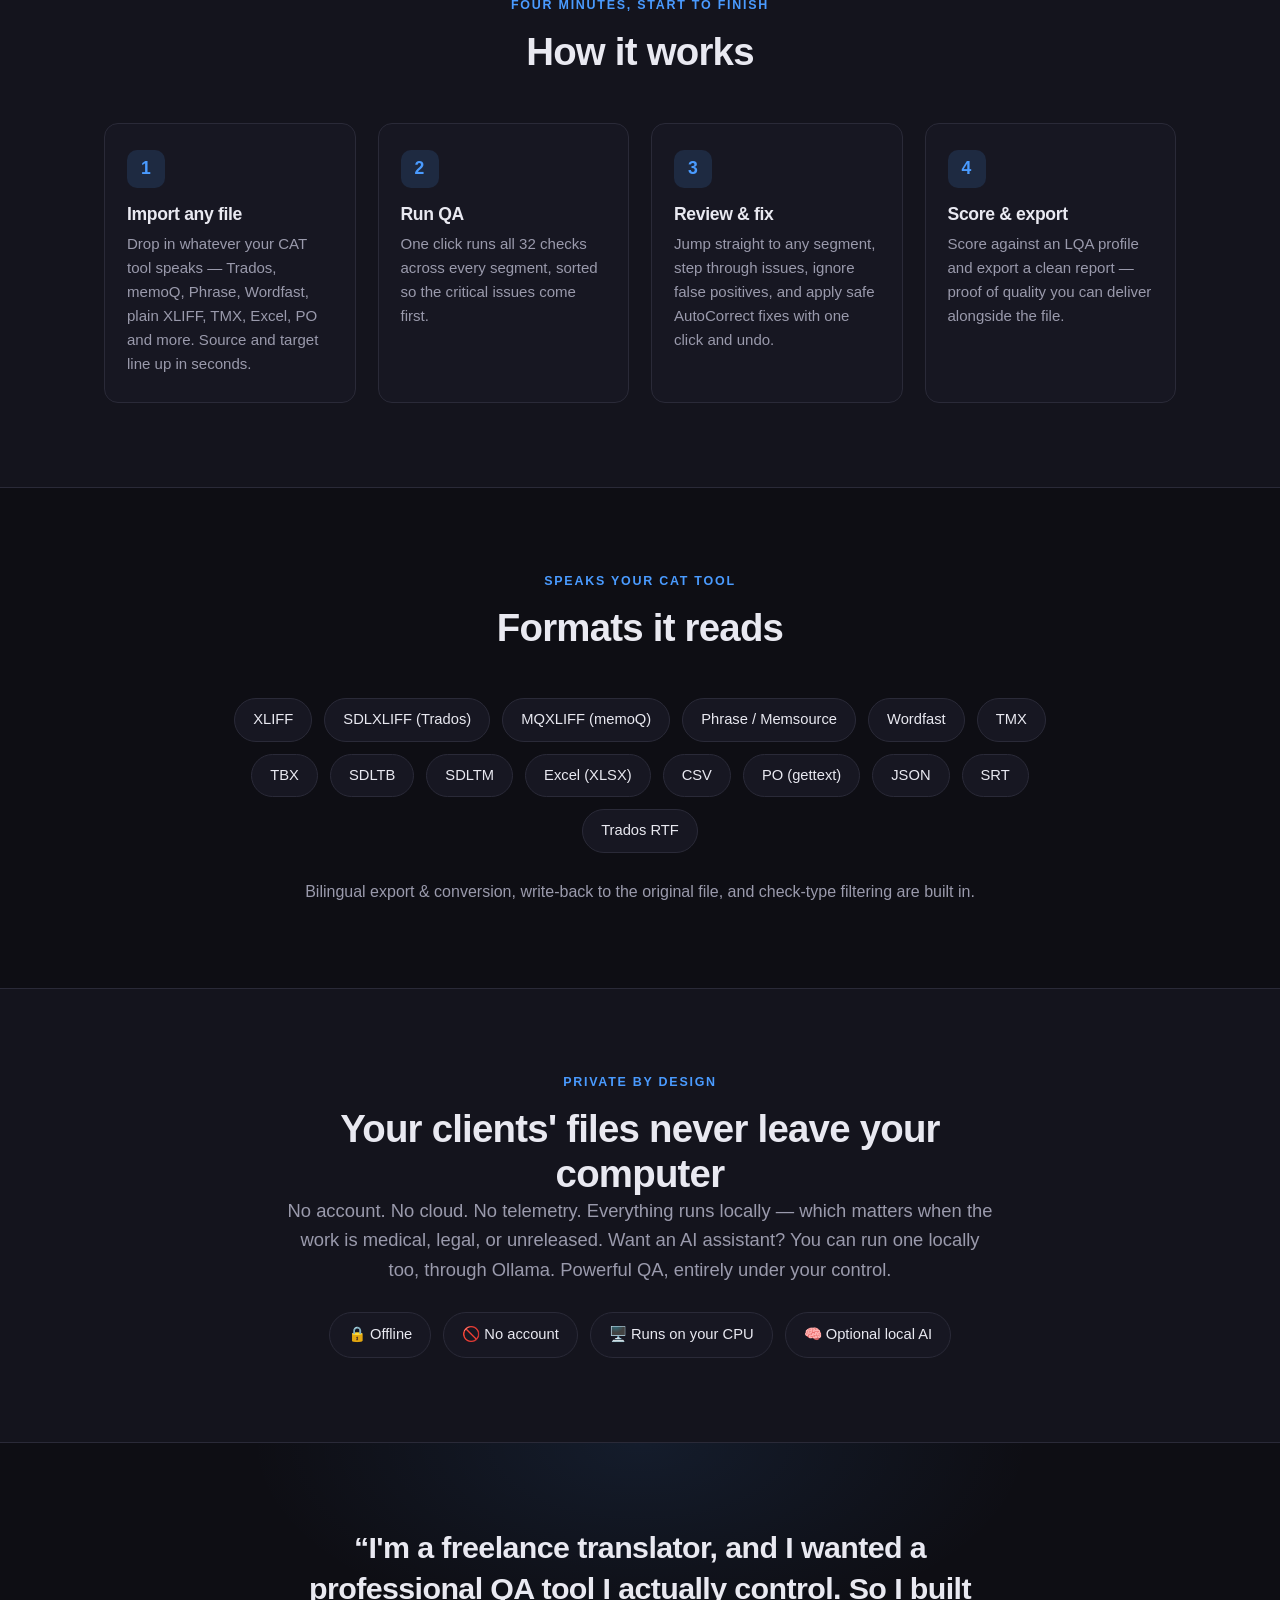
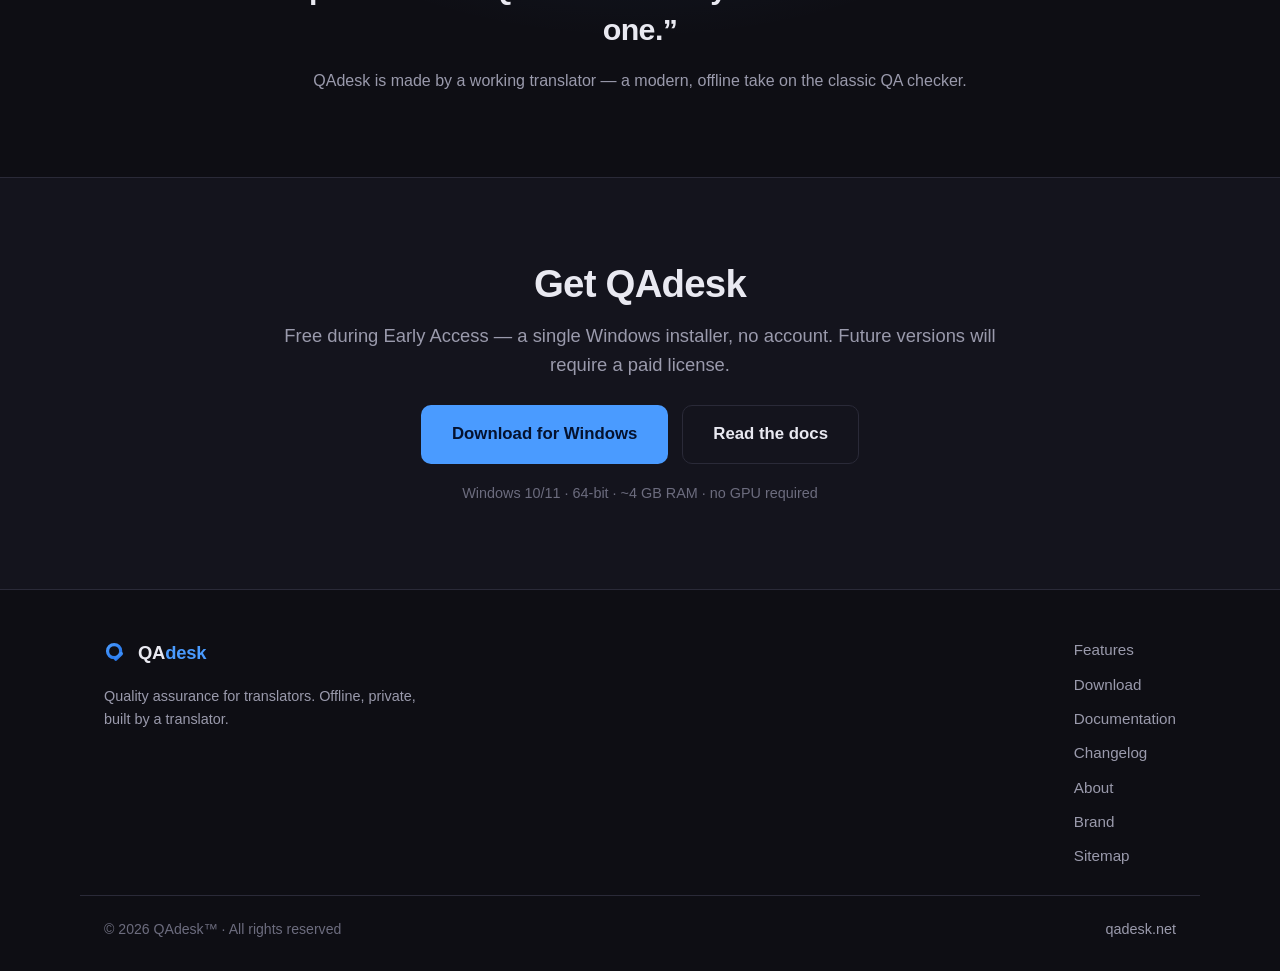
==== commit 4018ceb7: "Refresh remaining screenshots for 0.10.1, add lightbox, update features - Recapture Projects, LQA, A" ====
--- a/index.html
+++ b/index.html
@@ -102,7 +102,7 @@
           <article class="card">
             <div class="card-icon">🛡️</div>
             <h3>32 checks, one click</h3>
-            <p>Numbers, inline tags &amp; placeholders, punctuation, URLs, consistency, terminology, length, whitespace, Unicode — plus Hunspell spelling when a dictionary is loaded. Critical issues surface first.</p>
+            <p>Numbers, inline tags &amp; placeholders, punctuation, URLs, consistency, terminology, length, whitespace, Unicode — plus Hunspell spelling. Works on bilingual files and monolingual Word (.docx) documents. Critical issues surface first.</p>
           </article>
           <article class="card">
             <div class="card-icon">🎯</div>
@@ -115,19 +115,24 @@
             <p>Six built-in agents propose fixes, tell you how sure they are, and — with your permission — apply the certain ones and verify their own work. The judgement calls come to you.</p>
           </article>
           <article class="card">
+            <div class="card-icon">👁️</div>
+            <h3>Watch &amp; auto-recheck</h3>
+            <p>Turn on folder-watch and QAdesk re-runs QA the moment you re-save a file in your CAT tool — the issue list refreshes on its own, no clicking. New files dropped into a watched folder are picked up too.</p>
+          </article>
+          <article class="card">
             <div class="card-icon">📐</div>
             <h3>Your rules, enforced</h3>
-            <p>Skills capture how a language or client should be handled. Policies set hard limits the agents can't cross. Banned terms and client feedback become checks that run on every file.</p>
+            <p>Skills capture how a language or client should be handled. Policies set hard limits the agents can't cross. Banned terms and client feedback become checks — import an ApSIC Xbench <code>.xbckl</code> checklist or build your own.</p>
           </article>
           <article class="card">
             <div class="card-icon">📚</div>
-            <h3>Glossaries &amp; TM</h3>
-            <p>Attach term bases and translation memories, check terminology compliance, and run concordance searches — SDLTB and SDLTM included via built-in SQLite.</p>
+            <h3>Glossaries, TM &amp; Reference Library</h3>
+            <p>Attach term bases and translation memories (SDLTB/SDLTM via built-in SQLite), check terminology compliance, and run concordance search across the project or your whole cross-project Reference Library.</p>
           </article>
           <article class="card">
             <div class="card-icon">📤</div>
-            <h3>Reports to hand over</h3>
-            <p>Export findings to Excel, PDF, HTML, CSV or JSON — or print directly. Every row carries the segment number and CAT-tool unit id, so anyone can locate it instantly.</p>
+            <h3>Grouped, colour-coded reports</h3>
+            <p>Findings grouped by check and colour-coded, Xbench-style — consistency issues cluster so the odd translation stands out. Export branded Excel, PDF, HTML, CSV or JSON, each row carrying the segment number and CAT-tool unit id.</p>
           </article>
         </div>
       </div>
@@ -143,17 +148,17 @@
         <div class="shot-grid">
           <figure class="shot">
             <div class="shot-bar" aria-hidden="true"><span class="dot"></span><span class="dot"></span><span class="dot"></span><span class="shot-title">LQA — Scorecard</span></div>
-            <img src="assets/lqa-scorecard.png" alt="QAdesk LQA scorecard grading a file against a quality profile with a PASS/FAIL result" width="1236" height="1104" loading="lazy" />
+            <img src="assets/lqa-scorecard.png" alt="QAdesk LQA scorecard grading a file against a quality profile with a PASS/FAIL result" width="1236" height="715" loading="lazy" />
             <figcaption>Score a file against an LQA profile — PASS or FAIL, with the breakdown.</figcaption>
           </figure>
           <figure class="shot">
             <div class="shot-bar" aria-hidden="true"><span class="dot"></span><span class="dot"></span><span class="dot"></span><span class="shot-title">Agents — Tasks</span></div>
-            <img src="assets/agents-tasks.png" alt="QAdesk Agents view proposing fixes with confidence, for review and apply" width="1236" height="1104" loading="lazy" />
+            <img src="assets/agents-tasks.png" alt="QAdesk Agents view proposing fixes with confidence, for review and apply" width="1236" height="715" loading="lazy" />
             <figcaption>Six agents propose fixes, show their confidence, and verify their own work.</figcaption>
           </figure>
           <figure class="shot">
             <div class="shot-bar" aria-hidden="true"><span class="dot"></span><span class="dot"></span><span class="dot"></span><span class="shot-title">AutoCorrect</span></div>
-            <img src="assets/qa-autocorrect.png" alt="QAdesk AutoCorrect preview listing safe, deterministic fixes to apply in one click" width="1236" height="1104" loading="lazy" />
+            <img src="assets/qa-autocorrect.png" alt="QAdesk AutoCorrect preview listing safe, deterministic fixes to apply in one click" width="1236" height="715" loading="lazy" />
             <figcaption>Apply only the safe, deterministic fixes — in one click, with undo.</figcaption>
           </figure>
         </div>
--- a/styles.css
+++ b/styles.css
@@ -111,10 +111,15 @@
 .shot-bar { display: flex; align-items: center; gap: 7px; padding: 10px 14px; background: var(--bg-2); border-bottom: 1px solid var(--border); }
 .shot-bar .dot { width: 11px; height: 11px; border-radius: 50%; background: #33333f; }
 .shot-title { margin-left: 10px; color: var(--faint); font-size: 0.82rem; }
-.shot img { display: block; width: 100%; height: auto; }
+.shot img { display: block; width: 100%; height: auto; cursor: zoom-in; }
 .shot-hero { transform: rotate(0.4deg); }
 .shot figcaption { padding: 14px 16px; color: var(--dim); font-size: 0.92rem; border-top: 1px solid var(--border); background: var(--bg-2); }
 .shot-grid { display: grid; grid-template-columns: repeat(3, 1fr); gap: 22px; }
+
+/* click-to-zoom lightbox */
+.lightbox { position: fixed; inset: 0; z-index: 200; display: none; align-items: center; justify-content: center; padding: 4vmin; background: rgba(6,6,12,0.93); cursor: zoom-out; }
+.lightbox.open { display: flex; }
+.lightbox img { max-width: 96vw; max-height: 92vh; width: auto; height: auto; border-radius: 10px; border: 1px solid var(--border); box-shadow: 0 24px 80px rgba(0,0,0,0.6); }
 
 /* ---- trust strip ---- */
 .strip { border-top: 1px solid var(--border); border-bottom: 1px solid var(--border); background: var(--bg-2); }
@@ -132,6 +137,8 @@
 
 /* ---- features ---- */
 .feature-grid { display: grid; grid-template-columns: repeat(3, 1fr); gap: 22px; }
+/* Centre a lone card on the last row (e.g. a 7th) in the 3-col grid */
+.feature-grid > .card:last-child:nth-child(3n+1) { grid-column: 2 / 3; }
 .card {
   background: var(--panel); border: 1px solid var(--border); border-radius: var(--radius);
   padding: 28px 26px; transition: border-color .2s ease, transform .2s ease;
